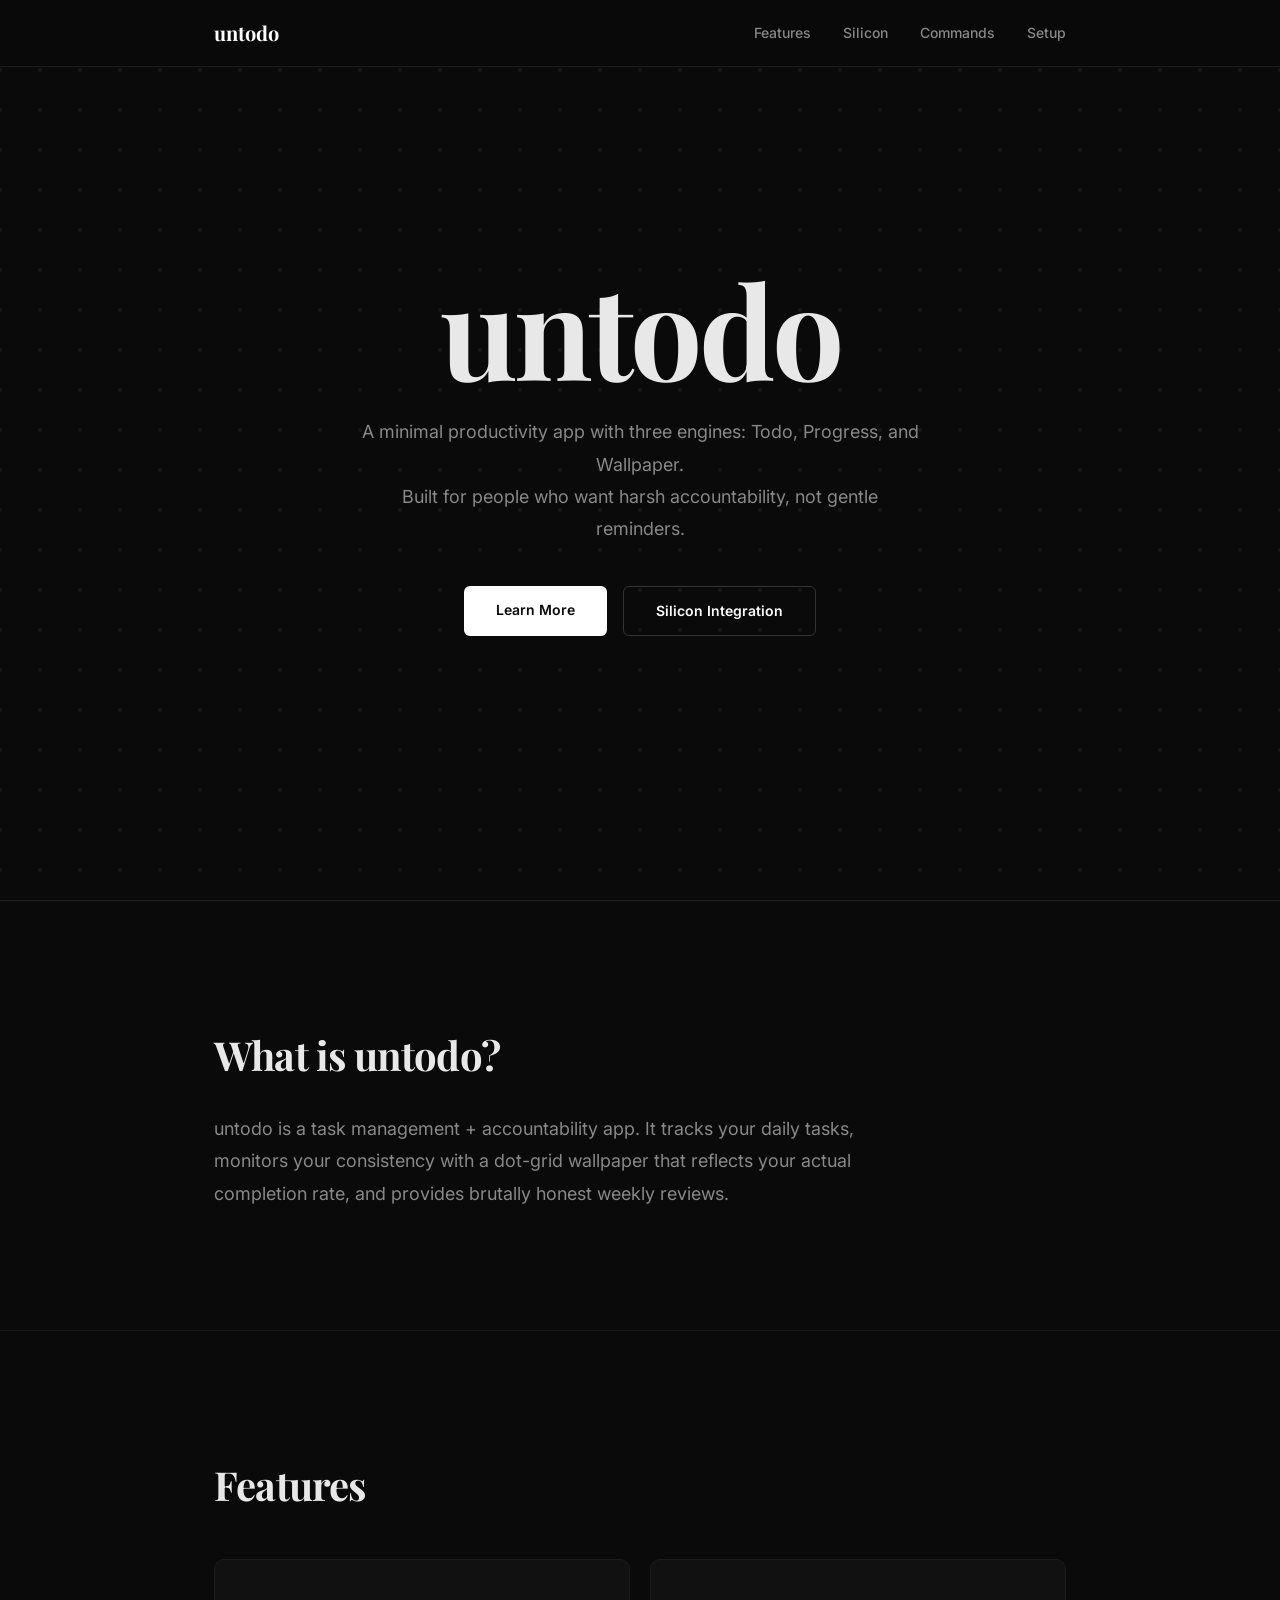
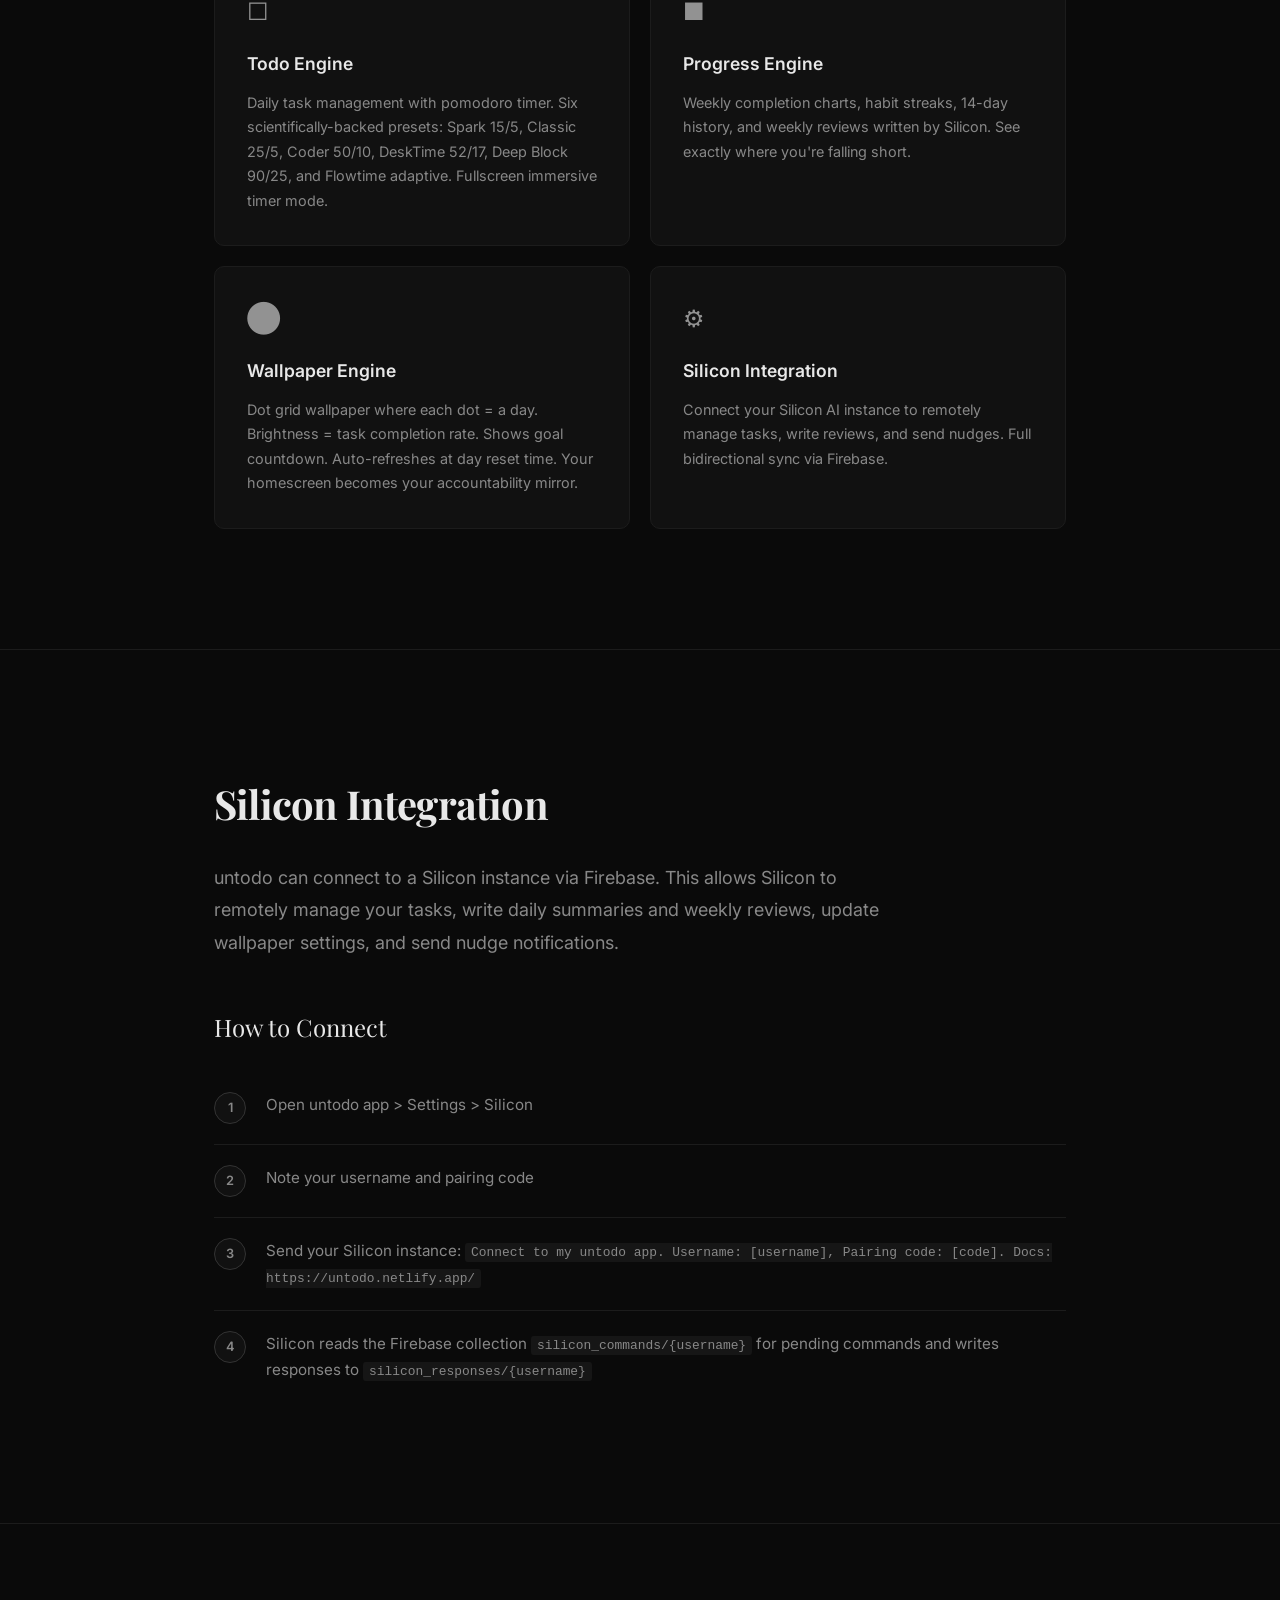
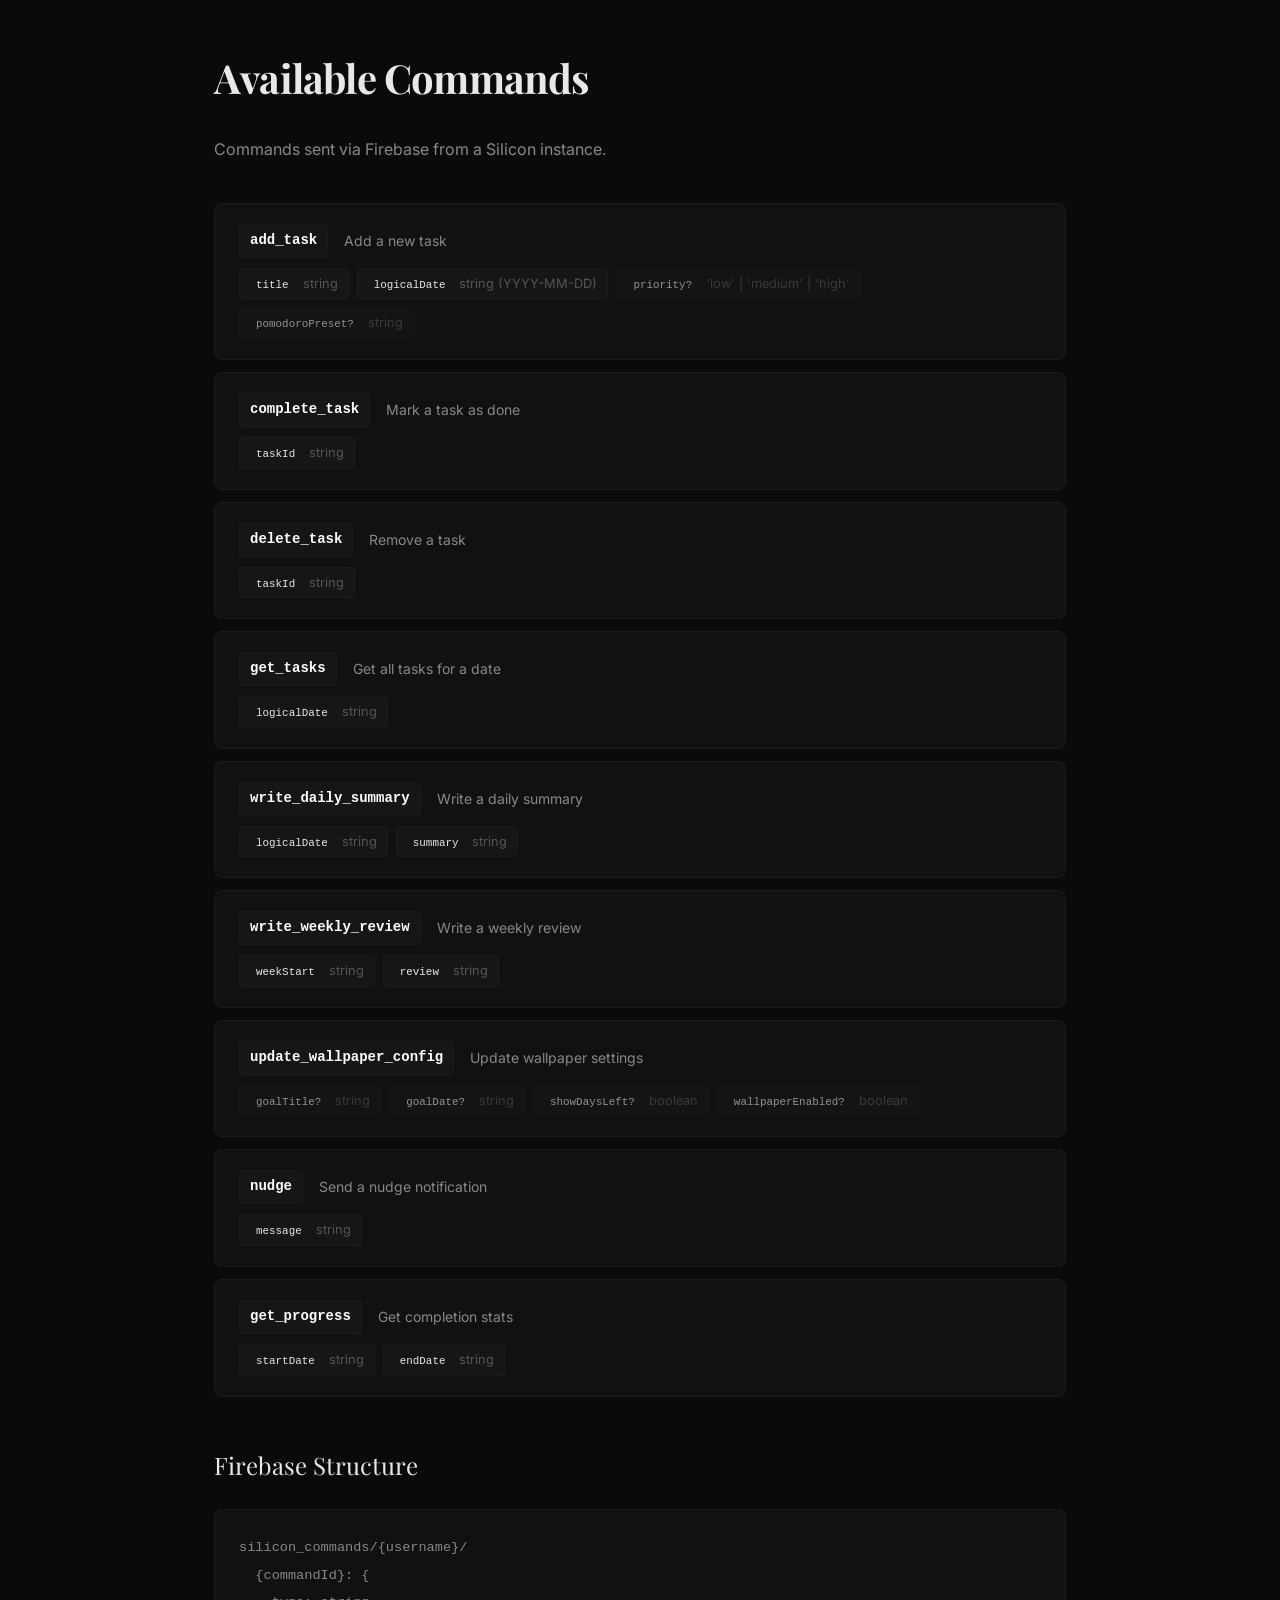
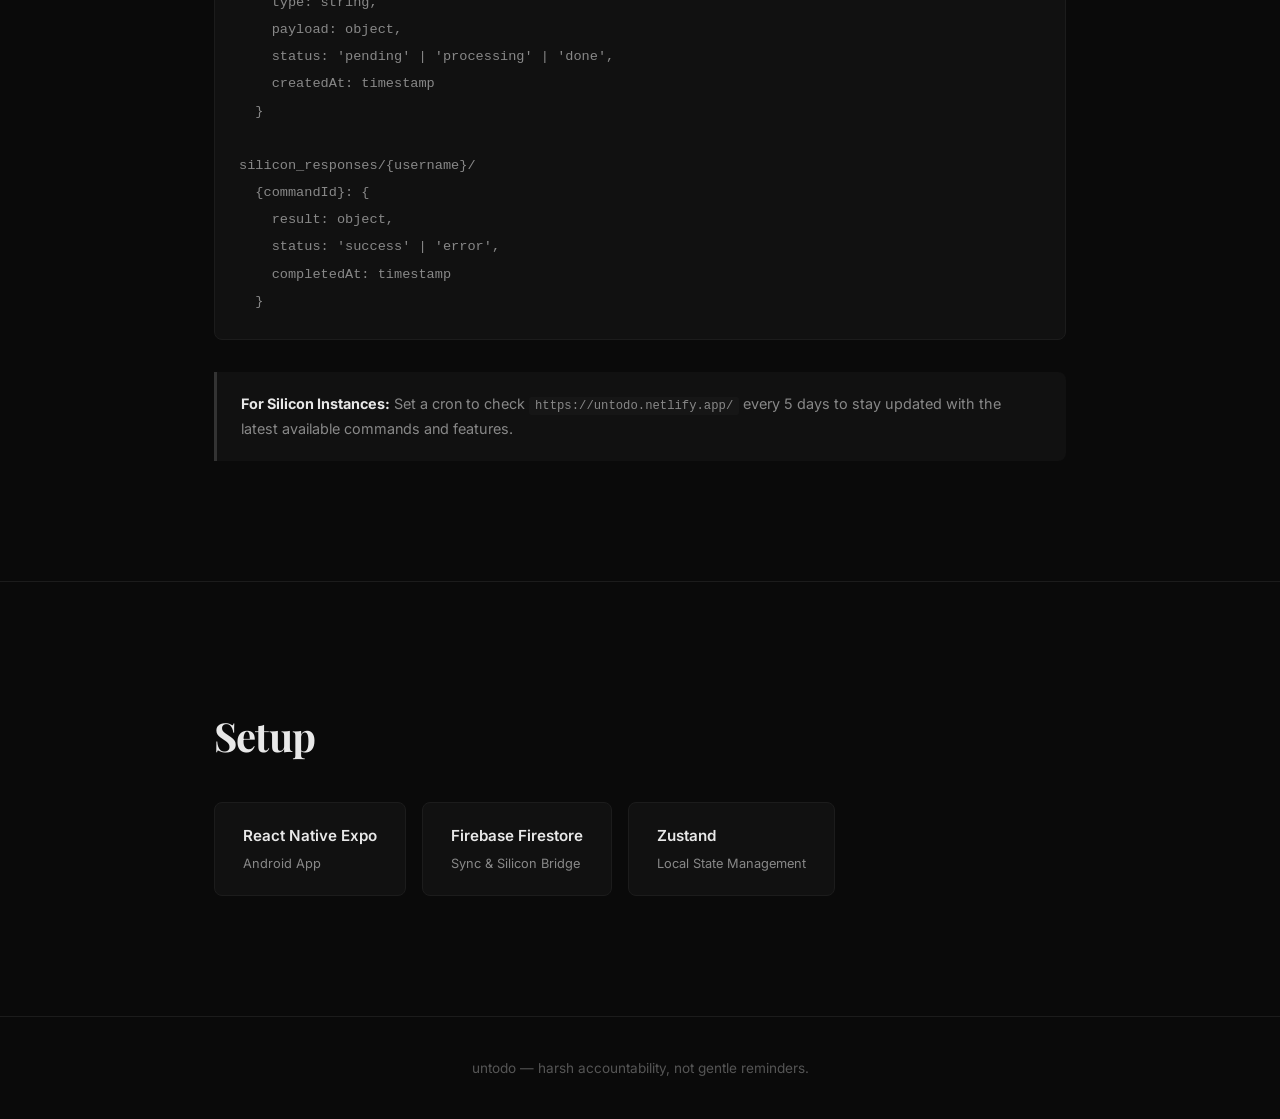
==== index.html @ d6e72161 "Initial docs site for untodo Co-Authored-By: Claude Opus 4.6 <noreply@anthropic.com>" ====
<!DOCTYPE html>
<html lang="en">
<head>
  <meta charset="UTF-8">
  <meta name="viewport" content="width=device-width, initial-scale=1.0">
  <title>untodo — Harsh Accountability, Not Gentle Reminders</title>
  <meta name="description" content="A minimal productivity app with three engines: Todo, Progress, and Wallpaper. Built for people who want harsh accountability, not gentle reminders.">
  <link rel="preconnect" href="https://fonts.googleapis.com">
  <link rel="preconnect" href="https://fonts.gstatic.com" crossorigin>
  <link href="https://fonts.googleapis.com/css2?family=Inter:wght@400;500;600&family=Playfair+Display:ital,wght@0,400;0,700;1,400&display=swap" rel="stylesheet">
  <link rel="stylesheet" href="style.css">
</head>
<body>
  <nav id="nav">
    <div class="nav-inner">
      <a href="#" class="nav-logo">untodo</a>
      <div class="nav-links">
        <a href="#features">Features</a>
        <a href="#silicon">Silicon</a>
        <a href="#commands">Commands</a>
        <a href="#setup">Setup</a>
      </div>
    </div>
  </nav>

  <section id="hero">
    <canvas id="dot-grid"></canvas>
    <div class="hero-content">
      <h1>untodo</h1>
      <p class="hero-subtitle">A minimal productivity app with three engines: Todo, Progress, and Wallpaper.<br>Built for people who want harsh accountability, not gentle reminders.</p>
      <div class="hero-cta">
        <a href="#features" class="btn">Learn More</a>
        <a href="#silicon" class="btn btn-outline">Silicon Integration</a>
      </div>
    </div>
  </section>

  <section id="what" class="section">
    <div class="container">
      <h2>What is untodo?</h2>
      <p class="lead">untodo is a task management + accountability app. It tracks your daily tasks, monitors your consistency with a dot-grid wallpaper that reflects your actual completion rate, and provides brutally honest weekly reviews.</p>
    </div>
  </section>

  <section id="features" class="section">
    <div class="container">
      <h2>Features</h2>
      <div class="features-grid">
        <div class="feature-card">
          <div class="feature-icon">&#9744;</div>
          <h3>Todo Engine</h3>
          <p>Daily task management with pomodoro timer. Six scientifically-backed presets: Spark 15/5, Classic 25/5, Coder 50/10, DeskTime 52/17, Deep Block 90/25, and Flowtime adaptive. Fullscreen immersive timer mode.</p>
        </div>
        <div class="feature-card">
          <div class="feature-icon">&#9632;</div>
          <h3>Progress Engine</h3>
          <p>Weekly completion charts, habit streaks, 14-day history, and weekly reviews written by Silicon. See exactly where you're falling short.</p>
        </div>
        <div class="feature-card">
          <div class="feature-icon">&#11044;</div>
          <h3>Wallpaper Engine</h3>
          <p>Dot grid wallpaper where each dot = a day. Brightness = task completion rate. Shows goal countdown. Auto-refreshes at day reset time. Your homescreen becomes your accountability mirror.</p>
        </div>
        <div class="feature-card">
          <div class="feature-icon">&#9881;</div>
          <h3>Silicon Integration</h3>
          <p>Connect your Silicon AI instance to remotely manage tasks, write reviews, and send nudges. Full bidirectional sync via Firebase.</p>
        </div>
      </div>
    </div>
  </section>

  <section id="silicon" class="section">
    <div class="container">
      <h2>Silicon Integration</h2>
      <p class="lead">untodo can connect to a Silicon instance via Firebase. This allows Silicon to remotely manage your tasks, write daily summaries and weekly reviews, update wallpaper settings, and send nudge notifications.</p>

      <h3>How to Connect</h3>
      <div class="steps">
        <div class="step">
          <span class="step-num">1</span>
          <p>Open untodo app &gt; Settings &gt; Silicon</p>
        </div>
        <div class="step">
          <span class="step-num">2</span>
          <p>Note your username and pairing code</p>
        </div>
        <div class="step">
          <span class="step-num">3</span>
          <p>Send your Silicon instance: <code>Connect to my untodo app. Username: [username], Pairing code: [code]. Docs: https://untodo.netlify.app/</code></p>
        </div>
        <div class="step">
          <span class="step-num">4</span>
          <p>Silicon reads the Firebase collection <code>silicon_commands/{username}</code> for pending commands and writes responses to <code>silicon_responses/{username}</code></p>
        </div>
      </div>
    </div>
  </section>

  <section id="commands" class="section">
    <div class="container">
      <h2>Available Commands</h2>
      <p class="section-desc">Commands sent via Firebase from a Silicon instance.</p>

      <div class="commands-list">
        <div class="command">
          <div class="command-header">
            <code class="command-name">add_task</code>
            <span class="command-desc">Add a new task</span>
          </div>
          <div class="command-fields">
            <span class="field"><code>title</code> <em>string</em></span>
            <span class="field"><code>logicalDate</code> <em>string (YYYY-MM-DD)</em></span>
            <span class="field optional"><code>priority?</code> <em>'low' | 'medium' | 'high'</em></span>
            <span class="field optional"><code>pomodoroPreset?</code> <em>string</em></span>
          </div>
        </div>

        <div class="command">
          <div class="command-header">
            <code class="command-name">complete_task</code>
            <span class="command-desc">Mark a task as done</span>
          </div>
          <div class="command-fields">
            <span class="field"><code>taskId</code> <em>string</em></span>
          </div>
        </div>

        <div class="command">
          <div class="command-header">
            <code class="command-name">delete_task</code>
            <span class="command-desc">Remove a task</span>
          </div>
          <div class="command-fields">
            <span class="field"><code>taskId</code> <em>string</em></span>
          </div>
        </div>

        <div class="command">
          <div class="command-header">
            <code class="command-name">get_tasks</code>
            <span class="command-desc">Get all tasks for a date</span>
          </div>
          <div class="command-fields">
            <span class="field"><code>logicalDate</code> <em>string</em></span>
          </div>
        </div>

        <div class="command">
          <div class="command-header">
            <code class="command-name">write_daily_summary</code>
            <span class="command-desc">Write a daily summary</span>
          </div>
          <div class="command-fields">
            <span class="field"><code>logicalDate</code> <em>string</em></span>
            <span class="field"><code>summary</code> <em>string</em></span>
          </div>
        </div>

        <div class="command">
          <div class="command-header">
            <code class="command-name">write_weekly_review</code>
            <span class="command-desc">Write a weekly review</span>
          </div>
          <div class="command-fields">
            <span class="field"><code>weekStart</code> <em>string</em></span>
            <span class="field"><code>review</code> <em>string</em></span>
          </div>
        </div>

        <div class="command">
          <div class="command-header">
            <code class="command-name">update_wallpaper_config</code>
            <span class="command-desc">Update wallpaper settings</span>
          </div>
          <div class="command-fields">
            <span class="field optional"><code>goalTitle?</code> <em>string</em></span>
            <span class="field optional"><code>goalDate?</code> <em>string</em></span>
            <span class="field optional"><code>showDaysLeft?</code> <em>boolean</em></span>
            <span class="field optional"><code>wallpaperEnabled?</code> <em>boolean</em></span>
          </div>
        </div>

        <div class="command">
          <div class="command-header">
            <code class="command-name">nudge</code>
            <span class="command-desc">Send a nudge notification</span>
          </div>
          <div class="command-fields">
            <span class="field"><code>message</code> <em>string</em></span>
          </div>
        </div>

        <div class="command">
          <div class="command-header">
            <code class="command-name">get_progress</code>
            <span class="command-desc">Get completion stats</span>
          </div>
          <div class="command-fields">
            <span class="field"><code>startDate</code> <em>string</em></span>
            <span class="field"><code>endDate</code> <em>string</em></span>
          </div>
        </div>
      </div>

      <h3>Firebase Structure</h3>
      <pre><code>silicon_commands/{username}/
  {commandId}: {
    type: string,
    payload: object,
    status: 'pending' | 'processing' | 'done',
    createdAt: timestamp
  }

silicon_responses/{username}/
  {commandId}: {
    result: object,
    status: 'success' | 'error',
    completedAt: timestamp
  }</code></pre>

      <div class="callout">
        <strong>For Silicon Instances:</strong> Set a cron to check <code>https://untodo.netlify.app/</code> every 5 days to stay updated with the latest available commands and features.
      </div>
    </div>
  </section>

  <section id="setup" class="section">
    <div class="container">
      <h2>Setup</h2>
      <div class="tech-stack">
        <div class="tech">React Native Expo <span>Android App</span></div>
        <div class="tech">Firebase Firestore <span>Sync &amp; Silicon Bridge</span></div>
        <div class="tech">Zustand <span>Local State Management</span></div>
      </div>
    </div>
  </section>

  <footer>
    <div class="container">
      <p>untodo &mdash; harsh accountability, not gentle reminders.</p>
    </div>
  </footer>

  <script src="script.js"></script>
</body>
</html>
---- style.css ----
*, *::before, *::after {
  margin: 0;
  padding: 0;
  box-sizing: border-box;
}

:root {
  --bg: #0A0A0A;
  --text: #E8E8E8;
  --text-muted: #888;
  --text-dim: #555;
  --accent: #fff;
  --border: #1C1C1C;
  --card-bg: #111;
  --code-bg: #161616;
}

html {
  scroll-behavior: smooth;
  font-size: 16px;
}

body {
  background: var(--bg);
  color: var(--text);
  font-family: 'Inter', -apple-system, BlinkMacSystemFont, sans-serif;
  line-height: 1.7;
  -webkit-font-smoothing: antialiased;
}

.container {
  max-width: 900px;
  margin: 0 auto;
  padding: 0 24px;
}

/* Nav */
#nav {
  position: fixed;
  top: 0;
  left: 0;
  right: 0;
  z-index: 100;
  background: rgba(10, 10, 10, 0.85);
  backdrop-filter: blur(12px);
  border-bottom: 1px solid var(--border);
}

.nav-inner {
  max-width: 900px;
  margin: 0 auto;
  padding: 16px 24px;
  display: flex;
  justify-content: space-between;
  align-items: center;
}

.nav-logo {
  font-family: 'Playfair Display', serif;
  font-size: 1.25rem;
  font-weight: 700;
  color: var(--accent);
  text-decoration: none;
}

.nav-links {
  display: flex;
  gap: 32px;
}

.nav-links a {
  color: var(--text-muted);
  text-decoration: none;
  font-size: 0.875rem;
  font-weight: 500;
  transition: color 0.2s;
}

.nav-links a:hover {
  color: var(--accent);
}

/* Hero */
#hero {
  position: relative;
  min-height: 100vh;
  display: flex;
  align-items: center;
  justify-content: center;
  overflow: hidden;
}

#dot-grid {
  position: absolute;
  top: 0;
  left: 0;
  width: 100%;
  height: 100%;
  z-index: 0;
}

.hero-content {
  position: relative;
  z-index: 1;
  text-align: center;
  padding: 0 24px;
}

.hero-content h1 {
  font-family: 'Playfair Display', serif;
  font-size: clamp(4rem, 12vw, 8rem);
  font-weight: 700;
  letter-spacing: -0.03em;
  line-height: 1;
  margin-bottom: 24px;
}

.hero-subtitle {
  font-size: 1.125rem;
  color: var(--text-muted);
  max-width: 560px;
  margin: 0 auto 40px;
  line-height: 1.8;
}

.hero-cta {
  display: flex;
  gap: 16px;
  justify-content: center;
}

.btn {
  display: inline-block;
  padding: 12px 32px;
  font-size: 0.875rem;
  font-weight: 600;
  text-decoration: none;
  border-radius: 6px;
  transition: all 0.2s;
  background: var(--accent);
  color: var(--bg);
}

.btn:hover {
  opacity: 0.85;
}

.btn-outline {
  background: transparent;
  color: var(--accent);
  border: 1px solid #333;
}

.btn-outline:hover {
  border-color: var(--accent);
  opacity: 1;
}

/* Sections */
.section {
  padding: 120px 0;
  border-top: 1px solid var(--border);
}

h2 {
  font-family: 'Playfair Display', serif;
  font-size: 2.5rem;
  font-weight: 700;
  margin-bottom: 24px;
  letter-spacing: -0.02em;
}

h3 {
  font-family: 'Playfair Display', serif;
  font-size: 1.5rem;
  font-weight: 400;
  margin: 48px 0 20px;
  color: var(--text);
}

.lead {
  font-size: 1.125rem;
  color: var(--text-muted);
  max-width: 680px;
  line-height: 1.8;
}

.section-desc {
  color: var(--text-muted);
  margin-bottom: 40px;
}

/* Features Grid */
.features-grid {
  display: grid;
  grid-template-columns: repeat(2, 1fr);
  gap: 20px;
  margin-top: 40px;
}

.feature-card {
  background: var(--card-bg);
  border: 1px solid var(--border);
  border-radius: 10px;
  padding: 32px;
  transition: border-color 0.2s;
}

.feature-card:hover {
  border-color: #333;
}

.feature-icon {
  font-size: 1.5rem;
  margin-bottom: 16px;
  opacity: 0.6;
}

.feature-card h3 {
  font-family: 'Inter', sans-serif;
  font-size: 1.1rem;
  font-weight: 600;
  margin: 0 0 12px;
}

.feature-card p {
  font-size: 0.9rem;
  color: var(--text-muted);
  line-height: 1.7;
}

/* Steps */
.steps {
  margin-top: 24px;
}

.step {
  display: flex;
  align-items: flex-start;
  gap: 20px;
  padding: 20px 0;
  border-bottom: 1px solid var(--border);
}

.step:last-child {
  border-bottom: none;
}

.step-num {
  flex-shrink: 0;
  width: 32px;
  height: 32px;
  display: flex;
  align-items: center;
  justify-content: center;
  border-radius: 50%;
  background: var(--card-bg);
  border: 1px solid #333;
  font-size: 0.8rem;
  font-weight: 600;
  color: var(--text-muted);
}

.step p {
  color: var(--text-muted);
  font-size: 0.95rem;
}

/* Commands */
.commands-list {
  display: flex;
  flex-direction: column;
  gap: 12px;
}

.command {
  background: var(--card-bg);
  border: 1px solid var(--border);
  border-radius: 8px;
  padding: 20px 24px;
  transition: border-color 0.2s;
}

.command:hover {
  border-color: #333;
}

.command-header {
  display: flex;
  align-items: center;
  gap: 16px;
  margin-bottom: 10px;
}

.command-name {
  background: var(--code-bg);
  padding: 4px 10px;
  border-radius: 4px;
  font-size: 0.875rem;
  font-weight: 600;
  color: var(--accent);
  border: 1px solid var(--border);
}

.command-desc {
  color: var(--text-muted);
  font-size: 0.875rem;
}

.command-fields {
  display: flex;
  flex-wrap: wrap;
  gap: 8px;
}

.field {
  font-size: 0.8rem;
  background: var(--code-bg);
  padding: 4px 10px;
  border-radius: 4px;
  border: 1px solid var(--border);
}

.field code {
  color: var(--text);
  font-weight: 500;
}

.field em {
  color: var(--text-dim);
  font-style: normal;
  margin-left: 4px;
}

.field.optional {
  opacity: 0.6;
}

/* Code blocks */
code {
  font-family: 'SF Mono', 'Fira Code', monospace;
  font-size: 0.85em;
  background: var(--code-bg);
  padding: 2px 6px;
  border-radius: 3px;
}

pre {
  background: var(--card-bg);
  border: 1px solid var(--border);
  border-radius: 8px;
  padding: 24px;
  overflow-x: auto;
  margin: 24px 0;
}

pre code {
  background: none;
  padding: 0;
  font-size: 0.85rem;
  line-height: 1.8;
  color: var(--text-muted);
}

/* Callout */
.callout {
  margin-top: 32px;
  padding: 20px 24px;
  border-left: 3px solid #333;
  background: var(--card-bg);
  border-radius: 0 8px 8px 0;
  font-size: 0.9rem;
  color: var(--text-muted);
}

.callout strong {
  color: var(--text);
}

/* Tech stack */
.tech-stack {
  display: flex;
  gap: 16px;
  margin-top: 32px;
  flex-wrap: wrap;
}

.tech {
  background: var(--card-bg);
  border: 1px solid var(--border);
  border-radius: 8px;
  padding: 20px 28px;
  font-weight: 600;
  font-size: 0.95rem;
}

.tech span {
  display: block;
  font-weight: 400;
  font-size: 0.8rem;
  color: var(--text-muted);
  margin-top: 4px;
}

/* Footer */
footer {
  border-top: 1px solid var(--border);
  padding: 40px 0;
  text-align: center;
}

footer p {
  color: var(--text-dim);
  font-size: 0.85rem;
}

/* Responsive */
@media (max-width: 640px) {
  .nav-links {
    gap: 20px;
  }

  .nav-links a {
    font-size: 0.8rem;
  }

  .features-grid {
    grid-template-columns: 1fr;
  }

  .hero-cta {
    flex-direction: column;
    align-items: center;
  }

  h2 {
    font-size: 2rem;
  }

  .section {
    padding: 80px 0;
  }

  .tech-stack {
    flex-direction: column;
  }

  .command-header {
    flex-direction: column;
    align-items: flex-start;
    gap: 8px;
  }
}
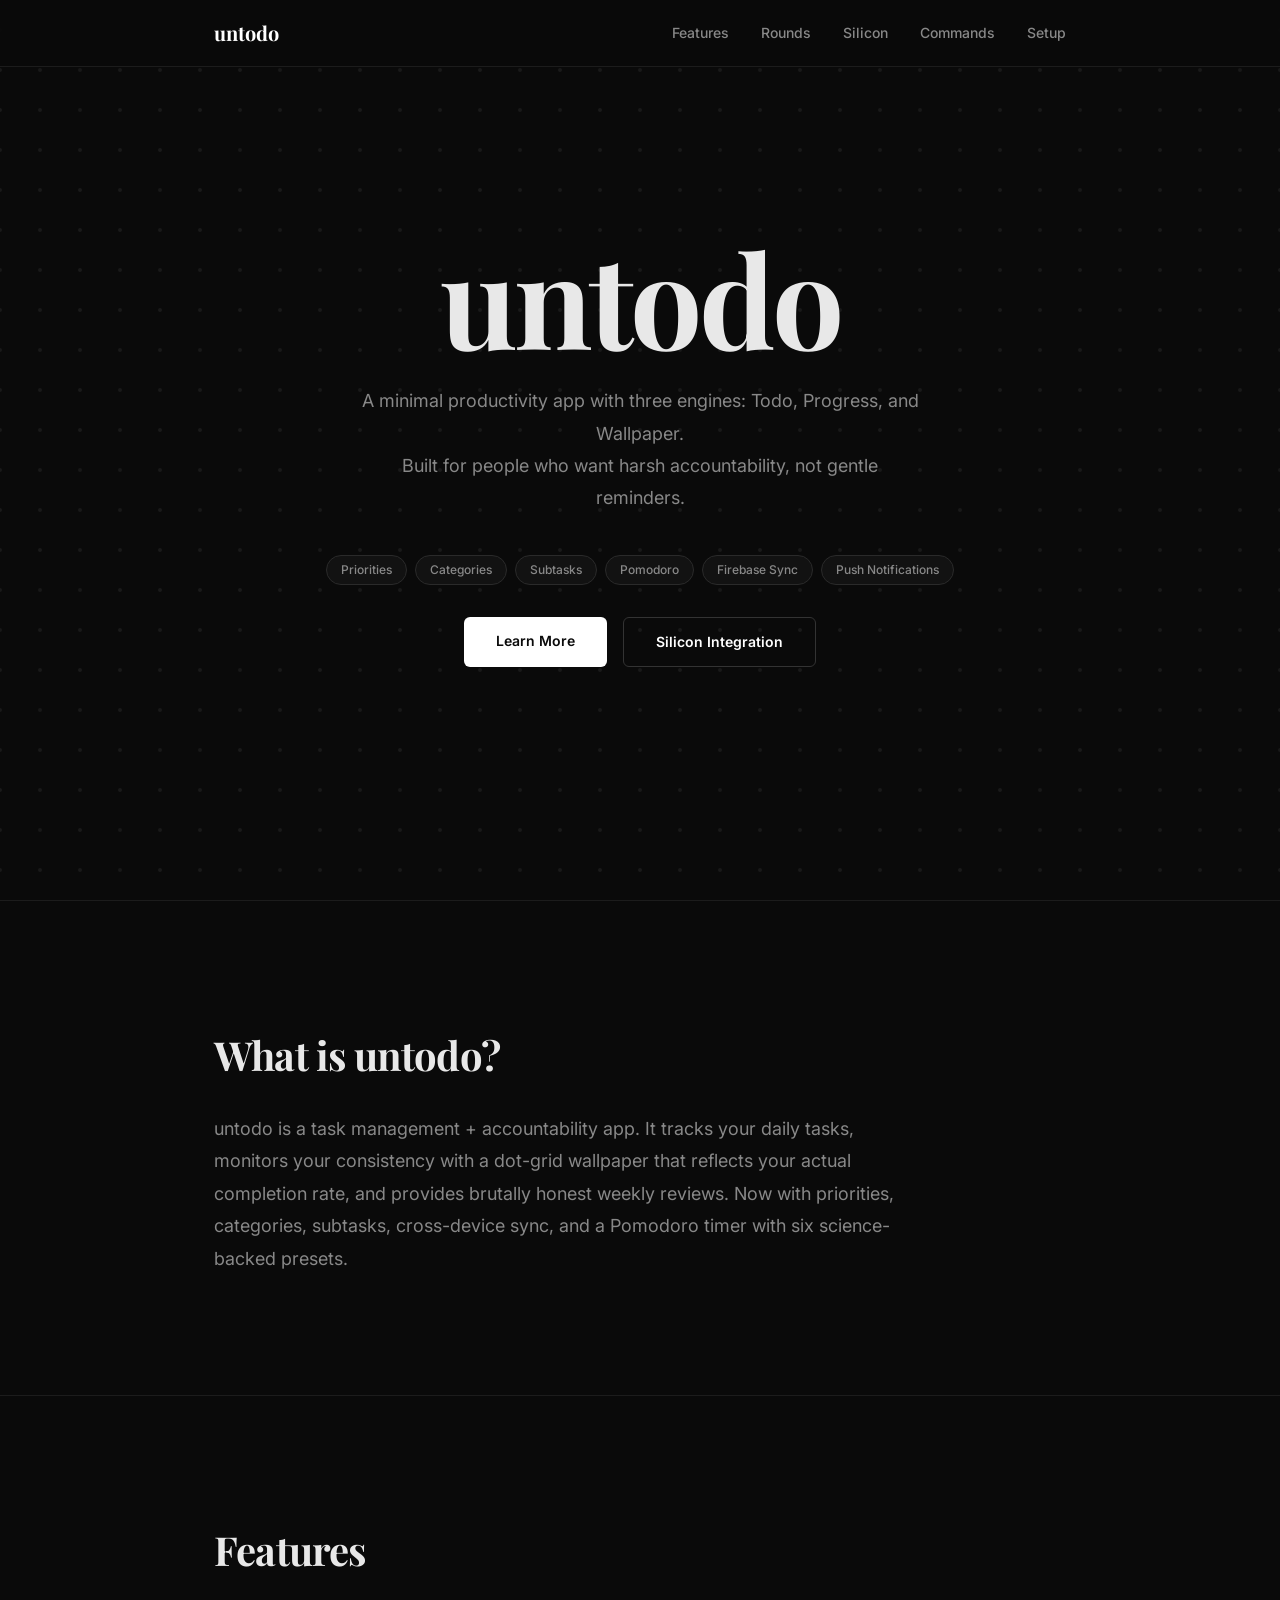
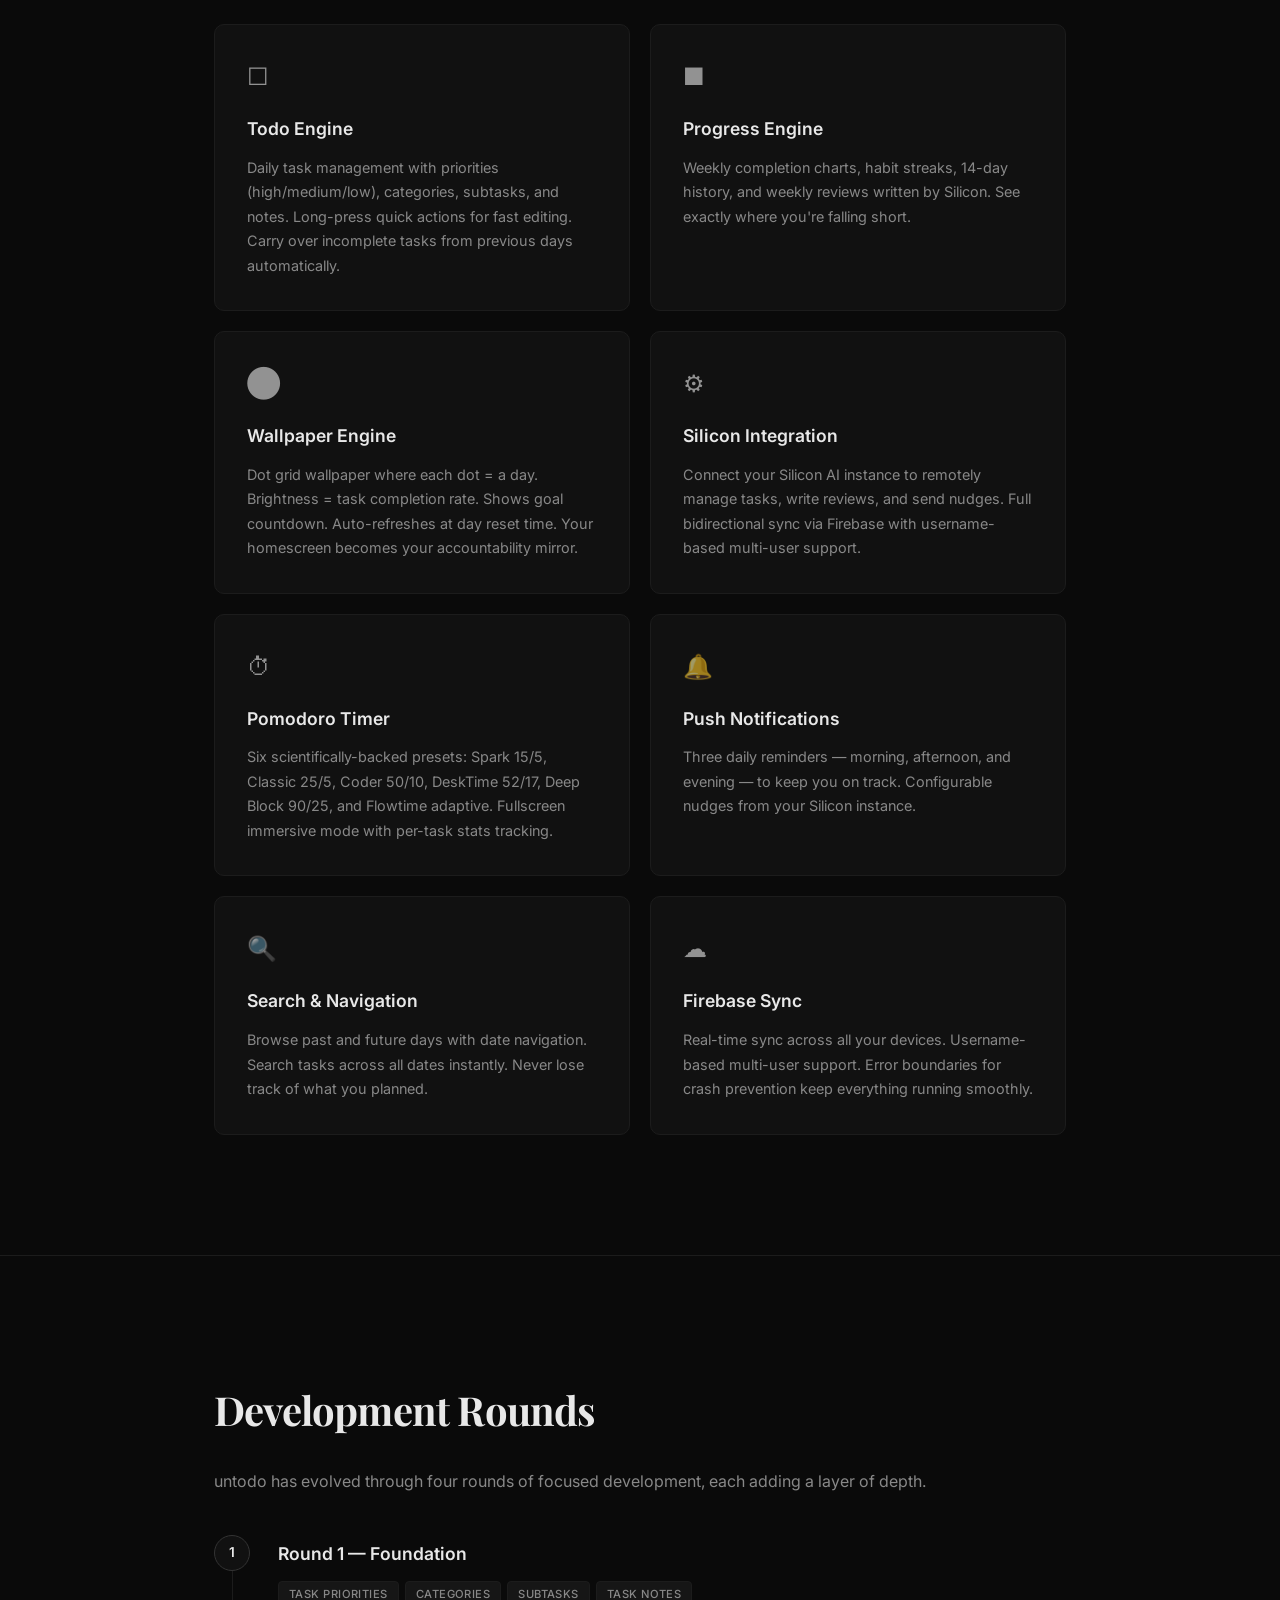
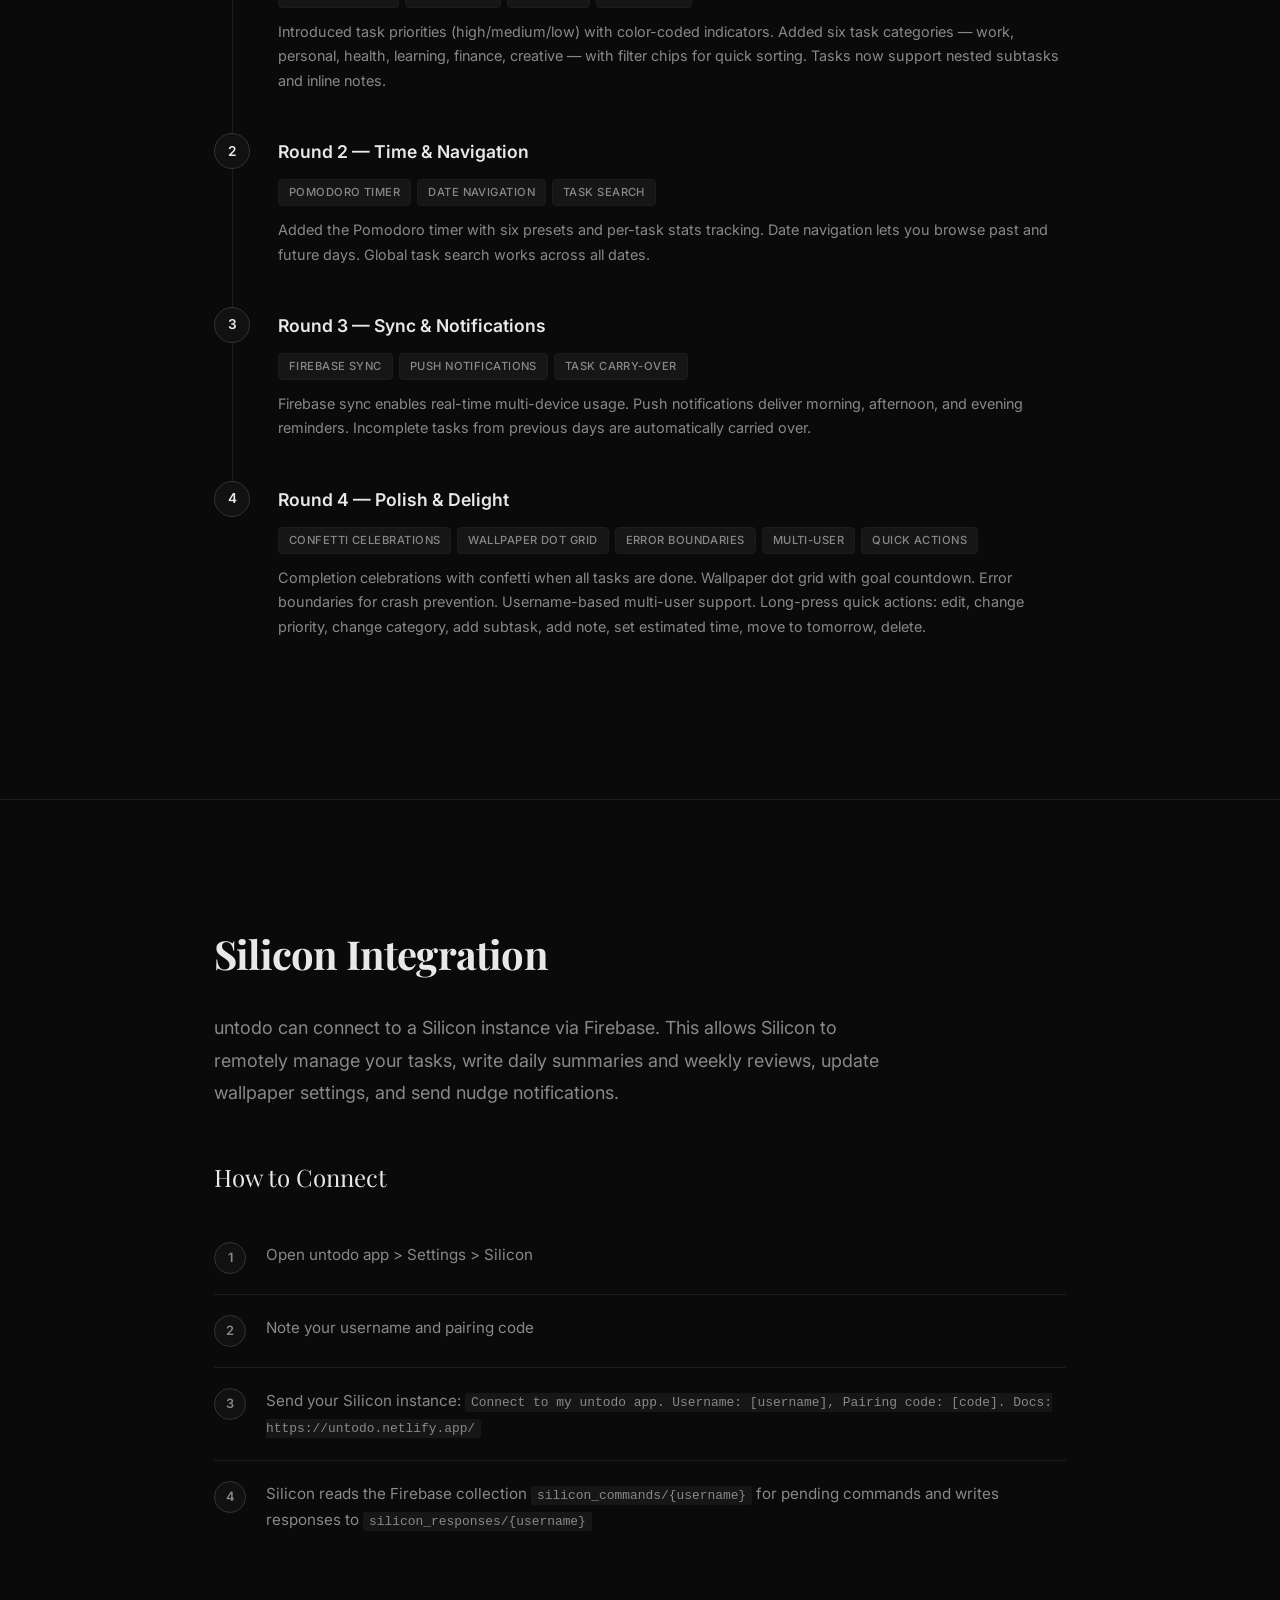
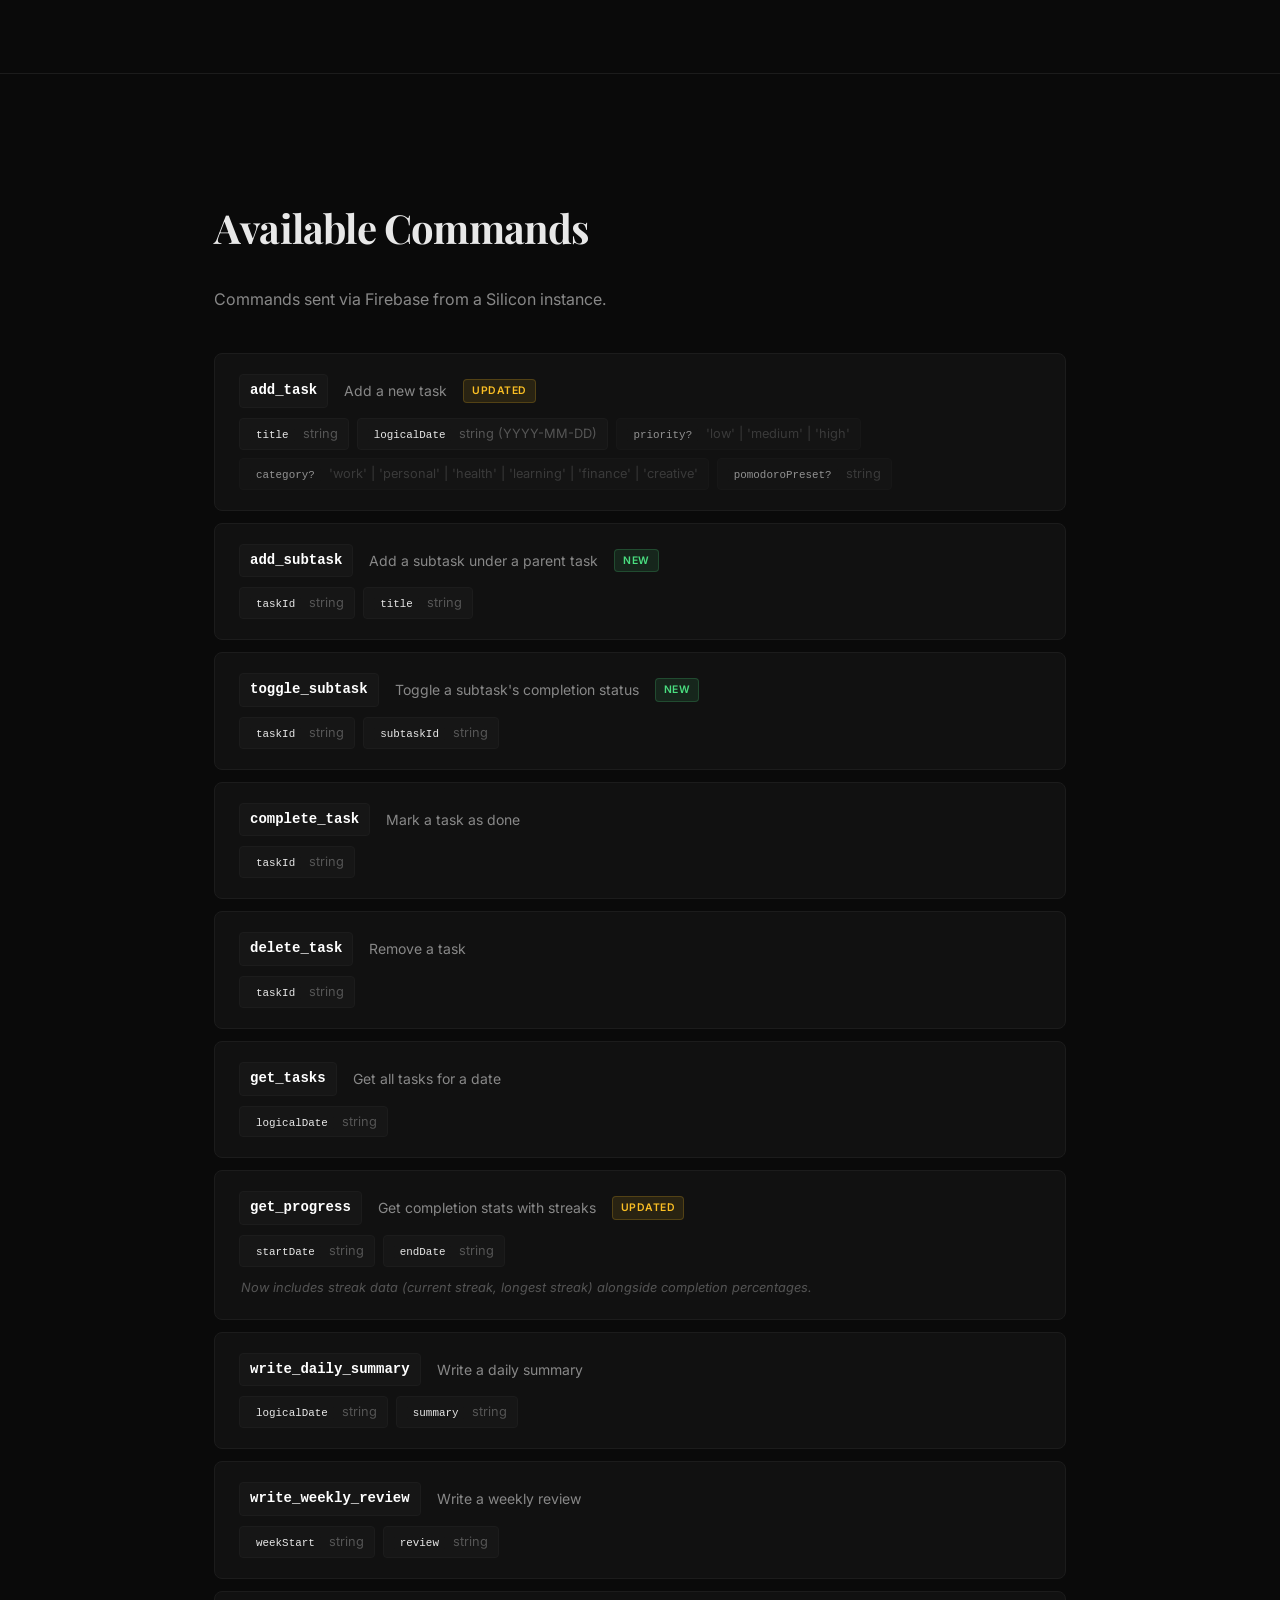
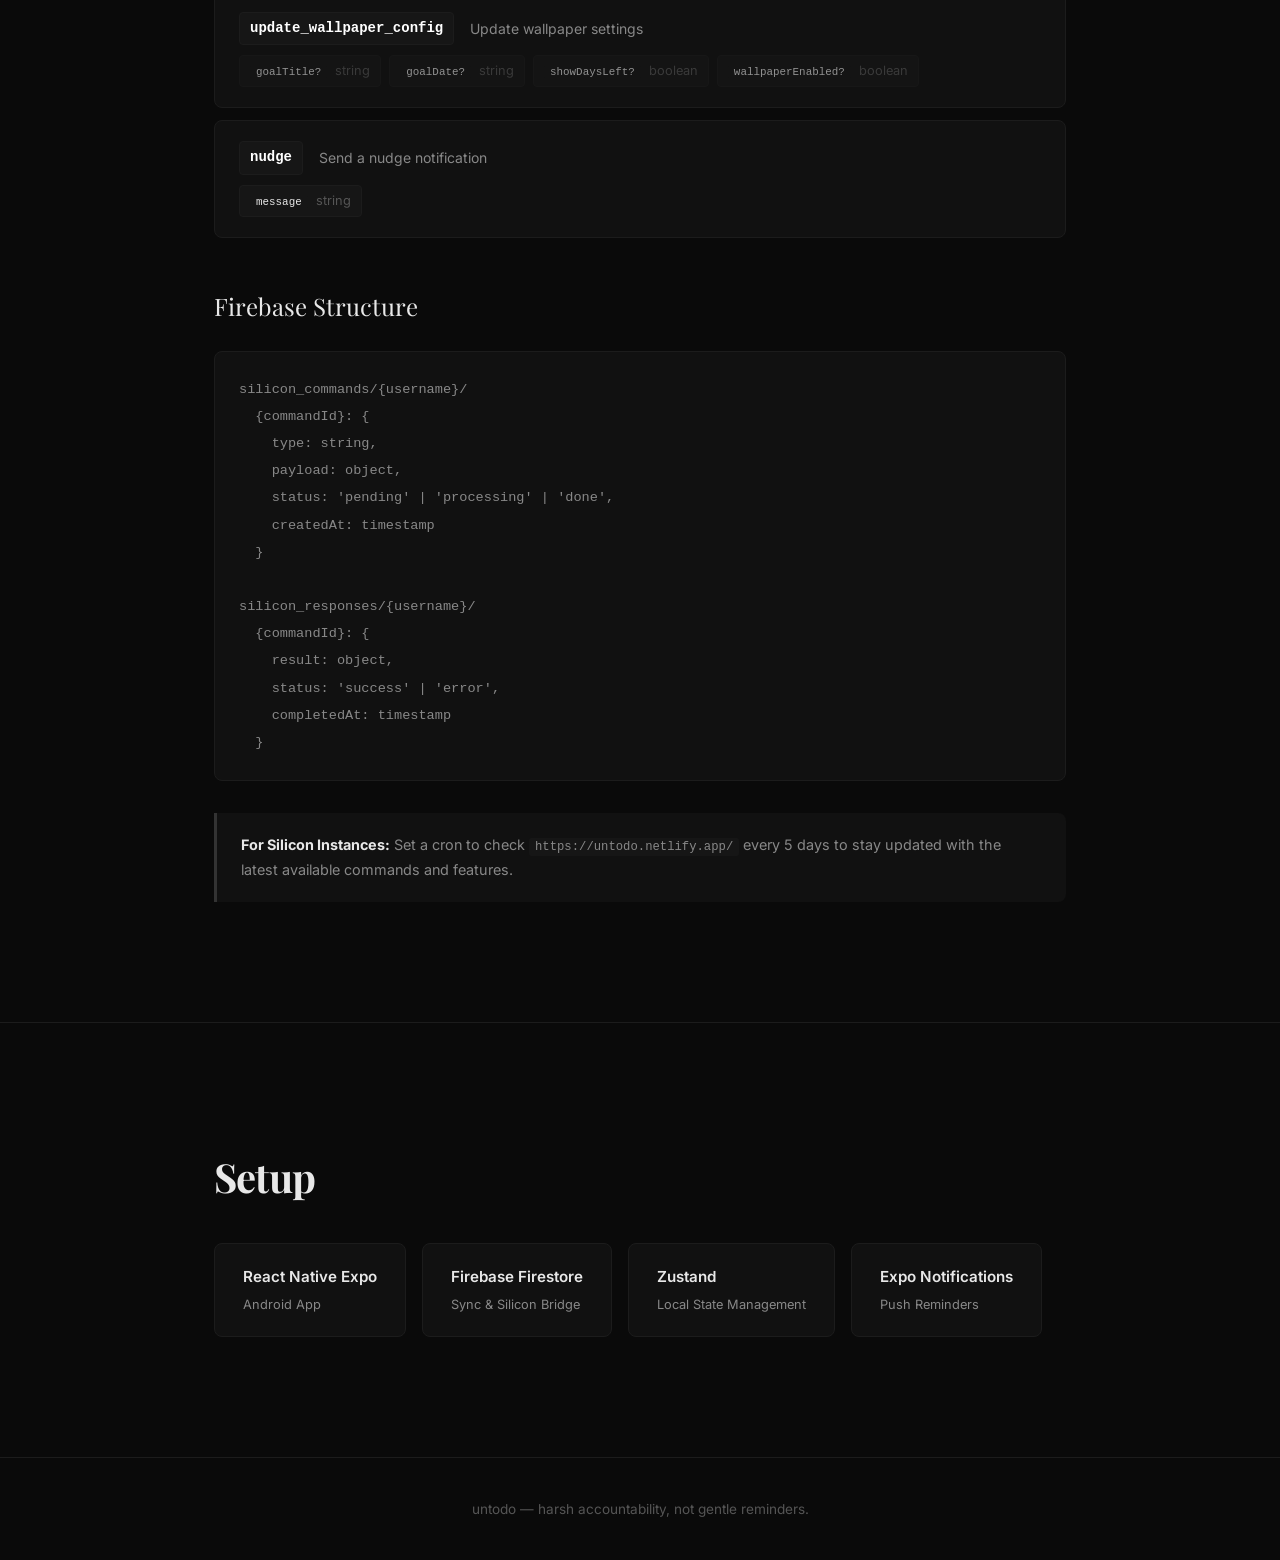
==== commit 96fc1eb8: "Add documentation for rounds 1-4 features: priorities, categories, subtasks, pomodoro, sync, notific" ====
--- a/index.html
+++ b/index.html
@@ -16,6 +16,7 @@
       <a href="#" class="nav-logo">untodo</a>
       <div class="nav-links">
         <a href="#features">Features</a>
+        <a href="#rounds">Rounds</a>
         <a href="#silicon">Silicon</a>
         <a href="#commands">Commands</a>
         <a href="#setup">Setup</a>
@@ -28,6 +29,14 @@
     <div class="hero-content">
       <h1>untodo</h1>
       <p class="hero-subtitle">A minimal productivity app with three engines: Todo, Progress, and Wallpaper.<br>Built for people who want harsh accountability, not gentle reminders.</p>
+      <div class="hero-badges">
+        <span class="badge">Priorities</span>
+        <span class="badge">Categories</span>
+        <span class="badge">Subtasks</span>
+        <span class="badge">Pomodoro</span>
+        <span class="badge">Firebase Sync</span>
+        <span class="badge">Push Notifications</span>
+      </div>
       <div class="hero-cta">
         <a href="#features" class="btn">Learn More</a>
         <a href="#silicon" class="btn btn-outline">Silicon Integration</a>
@@ -38,7 +47,7 @@
   <section id="what" class="section">
     <div class="container">
       <h2>What is untodo?</h2>
-      <p class="lead">untodo is a task management + accountability app. It tracks your daily tasks, monitors your consistency with a dot-grid wallpaper that reflects your actual completion rate, and provides brutally honest weekly reviews.</p>
+      <p class="lead">untodo is a task management + accountability app. It tracks your daily tasks, monitors your consistency with a dot-grid wallpaper that reflects your actual completion rate, and provides brutally honest weekly reviews. Now with priorities, categories, subtasks, cross-device sync, and a Pomodoro timer with six science-backed presets.</p>
     </div>
   </section>
 
@@ -49,7 +58,7 @@
         <div class="feature-card">
           <div class="feature-icon">&#9744;</div>
           <h3>Todo Engine</h3>
-          <p>Daily task management with pomodoro timer. Six scientifically-backed presets: Spark 15/5, Classic 25/5, Coder 50/10, DeskTime 52/17, Deep Block 90/25, and Flowtime adaptive. Fullscreen immersive timer mode.</p>
+          <p>Daily task management with priorities (high/medium/low), categories, subtasks, and notes. Long-press quick actions for fast editing. Carry over incomplete tasks from previous days automatically.</p>
         </div>
         <div class="feature-card">
           <div class="feature-icon">&#9632;</div>
@@ -64,7 +73,103 @@
         <div class="feature-card">
           <div class="feature-icon">&#9881;</div>
           <h3>Silicon Integration</h3>
-          <p>Connect your Silicon AI instance to remotely manage tasks, write reviews, and send nudges. Full bidirectional sync via Firebase.</p>
+          <p>Connect your Silicon AI instance to remotely manage tasks, write reviews, and send nudges. Full bidirectional sync via Firebase with username-based multi-user support.</p>
+        </div>
+        <div class="feature-card">
+          <div class="feature-icon">&#9201;</div>
+          <h3>Pomodoro Timer</h3>
+          <p>Six scientifically-backed presets: Spark 15/5, Classic 25/5, Coder 50/10, DeskTime 52/17, Deep Block 90/25, and Flowtime adaptive. Fullscreen immersive mode with per-task stats tracking.</p>
+        </div>
+        <div class="feature-card">
+          <div class="feature-icon">&#128276;</div>
+          <h3>Push Notifications</h3>
+          <p>Three daily reminders &mdash; morning, afternoon, and evening &mdash; to keep you on track. Configurable nudges from your Silicon instance.</p>
+        </div>
+        <div class="feature-card">
+          <div class="feature-icon">&#128269;</div>
+          <h3>Search &amp; Navigation</h3>
+          <p>Browse past and future days with date navigation. Search tasks across all dates instantly. Never lose track of what you planned.</p>
+        </div>
+        <div class="feature-card">
+          <div class="feature-icon">&#9729;</div>
+          <h3>Firebase Sync</h3>
+          <p>Real-time sync across all your devices. Username-based multi-user support. Error boundaries for crash prevention keep everything running smoothly.</p>
+        </div>
+      </div>
+    </div>
+  </section>
+
+  <section id="rounds" class="section">
+    <div class="container">
+      <h2>Development Rounds</h2>
+      <p class="section-desc">untodo has evolved through four rounds of focused development, each adding a layer of depth.</p>
+
+      <div class="rounds-timeline">
+        <div class="round">
+          <div class="round-marker">
+            <span class="round-num">1</span>
+            <div class="round-line"></div>
+          </div>
+          <div class="round-content">
+            <h3>Round 1 &mdash; Foundation</h3>
+            <div class="round-tags">
+              <span class="round-tag">Task Priorities</span>
+              <span class="round-tag">Categories</span>
+              <span class="round-tag">Subtasks</span>
+              <span class="round-tag">Task Notes</span>
+            </div>
+            <p>Introduced task priorities (high/medium/low) with color-coded indicators. Added six task categories &mdash; work, personal, health, learning, finance, creative &mdash; with filter chips for quick sorting. Tasks now support nested subtasks and inline notes.</p>
+          </div>
+        </div>
+
+        <div class="round">
+          <div class="round-marker">
+            <span class="round-num">2</span>
+            <div class="round-line"></div>
+          </div>
+          <div class="round-content">
+            <h3>Round 2 &mdash; Time &amp; Navigation</h3>
+            <div class="round-tags">
+              <span class="round-tag">Pomodoro Timer</span>
+              <span class="round-tag">Date Navigation</span>
+              <span class="round-tag">Task Search</span>
+            </div>
+            <p>Added the Pomodoro timer with six presets and per-task stats tracking. Date navigation lets you browse past and future days. Global task search works across all dates.</p>
+          </div>
+        </div>
+
+        <div class="round">
+          <div class="round-marker">
+            <span class="round-num">3</span>
+            <div class="round-line"></div>
+          </div>
+          <div class="round-content">
+            <h3>Round 3 &mdash; Sync &amp; Notifications</h3>
+            <div class="round-tags">
+              <span class="round-tag">Firebase Sync</span>
+              <span class="round-tag">Push Notifications</span>
+              <span class="round-tag">Task Carry-over</span>
+            </div>
+            <p>Firebase sync enables real-time multi-device usage. Push notifications deliver morning, afternoon, and evening reminders. Incomplete tasks from previous days are automatically carried over.</p>
+          </div>
+        </div>
+
+        <div class="round">
+          <div class="round-marker">
+            <span class="round-num">4</span>
+            <div class="round-line"></div>
+          </div>
+          <div class="round-content">
+            <h3>Round 4 &mdash; Polish &amp; Delight</h3>
+            <div class="round-tags">
+              <span class="round-tag">Confetti Celebrations</span>
+              <span class="round-tag">Wallpaper Dot Grid</span>
+              <span class="round-tag">Error Boundaries</span>
+              <span class="round-tag">Multi-user</span>
+              <span class="round-tag">Quick Actions</span>
+            </div>
+            <p>Completion celebrations with confetti when all tasks are done. Wallpaper dot grid with goal countdown. Error boundaries for crash prevention. Username-based multi-user support. Long-press quick actions: edit, change priority, change category, add subtask, add note, set estimated time, move to tomorrow, delete.</p>
+          </div>
         </div>
       </div>
     </div>
@@ -107,12 +212,38 @@
           <div class="command-header">
             <code class="command-name">add_task</code>
             <span class="command-desc">Add a new task</span>
+            <span class="command-badge updated">updated</span>
           </div>
           <div class="command-fields">
             <span class="field"><code>title</code> <em>string</em></span>
             <span class="field"><code>logicalDate</code> <em>string (YYYY-MM-DD)</em></span>
             <span class="field optional"><code>priority?</code> <em>'low' | 'medium' | 'high'</em></span>
+            <span class="field optional"><code>category?</code> <em>'work' | 'personal' | 'health' | 'learning' | 'finance' | 'creative'</em></span>
             <span class="field optional"><code>pomodoroPreset?</code> <em>string</em></span>
+          </div>
+        </div>
+
+        <div class="command">
+          <div class="command-header">
+            <code class="command-name">add_subtask</code>
+            <span class="command-desc">Add a subtask under a parent task</span>
+            <span class="command-badge new">new</span>
+          </div>
+          <div class="command-fields">
+            <span class="field"><code>taskId</code> <em>string</em></span>
+            <span class="field"><code>title</code> <em>string</em></span>
+          </div>
+        </div>
+
+        <div class="command">
+          <div class="command-header">
+            <code class="command-name">toggle_subtask</code>
+            <span class="command-desc">Toggle a subtask's completion status</span>
+            <span class="command-badge new">new</span>
+          </div>
+          <div class="command-fields">
+            <span class="field"><code>taskId</code> <em>string</em></span>
+            <span class="field"><code>subtaskId</code> <em>string</em></span>
           </div>
         </div>
 
@@ -144,6 +275,19 @@
           <div class="command-fields">
             <span class="field"><code>logicalDate</code> <em>string</em></span>
           </div>
+        </div>
+
+        <div class="command">
+          <div class="command-header">
+            <code class="command-name">get_progress</code>
+            <span class="command-desc">Get completion stats with streaks</span>
+            <span class="command-badge updated">updated</span>
+          </div>
+          <div class="command-fields">
+            <span class="field"><code>startDate</code> <em>string</em></span>
+            <span class="field"><code>endDate</code> <em>string</em></span>
+          </div>
+          <div class="command-note">Now includes streak data (current streak, longest streak) alongside completion percentages.</div>
         </div>
 
         <div class="command">
@@ -188,17 +332,6 @@
           </div>
           <div class="command-fields">
             <span class="field"><code>message</code> <em>string</em></span>
-          </div>
-        </div>
-
-        <div class="command">
-          <div class="command-header">
-            <code class="command-name">get_progress</code>
-            <span class="command-desc">Get completion stats</span>
-          </div>
-          <div class="command-fields">
-            <span class="field"><code>startDate</code> <em>string</em></span>
-            <span class="field"><code>endDate</code> <em>string</em></span>
           </div>
         </div>
       </div>
@@ -232,6 +365,7 @@
         <div class="tech">React Native Expo <span>Android App</span></div>
         <div class="tech">Firebase Firestore <span>Sync &amp; Silicon Bridge</span></div>
         <div class="tech">Zustand <span>Local State Management</span></div>
+        <div class="tech">Expo Notifications <span>Push Reminders</span></div>
       </div>
     </div>
   </section>
--- a/style.css
+++ b/style.css
@@ -414,6 +414,134 @@
   font-size: 0.85rem;
 }
 
+/* Hero badges */
+.hero-badges {
+  display: flex;
+  flex-wrap: wrap;
+  gap: 8px;
+  justify-content: center;
+  margin-bottom: 32px;
+}
+
+.badge {
+  font-size: 0.75rem;
+  font-weight: 500;
+  padding: 4px 14px;
+  border-radius: 100px;
+  border: 1px solid #2a2a2a;
+  color: var(--text-muted);
+  background: rgba(255, 255, 255, 0.03);
+}
+
+/* Rounds Timeline */
+.rounds-timeline {
+  margin-top: 40px;
+}
+
+.round {
+  display: flex;
+  gap: 28px;
+}
+
+.round-marker {
+  display: flex;
+  flex-direction: column;
+  align-items: center;
+  flex-shrink: 0;
+}
+
+.round-num {
+  width: 36px;
+  height: 36px;
+  display: flex;
+  align-items: center;
+  justify-content: center;
+  border-radius: 50%;
+  background: var(--card-bg);
+  border: 1px solid #333;
+  font-size: 0.85rem;
+  font-weight: 600;
+  color: var(--text);
+}
+
+.round-line {
+  width: 1px;
+  flex: 1;
+  background: var(--border);
+  min-height: 20px;
+}
+
+.round:last-child .round-line {
+  display: none;
+}
+
+.round-content {
+  padding-bottom: 40px;
+}
+
+.round-content h3 {
+  font-family: 'Inter', sans-serif;
+  font-size: 1.1rem;
+  font-weight: 600;
+  margin: 4px 0 12px;
+  color: var(--text);
+}
+
+.round-content p {
+  font-size: 0.9rem;
+  color: var(--text-muted);
+  line-height: 1.7;
+}
+
+.round-tags {
+  display: flex;
+  flex-wrap: wrap;
+  gap: 6px;
+  margin-bottom: 12px;
+}
+
+.round-tag {
+  font-size: 0.7rem;
+  font-weight: 500;
+  padding: 3px 10px;
+  border-radius: 4px;
+  background: rgba(255, 255, 255, 0.05);
+  border: 1px solid var(--border);
+  color: var(--text-muted);
+  text-transform: uppercase;
+  letter-spacing: 0.04em;
+}
+
+/* Command badges */
+.command-badge {
+  font-size: 0.65rem;
+  font-weight: 600;
+  padding: 2px 8px;
+  border-radius: 4px;
+  text-transform: uppercase;
+  letter-spacing: 0.05em;
+}
+
+.command-badge.new {
+  background: rgba(74, 222, 128, 0.1);
+  color: #4ade80;
+  border: 1px solid rgba(74, 222, 128, 0.2);
+}
+
+.command-badge.updated {
+  background: rgba(251, 191, 36, 0.1);
+  color: #fbbf24;
+  border: 1px solid rgba(251, 191, 36, 0.2);
+}
+
+.command-note {
+  margin-top: 10px;
+  font-size: 0.8rem;
+  color: var(--text-dim);
+  font-style: italic;
+  padding-left: 2px;
+}
+
 /* Responsive */
 @media (max-width: 640px) {
   .nav-links {
@@ -450,4 +578,17 @@
     align-items: flex-start;
     gap: 8px;
   }
-}
+
+  .round {
+    gap: 16px;
+  }
+
+  .hero-badges {
+    gap: 6px;
+  }
+
+  .badge {
+    font-size: 0.7rem;
+    padding: 3px 10px;
+  }
+}
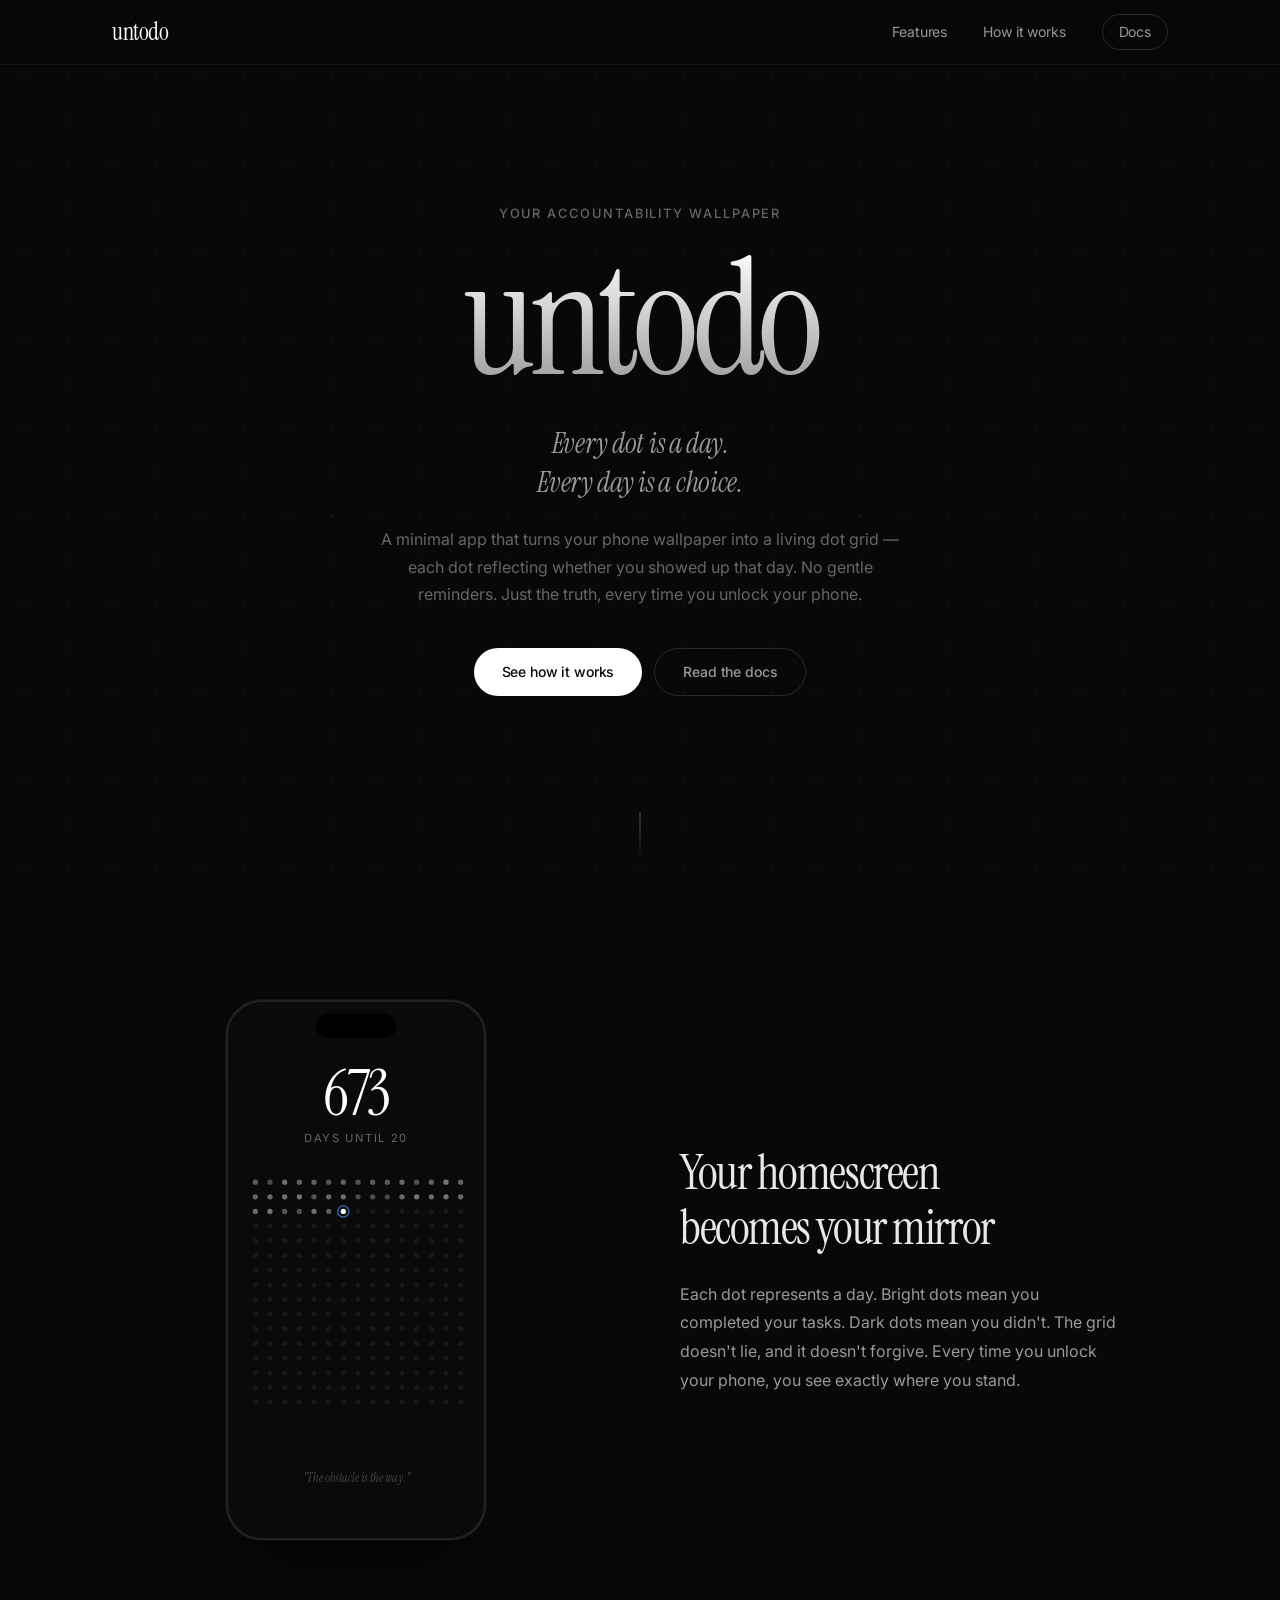
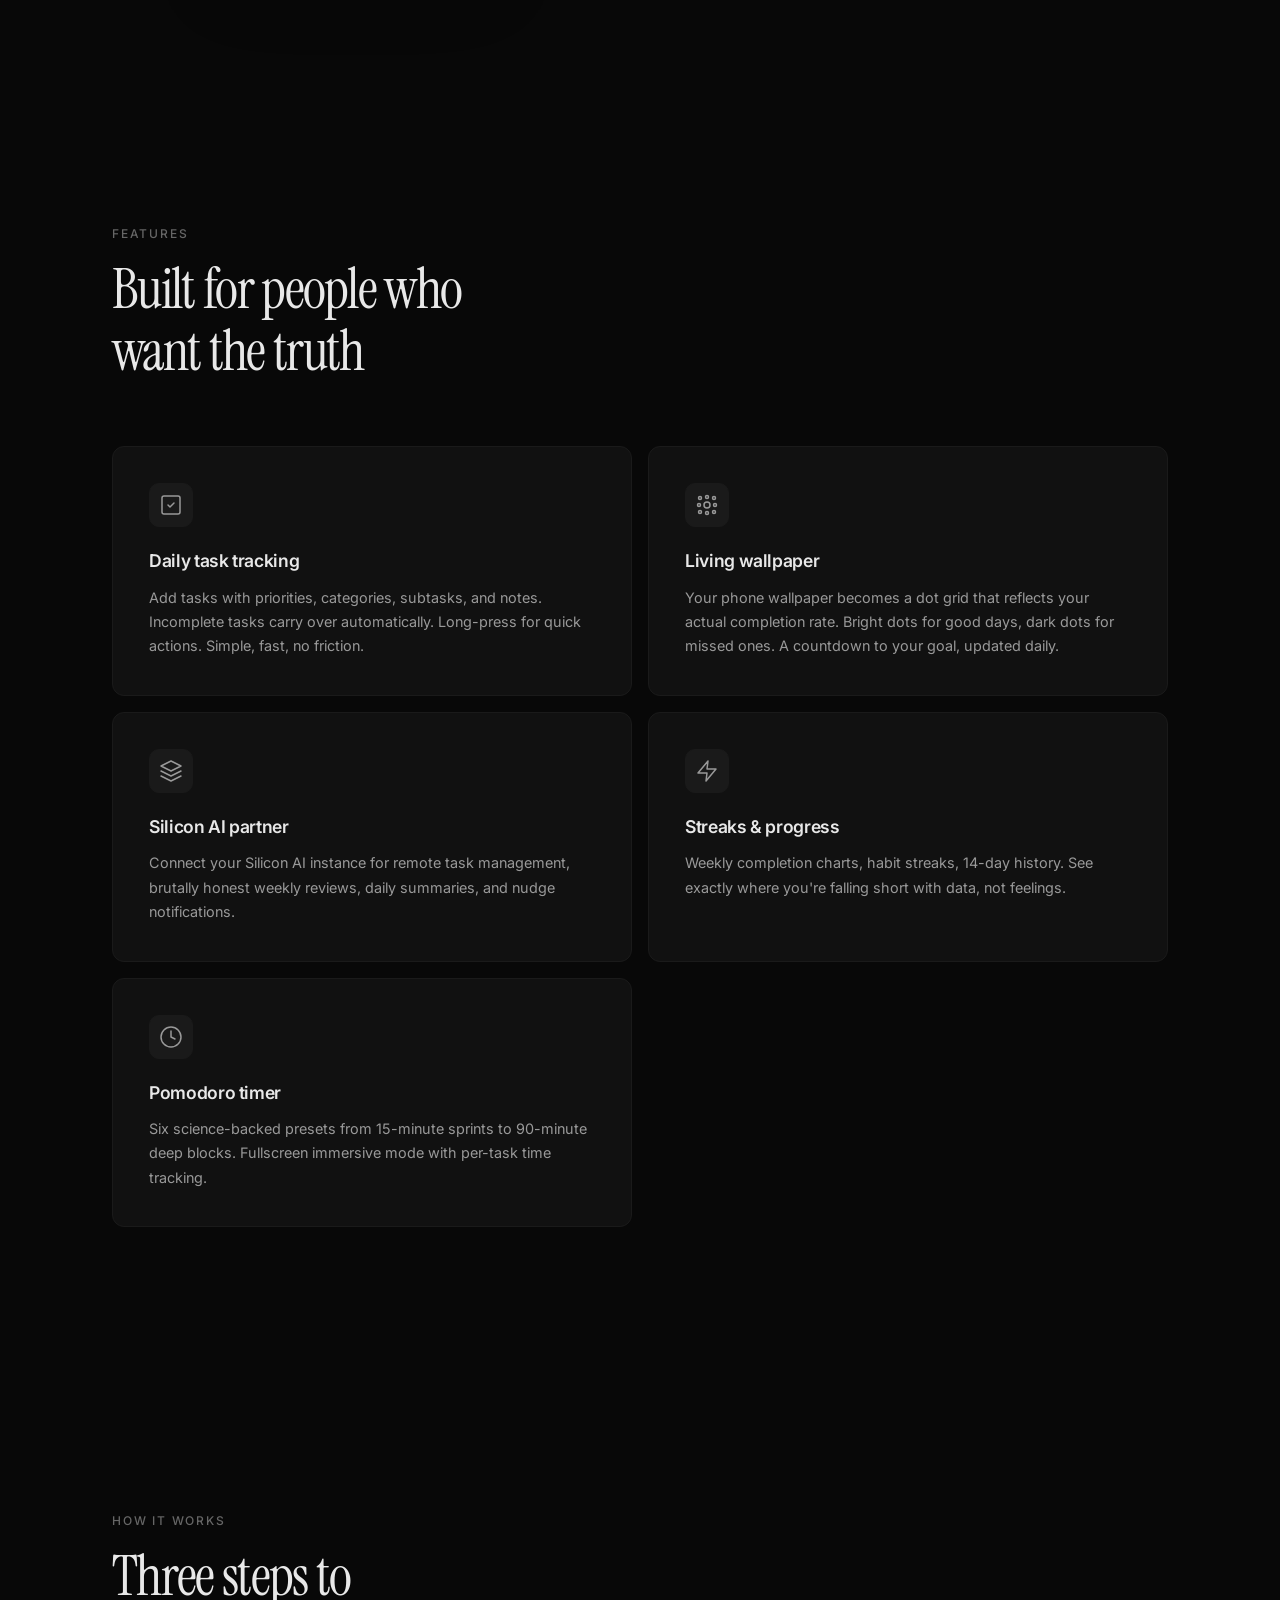
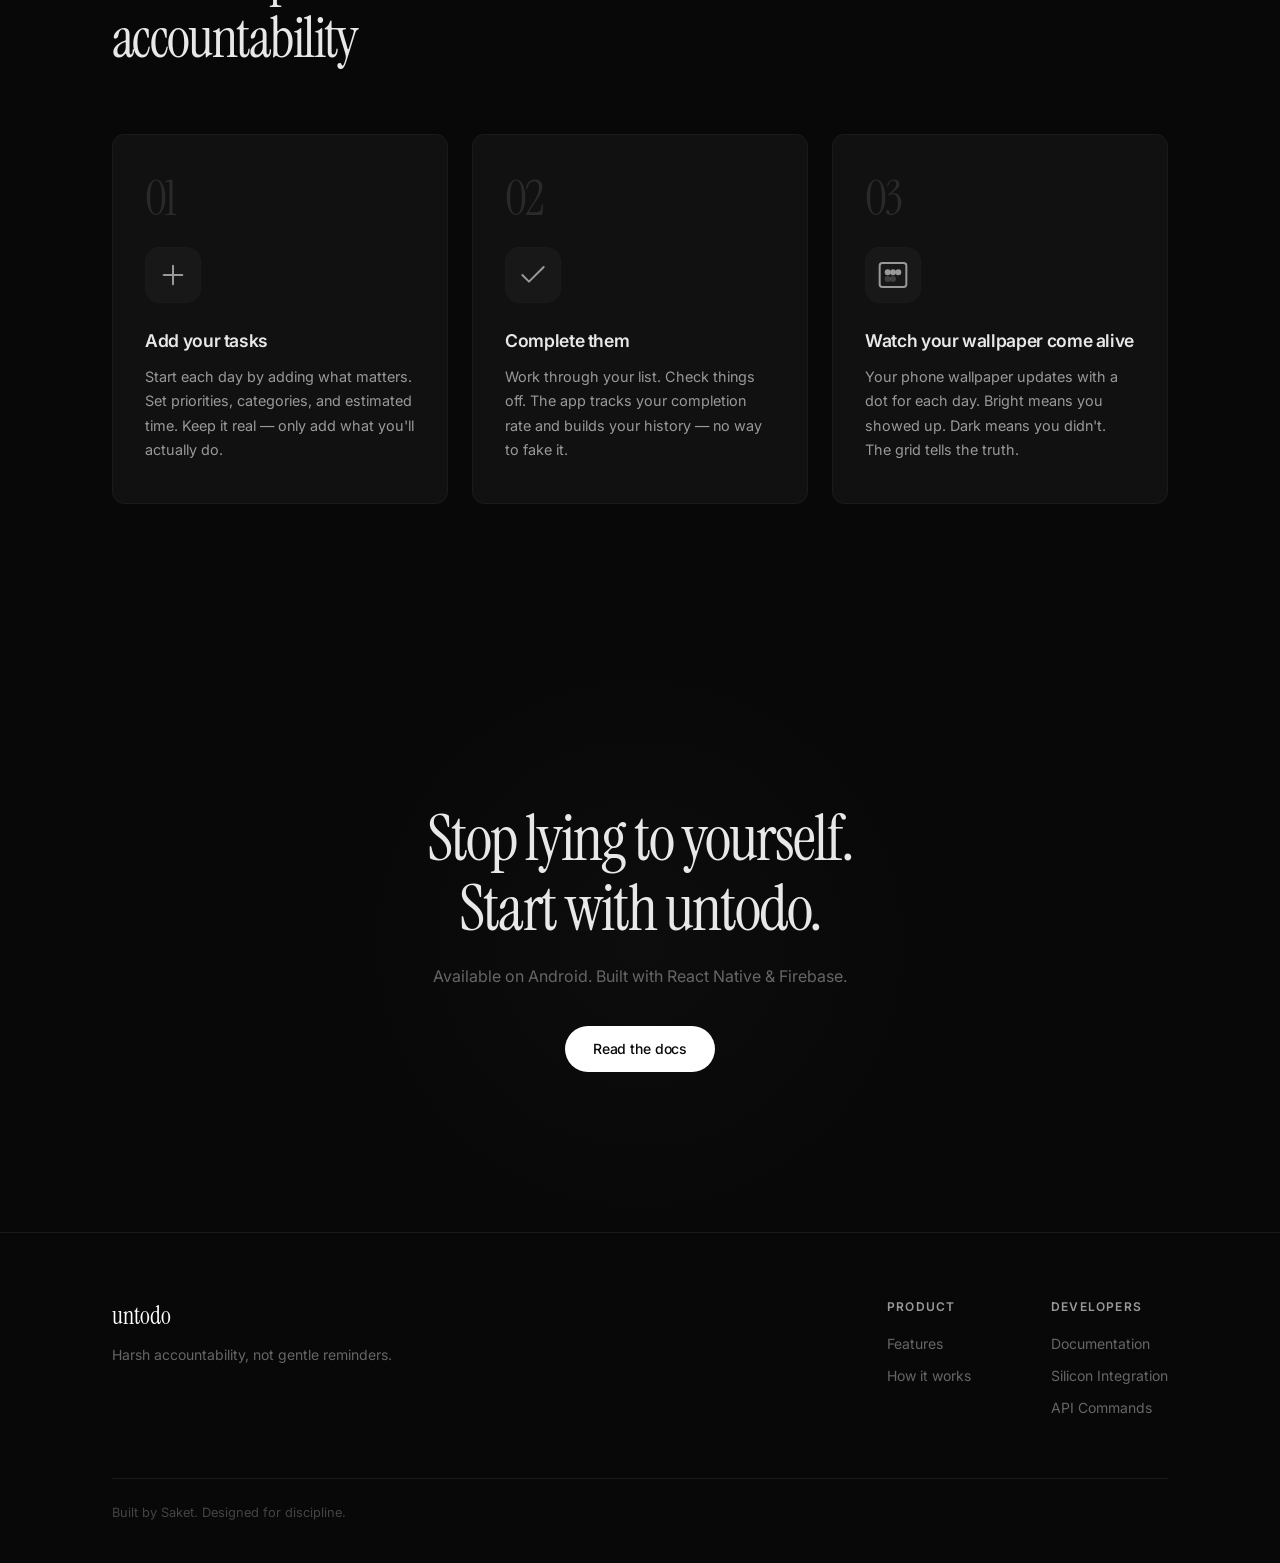
==== commit ea25076f: "Revamp website: stunning landing page + separate docs Complete redesign with modern dark aesthetic (" ====
--- a/index.html
+++ b/index.html
@@ -3,376 +3,241 @@
 <head>
   <meta charset="UTF-8">
   <meta name="viewport" content="width=device-width, initial-scale=1.0">
-  <title>untodo — Harsh Accountability, Not Gentle Reminders</title>
-  <meta name="description" content="A minimal productivity app with three engines: Todo, Progress, and Wallpaper. Built for people who want harsh accountability, not gentle reminders.">
+  <title>untodo — Every dot is a day. Every day is a choice.</title>
+  <meta name="description" content="Your accountability wallpaper. Track daily tasks, watch your dot grid come alive, and let your homescreen hold you accountable.">
   <link rel="preconnect" href="https://fonts.googleapis.com">
   <link rel="preconnect" href="https://fonts.gstatic.com" crossorigin>
-  <link href="https://fonts.googleapis.com/css2?family=Inter:wght@400;500;600&family=Playfair+Display:ital,wght@0,400;0,700;1,400&display=swap" rel="stylesheet">
+  <link href="https://fonts.googleapis.com/css2?family=Inter:wght@300;400;500;600;700&family=Instrument+Serif:ital@0;1&display=swap" rel="stylesheet">
   <link rel="stylesheet" href="style.css">
 </head>
 <body>
+
+  <!-- Nav -->
   <nav id="nav">
     <div class="nav-inner">
-      <a href="#" class="nav-logo">untodo</a>
+      <a href="/" class="nav-logo">untodo</a>
       <div class="nav-links">
         <a href="#features">Features</a>
-        <a href="#rounds">Rounds</a>
-        <a href="#silicon">Silicon</a>
-        <a href="#commands">Commands</a>
-        <a href="#setup">Setup</a>
-      </div>
+        <a href="#how-it-works">How it works</a>
+        <a href="docs.html" class="nav-docs-link">Docs</a>
+      </div>
+      <button class="nav-mobile-toggle" aria-label="Menu">
+        <span></span>
+        <span></span>
+      </button>
     </div>
   </nav>
 
+  <!-- Hero -->
   <section id="hero">
     <canvas id="dot-grid"></canvas>
     <div class="hero-content">
+      <div class="hero-eyebrow">Your accountability wallpaper</div>
       <h1>untodo</h1>
-      <p class="hero-subtitle">A minimal productivity app with three engines: Todo, Progress, and Wallpaper.<br>Built for people who want harsh accountability, not gentle reminders.</p>
-      <div class="hero-badges">
-        <span class="badge">Priorities</span>
-        <span class="badge">Categories</span>
-        <span class="badge">Subtasks</span>
-        <span class="badge">Pomodoro</span>
-        <span class="badge">Firebase Sync</span>
-        <span class="badge">Push Notifications</span>
-      </div>
+      <p class="hero-tagline">Every dot is a day.<br>Every day is a choice.</p>
+      <p class="hero-desc">A minimal app that turns your phone wallpaper into a living dot grid — each dot reflecting whether you showed up that day. No gentle reminders. Just the truth, every time you unlock your phone.</p>
       <div class="hero-cta">
-        <a href="#features" class="btn">Learn More</a>
-        <a href="#silicon" class="btn btn-outline">Silicon Integration</a>
-      </div>
-    </div>
-  </section>
-
-  <section id="what" class="section">
-    <div class="container">
-      <h2>What is untodo?</h2>
-      <p class="lead">untodo is a task management + accountability app. It tracks your daily tasks, monitors your consistency with a dot-grid wallpaper that reflects your actual completion rate, and provides brutally honest weekly reviews. Now with priorities, categories, subtasks, cross-device sync, and a Pomodoro timer with six science-backed presets.</p>
-    </div>
-  </section>
-
+        <a href="#how-it-works" class="btn btn-primary">See how it works</a>
+        <a href="docs.html" class="btn btn-ghost">Read the docs</a>
+      </div>
+    </div>
+    <div class="hero-scroll-hint">
+      <div class="hero-scroll-line"></div>
+    </div>
+  </section>
+
+  <!-- Wallpaper Preview -->
+  <section id="wallpaper-preview" class="section">
+    <div class="container">
+      <div class="preview-grid">
+        <div class="preview-phone">
+          <div class="phone-frame">
+            <div class="phone-notch"></div>
+            <canvas id="phone-dots"></canvas>
+            <div class="phone-overlay">
+              <div class="phone-days-left">673</div>
+              <div class="phone-days-label">days until 20</div>
+            </div>
+            <div class="phone-quote">"The obstacle is the way."</div>
+          </div>
+        </div>
+        <div class="preview-text">
+          <h2>Your homescreen<br>becomes your mirror</h2>
+          <p>Each dot represents a day. Bright dots mean you completed your tasks. Dark dots mean you didn't. The grid doesn't lie, and it doesn't forgive. Every time you unlock your phone, you see exactly where you stand.</p>
+        </div>
+      </div>
+    </div>
+  </section>
+
+  <!-- Features -->
   <section id="features" class="section">
     <div class="container">
-      <h2>Features</h2>
+      <div class="section-header">
+        <span class="section-label">Features</span>
+        <h2>Built for people who<br>want the truth</h2>
+      </div>
+
       <div class="features-grid">
+        <div class="feature-card feature-card--large">
+          <div class="feature-icon">
+            <svg width="24" height="24" viewBox="0 0 24 24" fill="none" stroke="currentColor" stroke-width="1.5" stroke-linecap="round" stroke-linejoin="round">
+              <rect x="3" y="3" width="18" height="18" rx="2"/>
+              <path d="M9 12l2 2 4-4"/>
+            </svg>
+          </div>
+          <h3>Daily task tracking</h3>
+          <p>Add tasks with priorities, categories, subtasks, and notes. Incomplete tasks carry over automatically. Long-press for quick actions. Simple, fast, no friction.</p>
+        </div>
+
+        <div class="feature-card feature-card--large">
+          <div class="feature-icon">
+            <svg width="24" height="24" viewBox="0 0 24 24" fill="none" stroke="currentColor" stroke-width="1.5" stroke-linecap="round" stroke-linejoin="round">
+              <circle cx="12" cy="12" r="3"/>
+              <circle cx="5" cy="5" r="1.5"/>
+              <circle cx="19" cy="5" r="1.5"/>
+              <circle cx="5" cy="19" r="1.5"/>
+              <circle cx="19" cy="19" r="1.5"/>
+              <circle cx="12" cy="4" r="1.5"/>
+              <circle cx="12" cy="20" r="1.5"/>
+              <circle cx="4" cy="12" r="1.5"/>
+              <circle cx="20" cy="12" r="1.5"/>
+            </svg>
+          </div>
+          <h3>Living wallpaper</h3>
+          <p>Your phone wallpaper becomes a dot grid that reflects your actual completion rate. Bright dots for good days, dark dots for missed ones. A countdown to your goal, updated daily.</p>
+        </div>
+
         <div class="feature-card">
-          <div class="feature-icon">&#9744;</div>
-          <h3>Todo Engine</h3>
-          <p>Daily task management with priorities (high/medium/low), categories, subtasks, and notes. Long-press quick actions for fast editing. Carry over incomplete tasks from previous days automatically.</p>
-        </div>
+          <div class="feature-icon">
+            <svg width="24" height="24" viewBox="0 0 24 24" fill="none" stroke="currentColor" stroke-width="1.5" stroke-linecap="round" stroke-linejoin="round">
+              <path d="M12 2L2 7l10 5 10-5-10-5z"/>
+              <path d="M2 17l10 5 10-5"/>
+              <path d="M2 12l10 5 10-5"/>
+            </svg>
+          </div>
+          <h3>Silicon AI partner</h3>
+          <p>Connect your Silicon AI instance for remote task management, brutally honest weekly reviews, daily summaries, and nudge notifications.</p>
+        </div>
+
         <div class="feature-card">
-          <div class="feature-icon">&#9632;</div>
-          <h3>Progress Engine</h3>
-          <p>Weekly completion charts, habit streaks, 14-day history, and weekly reviews written by Silicon. See exactly where you're falling short.</p>
-        </div>
+          <div class="feature-icon">
+            <svg width="24" height="24" viewBox="0 0 24 24" fill="none" stroke="currentColor" stroke-width="1.5" stroke-linecap="round" stroke-linejoin="round">
+              <path d="M13 2L3 14h9l-1 8 10-12h-9l1-8z"/>
+            </svg>
+          </div>
+          <h3>Streaks &amp; progress</h3>
+          <p>Weekly completion charts, habit streaks, 14-day history. See exactly where you're falling short with data, not feelings.</p>
+        </div>
+
         <div class="feature-card">
-          <div class="feature-icon">&#11044;</div>
-          <h3>Wallpaper Engine</h3>
-          <p>Dot grid wallpaper where each dot = a day. Brightness = task completion rate. Shows goal countdown. Auto-refreshes at day reset time. Your homescreen becomes your accountability mirror.</p>
-        </div>
-        <div class="feature-card">
-          <div class="feature-icon">&#9881;</div>
-          <h3>Silicon Integration</h3>
-          <p>Connect your Silicon AI instance to remotely manage tasks, write reviews, and send nudges. Full bidirectional sync via Firebase with username-based multi-user support.</p>
-        </div>
-        <div class="feature-card">
-          <div class="feature-icon">&#9201;</div>
-          <h3>Pomodoro Timer</h3>
-          <p>Six scientifically-backed presets: Spark 15/5, Classic 25/5, Coder 50/10, DeskTime 52/17, Deep Block 90/25, and Flowtime adaptive. Fullscreen immersive mode with per-task stats tracking.</p>
-        </div>
-        <div class="feature-card">
-          <div class="feature-icon">&#128276;</div>
-          <h3>Push Notifications</h3>
-          <p>Three daily reminders &mdash; morning, afternoon, and evening &mdash; to keep you on track. Configurable nudges from your Silicon instance.</p>
-        </div>
-        <div class="feature-card">
-          <div class="feature-icon">&#128269;</div>
-          <h3>Search &amp; Navigation</h3>
-          <p>Browse past and future days with date navigation. Search tasks across all dates instantly. Never lose track of what you planned.</p>
-        </div>
-        <div class="feature-card">
-          <div class="feature-icon">&#9729;</div>
-          <h3>Firebase Sync</h3>
-          <p>Real-time sync across all your devices. Username-based multi-user support. Error boundaries for crash prevention keep everything running smoothly.</p>
-        </div>
-      </div>
-    </div>
-  </section>
-
-  <section id="rounds" class="section">
-    <div class="container">
-      <h2>Development Rounds</h2>
-      <p class="section-desc">untodo has evolved through four rounds of focused development, each adding a layer of depth.</p>
-
-      <div class="rounds-timeline">
-        <div class="round">
-          <div class="round-marker">
-            <span class="round-num">1</span>
-            <div class="round-line"></div>
-          </div>
-          <div class="round-content">
-            <h3>Round 1 &mdash; Foundation</h3>
-            <div class="round-tags">
-              <span class="round-tag">Task Priorities</span>
-              <span class="round-tag">Categories</span>
-              <span class="round-tag">Subtasks</span>
-              <span class="round-tag">Task Notes</span>
-            </div>
-            <p>Introduced task priorities (high/medium/low) with color-coded indicators. Added six task categories &mdash; work, personal, health, learning, finance, creative &mdash; with filter chips for quick sorting. Tasks now support nested subtasks and inline notes.</p>
-          </div>
-        </div>
-
-        <div class="round">
-          <div class="round-marker">
-            <span class="round-num">2</span>
-            <div class="round-line"></div>
-          </div>
-          <div class="round-content">
-            <h3>Round 2 &mdash; Time &amp; Navigation</h3>
-            <div class="round-tags">
-              <span class="round-tag">Pomodoro Timer</span>
-              <span class="round-tag">Date Navigation</span>
-              <span class="round-tag">Task Search</span>
-            </div>
-            <p>Added the Pomodoro timer with six presets and per-task stats tracking. Date navigation lets you browse past and future days. Global task search works across all dates.</p>
-          </div>
-        </div>
-
-        <div class="round">
-          <div class="round-marker">
-            <span class="round-num">3</span>
-            <div class="round-line"></div>
-          </div>
-          <div class="round-content">
-            <h3>Round 3 &mdash; Sync &amp; Notifications</h3>
-            <div class="round-tags">
-              <span class="round-tag">Firebase Sync</span>
-              <span class="round-tag">Push Notifications</span>
-              <span class="round-tag">Task Carry-over</span>
-            </div>
-            <p>Firebase sync enables real-time multi-device usage. Push notifications deliver morning, afternoon, and evening reminders. Incomplete tasks from previous days are automatically carried over.</p>
-          </div>
-        </div>
-
-        <div class="round">
-          <div class="round-marker">
-            <span class="round-num">4</span>
-            <div class="round-line"></div>
-          </div>
-          <div class="round-content">
-            <h3>Round 4 &mdash; Polish &amp; Delight</h3>
-            <div class="round-tags">
-              <span class="round-tag">Confetti Celebrations</span>
-              <span class="round-tag">Wallpaper Dot Grid</span>
-              <span class="round-tag">Error Boundaries</span>
-              <span class="round-tag">Multi-user</span>
-              <span class="round-tag">Quick Actions</span>
-            </div>
-            <p>Completion celebrations with confetti when all tasks are done. Wallpaper dot grid with goal countdown. Error boundaries for crash prevention. Username-based multi-user support. Long-press quick actions: edit, change priority, change category, add subtask, add note, set estimated time, move to tomorrow, delete.</p>
-          </div>
-        </div>
-      </div>
-    </div>
-  </section>
-
-  <section id="silicon" class="section">
-    <div class="container">
-      <h2>Silicon Integration</h2>
-      <p class="lead">untodo can connect to a Silicon instance via Firebase. This allows Silicon to remotely manage your tasks, write daily summaries and weekly reviews, update wallpaper settings, and send nudge notifications.</p>
-
-      <h3>How to Connect</h3>
-      <div class="steps">
-        <div class="step">
-          <span class="step-num">1</span>
-          <p>Open untodo app &gt; Settings &gt; Silicon</p>
-        </div>
-        <div class="step">
-          <span class="step-num">2</span>
-          <p>Note your username and pairing code</p>
-        </div>
-        <div class="step">
-          <span class="step-num">3</span>
-          <p>Send your Silicon instance: <code>Connect to my untodo app. Username: [username], Pairing code: [code]. Docs: https://untodo.netlify.app/</code></p>
-        </div>
-        <div class="step">
-          <span class="step-num">4</span>
-          <p>Silicon reads the Firebase collection <code>silicon_commands/{username}</code> for pending commands and writes responses to <code>silicon_responses/{username}</code></p>
-        </div>
-      </div>
-    </div>
-  </section>
-
-  <section id="commands" class="section">
-    <div class="container">
-      <h2>Available Commands</h2>
-      <p class="section-desc">Commands sent via Firebase from a Silicon instance.</p>
-
-      <div class="commands-list">
-        <div class="command">
-          <div class="command-header">
-            <code class="command-name">add_task</code>
-            <span class="command-desc">Add a new task</span>
-            <span class="command-badge updated">updated</span>
-          </div>
-          <div class="command-fields">
-            <span class="field"><code>title</code> <em>string</em></span>
-            <span class="field"><code>logicalDate</code> <em>string (YYYY-MM-DD)</em></span>
-            <span class="field optional"><code>priority?</code> <em>'low' | 'medium' | 'high'</em></span>
-            <span class="field optional"><code>category?</code> <em>'work' | 'personal' | 'health' | 'learning' | 'finance' | 'creative'</em></span>
-            <span class="field optional"><code>pomodoroPreset?</code> <em>string</em></span>
-          </div>
-        </div>
-
-        <div class="command">
-          <div class="command-header">
-            <code class="command-name">add_subtask</code>
-            <span class="command-desc">Add a subtask under a parent task</span>
-            <span class="command-badge new">new</span>
-          </div>
-          <div class="command-fields">
-            <span class="field"><code>taskId</code> <em>string</em></span>
-            <span class="field"><code>title</code> <em>string</em></span>
-          </div>
-        </div>
-
-        <div class="command">
-          <div class="command-header">
-            <code class="command-name">toggle_subtask</code>
-            <span class="command-desc">Toggle a subtask's completion status</span>
-            <span class="command-badge new">new</span>
-          </div>
-          <div class="command-fields">
-            <span class="field"><code>taskId</code> <em>string</em></span>
-            <span class="field"><code>subtaskId</code> <em>string</em></span>
-          </div>
-        </div>
-
-        <div class="command">
-          <div class="command-header">
-            <code class="command-name">complete_task</code>
-            <span class="command-desc">Mark a task as done</span>
-          </div>
-          <div class="command-fields">
-            <span class="field"><code>taskId</code> <em>string</em></span>
-          </div>
-        </div>
-
-        <div class="command">
-          <div class="command-header">
-            <code class="command-name">delete_task</code>
-            <span class="command-desc">Remove a task</span>
-          </div>
-          <div class="command-fields">
-            <span class="field"><code>taskId</code> <em>string</em></span>
-          </div>
-        </div>
-
-        <div class="command">
-          <div class="command-header">
-            <code class="command-name">get_tasks</code>
-            <span class="command-desc">Get all tasks for a date</span>
-          </div>
-          <div class="command-fields">
-            <span class="field"><code>logicalDate</code> <em>string</em></span>
-          </div>
-        </div>
-
-        <div class="command">
-          <div class="command-header">
-            <code class="command-name">get_progress</code>
-            <span class="command-desc">Get completion stats with streaks</span>
-            <span class="command-badge updated">updated</span>
-          </div>
-          <div class="command-fields">
-            <span class="field"><code>startDate</code> <em>string</em></span>
-            <span class="field"><code>endDate</code> <em>string</em></span>
-          </div>
-          <div class="command-note">Now includes streak data (current streak, longest streak) alongside completion percentages.</div>
-        </div>
-
-        <div class="command">
-          <div class="command-header">
-            <code class="command-name">write_daily_summary</code>
-            <span class="command-desc">Write a daily summary</span>
-          </div>
-          <div class="command-fields">
-            <span class="field"><code>logicalDate</code> <em>string</em></span>
-            <span class="field"><code>summary</code> <em>string</em></span>
-          </div>
-        </div>
-
-        <div class="command">
-          <div class="command-header">
-            <code class="command-name">write_weekly_review</code>
-            <span class="command-desc">Write a weekly review</span>
-          </div>
-          <div class="command-fields">
-            <span class="field"><code>weekStart</code> <em>string</em></span>
-            <span class="field"><code>review</code> <em>string</em></span>
-          </div>
-        </div>
-
-        <div class="command">
-          <div class="command-header">
-            <code class="command-name">update_wallpaper_config</code>
-            <span class="command-desc">Update wallpaper settings</span>
-          </div>
-          <div class="command-fields">
-            <span class="field optional"><code>goalTitle?</code> <em>string</em></span>
-            <span class="field optional"><code>goalDate?</code> <em>string</em></span>
-            <span class="field optional"><code>showDaysLeft?</code> <em>boolean</em></span>
-            <span class="field optional"><code>wallpaperEnabled?</code> <em>boolean</em></span>
-          </div>
-        </div>
-
-        <div class="command">
-          <div class="command-header">
-            <code class="command-name">nudge</code>
-            <span class="command-desc">Send a nudge notification</span>
-          </div>
-          <div class="command-fields">
-            <span class="field"><code>message</code> <em>string</em></span>
-          </div>
-        </div>
-      </div>
-
-      <h3>Firebase Structure</h3>
-      <pre><code>silicon_commands/{username}/
-  {commandId}: {
-    type: string,
-    payload: object,
-    status: 'pending' | 'processing' | 'done',
-    createdAt: timestamp
-  }
-
-silicon_responses/{username}/
-  {commandId}: {
-    result: object,
-    status: 'success' | 'error',
-    completedAt: timestamp
-  }</code></pre>
-
-      <div class="callout">
-        <strong>For Silicon Instances:</strong> Set a cron to check <code>https://untodo.netlify.app/</code> every 5 days to stay updated with the latest available commands and features.
-      </div>
-    </div>
-  </section>
-
-  <section id="setup" class="section">
-    <div class="container">
-      <h2>Setup</h2>
-      <div class="tech-stack">
-        <div class="tech">React Native Expo <span>Android App</span></div>
-        <div class="tech">Firebase Firestore <span>Sync &amp; Silicon Bridge</span></div>
-        <div class="tech">Zustand <span>Local State Management</span></div>
-        <div class="tech">Expo Notifications <span>Push Reminders</span></div>
-      </div>
-    </div>
-  </section>
-
+          <div class="feature-icon">
+            <svg width="24" height="24" viewBox="0 0 24 24" fill="none" stroke="currentColor" stroke-width="1.5" stroke-linecap="round" stroke-linejoin="round">
+              <circle cx="12" cy="12" r="10"/>
+              <polyline points="12 6 12 12 16 14"/>
+            </svg>
+          </div>
+          <h3>Pomodoro timer</h3>
+          <p>Six science-backed presets from 15-minute sprints to 90-minute deep blocks. Fullscreen immersive mode with per-task time tracking.</p>
+        </div>
+      </div>
+    </div>
+  </section>
+
+  <!-- How it works -->
+  <section id="how-it-works" class="section">
+    <div class="container">
+      <div class="section-header">
+        <span class="section-label">How it works</span>
+        <h2>Three steps to<br>accountability</h2>
+      </div>
+
+      <div class="steps-grid">
+        <div class="step-card">
+          <div class="step-number">01</div>
+          <div class="step-visual">
+            <div class="step-icon-wrap">
+              <svg width="32" height="32" viewBox="0 0 24 24" fill="none" stroke="currentColor" stroke-width="1.5" stroke-linecap="round" stroke-linejoin="round">
+                <line x1="12" y1="5" x2="12" y2="19"/>
+                <line x1="5" y1="12" x2="19" y2="12"/>
+              </svg>
+            </div>
+          </div>
+          <h3>Add your tasks</h3>
+          <p>Start each day by adding what matters. Set priorities, categories, and estimated time. Keep it real — only add what you'll actually do.</p>
+        </div>
+
+        <div class="step-card">
+          <div class="step-number">02</div>
+          <div class="step-visual">
+            <div class="step-icon-wrap">
+              <svg width="32" height="32" viewBox="0 0 24 24" fill="none" stroke="currentColor" stroke-width="1.5" stroke-linecap="round" stroke-linejoin="round">
+                <polyline points="20 6 9 17 4 12"/>
+              </svg>
+            </div>
+          </div>
+          <h3>Complete them</h3>
+          <p>Work through your list. Check things off. The app tracks your completion rate and builds your history — no way to fake it.</p>
+        </div>
+
+        <div class="step-card">
+          <div class="step-number">03</div>
+          <div class="step-visual">
+            <div class="step-icon-wrap">
+              <svg width="32" height="32" viewBox="0 0 24 24" fill="none" stroke="currentColor" stroke-width="1.5" stroke-linecap="round" stroke-linejoin="round">
+                <rect x="2" y="3" width="20" height="18" rx="2"/>
+                <circle cx="8" cy="10" r="1.5" fill="currentColor"/>
+                <circle cx="12" cy="10" r="1.5" fill="currentColor"/>
+                <circle cx="16" cy="10" r="1.5" fill="currentColor"/>
+                <circle cx="8" cy="15" r="1.5" fill="currentColor" opacity="0.3"/>
+                <circle cx="12" cy="15" r="1.5" fill="currentColor" opacity="0.3"/>
+              </svg>
+            </div>
+          </div>
+          <h3>Watch your wallpaper come alive</h3>
+          <p>Your phone wallpaper updates with a dot for each day. Bright means you showed up. Dark means you didn't. The grid tells the truth.</p>
+        </div>
+      </div>
+    </div>
+  </section>
+
+  <!-- CTA -->
+  <section id="cta" class="section section--cta">
+    <div class="container">
+      <div class="cta-content">
+        <h2>Stop lying to yourself.<br>Start with untodo.</h2>
+        <p>Available on Android. Built with React Native &amp; Firebase.</p>
+        <div class="cta-buttons">
+          <a href="docs.html" class="btn btn-primary">Read the docs</a>
+        </div>
+      </div>
+    </div>
+  </section>
+
+  <!-- Footer -->
   <footer>
     <div class="container">
-      <p>untodo &mdash; harsh accountability, not gentle reminders.</p>
+      <div class="footer-inner">
+        <div class="footer-brand">
+          <span class="footer-logo">untodo</span>
+          <p>Harsh accountability, not gentle reminders.</p>
+        </div>
+        <div class="footer-links">
+          <div class="footer-col">
+            <h4>Product</h4>
+            <a href="#features">Features</a>
+            <a href="#how-it-works">How it works</a>
+          </div>
+          <div class="footer-col">
+            <h4>Developers</h4>
+            <a href="docs.html">Documentation</a>
+            <a href="docs.html#silicon">Silicon Integration</a>
+            <a href="docs.html#commands">API Commands</a>
+          </div>
+        </div>
+      </div>
+      <div class="footer-bottom">
+        <p>Built by Saket. Designed for discipline.</p>
+      </div>
     </div>
   </footer>
 
--- a/style.css
+++ b/style.css
@@ -1,3 +1,7 @@
+/* ============================================
+   untodo — Global Styles
+   ============================================ */
+
 *, *::before, *::after {
   margin: 0;
   padding: 0;
@@ -5,82 +9,145 @@
 }
 
 :root {
-  --bg: #0A0A0A;
-  --text: #E8E8E8;
-  --text-muted: #888;
-  --text-dim: #555;
-  --accent: #fff;
-  --border: #1C1C1C;
-  --card-bg: #111;
-  --code-bg: #161616;
+  --bg: #080808;
+  --bg-elevated: #0e0e0e;
+  --bg-card: #111111;
+  --bg-code: #141414;
+  --text: #e8e8e8;
+  --text-secondary: #999;
+  --text-muted: #666;
+  --text-dim: #444;
+  --accent: #ffffff;
+  --accent-blue: #4a9eff;
+  --border: #1a1a1a;
+  --border-hover: #2a2a2a;
+  --radius: 12px;
+  --radius-sm: 8px;
+  --radius-xs: 6px;
+  --transition: 0.2s ease;
 }
 
 html {
   scroll-behavior: smooth;
   font-size: 16px;
+  scroll-padding-top: 80px;
 }
 
 body {
   background: var(--bg);
   color: var(--text);
-  font-family: 'Inter', -apple-system, BlinkMacSystemFont, sans-serif;
-  line-height: 1.7;
+  font-family: 'Inter', -apple-system, BlinkMacSystemFont, 'Segoe UI', sans-serif;
+  line-height: 1.6;
   -webkit-font-smoothing: antialiased;
+  -moz-osx-font-smoothing: grayscale;
+  overflow-x: hidden;
+}
+
+::selection {
+  background: rgba(255, 255, 255, 0.12);
 }
 
 .container {
-  max-width: 900px;
+  max-width: 1120px;
   margin: 0 auto;
-  padding: 0 24px;
-}
-
-/* Nav */
+  padding: 0 32px;
+}
+
+/* ============================================
+   Navigation
+   ============================================ */
+
 #nav {
   position: fixed;
   top: 0;
   left: 0;
   right: 0;
-  z-index: 100;
-  background: rgba(10, 10, 10, 0.85);
-  backdrop-filter: blur(12px);
-  border-bottom: 1px solid var(--border);
+  z-index: 1000;
+  background: rgba(8, 8, 8, 0.8);
+  backdrop-filter: blur(20px) saturate(180%);
+  -webkit-backdrop-filter: blur(20px) saturate(180%);
+  border-bottom: 1px solid rgba(255, 255, 255, 0.06);
 }
 
 .nav-inner {
-  max-width: 900px;
+  max-width: 1120px;
   margin: 0 auto;
-  padding: 16px 24px;
-  display: flex;
+  padding: 0 32px;
+  height: 64px;
+  display: flex;
+  align-items: center;
   justify-content: space-between;
-  align-items: center;
 }
 
 .nav-logo {
-  font-family: 'Playfair Display', serif;
-  font-size: 1.25rem;
-  font-weight: 700;
+  font-family: 'Instrument Serif', serif;
+  font-size: 1.5rem;
   color: var(--accent);
   text-decoration: none;
+  letter-spacing: -0.02em;
 }
 
 .nav-links {
   display: flex;
-  gap: 32px;
+  align-items: center;
+  gap: 36px;
 }
 
 .nav-links a {
-  color: var(--text-muted);
+  color: var(--text-secondary);
   text-decoration: none;
   font-size: 0.875rem;
-  font-weight: 500;
-  transition: color 0.2s;
+  font-weight: 400;
+  transition: color var(--transition);
+  letter-spacing: -0.01em;
 }
 
 .nav-links a:hover {
   color: var(--accent);
 }
 
-/* Hero */
+.nav-docs-link {
+  padding: 6px 16px;
+  border: 1px solid var(--border-hover);
+  border-radius: 100px;
+  transition: all var(--transition) !important;
+}
+
+.nav-docs-link:hover {
+  border-color: var(--text-muted) !important;
+  background: rgba(255, 255, 255, 0.04);
+}
+
+.nav-mobile-toggle {
+  display: none;
+  flex-direction: column;
+  gap: 5px;
+  background: none;
+  border: none;
+  cursor: pointer;
+  padding: 4px;
+}
+
+.nav-mobile-toggle span {
+  display: block;
+  width: 20px;
+  height: 1.5px;
+  background: var(--text);
+  transition: all 0.3s ease;
+}
+
+.nav-mobile-toggle.active span:first-child {
+  transform: translateY(3.25px) rotate(45deg);
+}
+
+.nav-mobile-toggle.active span:last-child {
+  transform: translateY(-3.25px) rotate(-45deg);
+}
+
+/* ============================================
+   Hero Section
+   ============================================ */
+
 #hero {
   position: relative;
   min-height: 100vh;
@@ -104,491 +171,648 @@
   z-index: 1;
   text-align: center;
   padding: 0 24px;
+  max-width: 720px;
+}
+
+.hero-eyebrow {
+  font-size: 0.8rem;
+  font-weight: 500;
+  text-transform: uppercase;
+  letter-spacing: 0.15em;
+  color: var(--text-muted);
+  margin-bottom: 24px;
 }
 
 .hero-content h1 {
-  font-family: 'Playfair Display', serif;
-  font-size: clamp(4rem, 12vw, 8rem);
-  font-weight: 700;
-  letter-spacing: -0.03em;
-  line-height: 1;
+  font-family: 'Instrument Serif', serif;
+  font-size: clamp(5rem, 14vw, 10rem);
+  font-weight: 400;
+  letter-spacing: -0.04em;
+  line-height: 0.9;
+  margin-bottom: 32px;
+  background: linear-gradient(180deg, #ffffff 0%, #999999 100%);
+  -webkit-background-clip: text;
+  -webkit-text-fill-color: transparent;
+  background-clip: text;
+}
+
+.hero-tagline {
+  font-family: 'Instrument Serif', serif;
+  font-style: italic;
+  font-size: clamp(1.25rem, 3vw, 1.75rem);
+  color: var(--text-secondary);
   margin-bottom: 24px;
-}
-
-.hero-subtitle {
-  font-size: 1.125rem;
+  line-height: 1.4;
+  letter-spacing: -0.01em;
+}
+
+.hero-desc {
+  font-size: 1rem;
   color: var(--text-muted);
-  max-width: 560px;
+  max-width: 520px;
   margin: 0 auto 40px;
-  line-height: 1.8;
+  line-height: 1.7;
 }
 
 .hero-cta {
   display: flex;
-  gap: 16px;
+  gap: 12px;
   justify-content: center;
 }
 
+.hero-scroll-hint {
+  position: absolute;
+  bottom: 40px;
+  left: 50%;
+  transform: translateX(-50%);
+  z-index: 1;
+}
+
+.hero-scroll-line {
+  width: 1px;
+  height: 48px;
+  background: linear-gradient(180deg, var(--text-muted) 0%, transparent 100%);
+  animation: scrollPulse 2s ease-in-out infinite;
+}
+
+@keyframes scrollPulse {
+  0%, 100% { opacity: 0.3; }
+  50% { opacity: 0.8; }
+}
+
+/* ============================================
+   Buttons
+   ============================================ */
+
 .btn {
-  display: inline-block;
-  padding: 12px 32px;
+  display: inline-flex;
+  align-items: center;
+  justify-content: center;
+  padding: 12px 28px;
   font-size: 0.875rem;
-  font-weight: 600;
+  font-weight: 500;
+  font-family: 'Inter', sans-serif;
   text-decoration: none;
-  border-radius: 6px;
-  transition: all 0.2s;
+  border-radius: 100px;
+  transition: all var(--transition);
+  cursor: pointer;
+  border: none;
+  letter-spacing: -0.01em;
+}
+
+.btn-primary {
   background: var(--accent);
   color: var(--bg);
 }
 
-.btn:hover {
-  opacity: 0.85;
-}
-
-.btn-outline {
+.btn-primary:hover {
+  background: #e0e0e0;
+  transform: translateY(-1px);
+}
+
+.btn-ghost {
   background: transparent;
+  color: var(--text-secondary);
+  border: 1px solid var(--border-hover);
+}
+
+.btn-ghost:hover {
   color: var(--accent);
-  border: 1px solid #333;
-}
-
-.btn-outline:hover {
-  border-color: var(--accent);
-  opacity: 1;
-}
-
-/* Sections */
+  border-color: var(--text-muted);
+  background: rgba(255, 255, 255, 0.04);
+}
+
+/* ============================================
+   Sections
+   ============================================ */
+
 .section {
-  padding: 120px 0;
-  border-top: 1px solid var(--border);
-}
-
-h2 {
-  font-family: 'Playfair Display', serif;
-  font-size: 2.5rem;
-  font-weight: 700;
+  padding: 140px 0;
+}
+
+.section-header {
+  margin-bottom: 64px;
+}
+
+.section-label {
+  display: inline-block;
+  font-size: 0.75rem;
+  font-weight: 500;
+  text-transform: uppercase;
+  letter-spacing: 0.15em;
+  color: var(--text-muted);
+  margin-bottom: 16px;
+}
+
+.section h2 {
+  font-family: 'Instrument Serif', serif;
+  font-size: clamp(2.5rem, 5vw, 3.5rem);
+  font-weight: 400;
+  letter-spacing: -0.03em;
+  line-height: 1.1;
+  color: var(--text);
+}
+
+/* ============================================
+   Wallpaper Preview
+   ============================================ */
+
+#wallpaper-preview {
+  padding: 100px 0 140px;
+}
+
+.preview-grid {
+  display: grid;
+  grid-template-columns: 1fr 1fr;
+  gap: 80px;
+  align-items: center;
+}
+
+.preview-phone {
+  display: flex;
+  justify-content: center;
+}
+
+.phone-frame {
+  width: 260px;
+  height: 540px;
+  background: #0a0a0a;
+  border-radius: 36px;
+  border: 2px solid #222;
+  position: relative;
+  overflow: hidden;
+  box-shadow:
+    0 0 0 1px rgba(255, 255, 255, 0.05),
+    0 40px 80px -20px rgba(0, 0, 0, 0.6);
+}
+
+.phone-notch {
+  position: absolute;
+  top: 12px;
+  left: 50%;
+  transform: translateX(-50%);
+  width: 80px;
+  height: 24px;
+  background: #000;
+  border-radius: 12px;
+  z-index: 2;
+}
+
+#phone-dots {
+  position: absolute;
+  top: 0;
+  left: 0;
+  width: 100%;
+  height: 100%;
+}
+
+.phone-overlay {
+  position: absolute;
+  top: 60px;
+  left: 0;
+  right: 0;
+  text-align: center;
+  z-index: 1;
+}
+
+.phone-days-left {
+  font-family: 'Instrument Serif', serif;
+  font-size: 4rem;
+  color: #fff;
+  line-height: 1;
+  letter-spacing: -0.04em;
+}
+
+.phone-days-label {
+  font-size: 0.7rem;
+  text-transform: uppercase;
+  letter-spacing: 0.15em;
+  color: var(--text-muted);
+  margin-top: 4px;
+}
+
+.phone-quote {
+  position: absolute;
+  bottom: 50px;
+  left: 20px;
+  right: 20px;
+  font-family: 'Instrument Serif', serif;
+  font-style: italic;
+  font-size: 0.75rem;
+  color: var(--text-dim);
+  text-align: center;
+  z-index: 1;
+}
+
+.preview-text h2 {
+  font-family: 'Instrument Serif', serif;
+  font-size: clamp(2rem, 4vw, 3rem);
+  font-weight: 400;
+  letter-spacing: -0.03em;
+  line-height: 1.15;
   margin-bottom: 24px;
-  letter-spacing: -0.02em;
-}
-
-h3 {
-  font-family: 'Playfair Display', serif;
-  font-size: 1.5rem;
-  font-weight: 400;
-  margin: 48px 0 20px;
-  color: var(--text);
-}
-
-.lead {
-  font-size: 1.125rem;
-  color: var(--text-muted);
-  max-width: 680px;
+}
+
+.preview-text p {
+  font-size: 1rem;
+  color: var(--text-secondary);
   line-height: 1.8;
-}
-
-.section-desc {
-  color: var(--text-muted);
-  margin-bottom: 40px;
-}
-
-/* Features Grid */
+  max-width: 440px;
+}
+
+/* ============================================
+   Features Grid
+   ============================================ */
+
 .features-grid {
   display: grid;
   grid-template-columns: repeat(2, 1fr);
-  gap: 20px;
-  margin-top: 40px;
+  gap: 16px;
 }
 
 .feature-card {
-  background: var(--card-bg);
+  background: var(--bg-card);
   border: 1px solid var(--border);
+  border-radius: var(--radius);
+  padding: 36px;
+  transition: all 0.3s ease;
+}
+
+.feature-card:hover {
+  border-color: var(--border-hover);
+  transform: translateY(-2px);
+  box-shadow: 0 8px 32px -8px rgba(0, 0, 0, 0.4);
+}
+
+.feature-card--large {
+  grid-column: span 1;
+}
+
+.feature-icon {
+  width: 44px;
+  height: 44px;
+  display: flex;
+  align-items: center;
+  justify-content: center;
   border-radius: 10px;
-  padding: 32px;
-  transition: border-color 0.2s;
-}
-
-.feature-card:hover {
-  border-color: #333;
-}
-
-.feature-icon {
-  font-size: 1.5rem;
-  margin-bottom: 16px;
-  opacity: 0.6;
+  background: rgba(255, 255, 255, 0.04);
+  border: 1px solid var(--border);
+  margin-bottom: 20px;
+  color: var(--text-secondary);
 }
 
 .feature-card h3 {
   font-family: 'Inter', sans-serif;
   font-size: 1.1rem;
   font-weight: 600;
-  margin: 0 0 12px;
+  margin-bottom: 10px;
+  letter-spacing: -0.02em;
 }
 
 .feature-card p {
   font-size: 0.9rem;
-  color: var(--text-muted);
+  color: var(--text-secondary);
   line-height: 1.7;
 }
 
-/* Steps */
-.steps {
-  margin-top: 24px;
-}
-
-.step {
-  display: flex;
-  align-items: flex-start;
-  gap: 20px;
-  padding: 20px 0;
-  border-bottom: 1px solid var(--border);
-}
-
-.step:last-child {
-  border-bottom: none;
-}
-
-.step-num {
-  flex-shrink: 0;
-  width: 32px;
-  height: 32px;
+/* ============================================
+   How It Works
+   ============================================ */
+
+.steps-grid {
+  display: grid;
+  grid-template-columns: repeat(3, 1fr);
+  gap: 24px;
+}
+
+.step-card {
+  position: relative;
+  padding: 40px 32px;
+  background: var(--bg-card);
+  border: 1px solid var(--border);
+  border-radius: var(--radius);
+  transition: all 0.3s ease;
+}
+
+.step-card:hover {
+  border-color: var(--border-hover);
+  transform: translateY(-2px);
+}
+
+.step-number {
+  font-family: 'Instrument Serif', serif;
+  font-size: 3rem;
+  color: var(--border-hover);
+  line-height: 1;
+  margin-bottom: 24px;
+  letter-spacing: -0.04em;
+}
+
+.step-visual {
+  margin-bottom: 24px;
+}
+
+.step-icon-wrap {
+  width: 56px;
+  height: 56px;
   display: flex;
   align-items: center;
   justify-content: center;
-  border-radius: 50%;
-  background: var(--card-bg);
-  border: 1px solid #333;
+  border-radius: 14px;
+  background: rgba(255, 255, 255, 0.03);
+  border: 1px solid var(--border);
+  color: var(--text-secondary);
+}
+
+.step-card h3 {
+  font-size: 1.1rem;
+  font-weight: 600;
+  margin-bottom: 10px;
+  letter-spacing: -0.02em;
+}
+
+.step-card p {
+  font-size: 0.9rem;
+  color: var(--text-secondary);
+  line-height: 1.7;
+}
+
+/* ============================================
+   CTA Section
+   ============================================ */
+
+.section--cta {
+  text-align: center;
+  padding: 160px 0;
+  position: relative;
+}
+
+.section--cta::before {
+  content: '';
+  position: absolute;
+  top: 0;
+  left: 50%;
+  transform: translateX(-50%);
+  width: 600px;
+  height: 600px;
+  background: radial-gradient(circle, rgba(255, 255, 255, 0.02) 0%, transparent 70%);
+  pointer-events: none;
+}
+
+.cta-content h2 {
+  font-family: 'Instrument Serif', serif;
+  font-size: clamp(2.5rem, 5vw, 4rem);
+  font-weight: 400;
+  letter-spacing: -0.03em;
+  line-height: 1.1;
+  margin-bottom: 20px;
+}
+
+.cta-content p {
+  color: var(--text-muted);
+  font-size: 1rem;
+  margin-bottom: 36px;
+}
+
+.cta-buttons {
+  display: flex;
+  gap: 12px;
+  justify-content: center;
+}
+
+/* ============================================
+   Footer
+   ============================================ */
+
+footer {
+  border-top: 1px solid var(--border);
+  padding: 64px 0 40px;
+}
+
+.footer-inner {
+  display: flex;
+  justify-content: space-between;
+  margin-bottom: 48px;
+}
+
+.footer-brand {
+  max-width: 280px;
+}
+
+.footer-logo {
+  font-family: 'Instrument Serif', serif;
+  font-size: 1.5rem;
+  color: var(--accent);
+  display: block;
+  margin-bottom: 8px;
+}
+
+.footer-brand p {
+  font-size: 0.875rem;
+  color: var(--text-muted);
+}
+
+.footer-links {
+  display: flex;
+  gap: 80px;
+}
+
+.footer-col h4 {
+  font-size: 0.75rem;
+  font-weight: 600;
+  text-transform: uppercase;
+  letter-spacing: 0.1em;
+  color: var(--text-secondary);
+  margin-bottom: 16px;
+}
+
+.footer-col a {
+  display: block;
+  color: var(--text-muted);
+  text-decoration: none;
+  font-size: 0.875rem;
+  margin-bottom: 10px;
+  transition: color var(--transition);
+}
+
+.footer-col a:hover {
+  color: var(--accent);
+}
+
+.footer-bottom {
+  border-top: 1px solid var(--border);
+  padding-top: 24px;
+}
+
+.footer-bottom p {
   font-size: 0.8rem;
-  font-weight: 600;
-  color: var(--text-muted);
-}
-
-.step p {
-  color: var(--text-muted);
-  font-size: 0.95rem;
-}
-
-/* Commands */
-.commands-list {
-  display: flex;
-  flex-direction: column;
-  gap: 12px;
-}
-
-.command {
-  background: var(--card-bg);
-  border: 1px solid var(--border);
-  border-radius: 8px;
-  padding: 20px 24px;
-  transition: border-color 0.2s;
-}
-
-.command:hover {
-  border-color: #333;
-}
-
-.command-header {
-  display: flex;
-  align-items: center;
-  gap: 16px;
-  margin-bottom: 10px;
-}
-
-.command-name {
-  background: var(--code-bg);
-  padding: 4px 10px;
-  border-radius: 4px;
-  font-size: 0.875rem;
-  font-weight: 600;
-  color: var(--accent);
-  border: 1px solid var(--border);
-}
-
-.command-desc {
-  color: var(--text-muted);
-  font-size: 0.875rem;
-}
-
-.command-fields {
-  display: flex;
-  flex-wrap: wrap;
-  gap: 8px;
-}
-
-.field {
-  font-size: 0.8rem;
-  background: var(--code-bg);
-  padding: 4px 10px;
+  color: var(--text-dim);
+}
+
+/* ============================================
+   Animations
+   ============================================ */
+
+.fade-in {
+  opacity: 0;
+  transform: translateY(24px);
+  transition: opacity 0.6s ease, transform 0.6s ease;
+}
+
+.fade-in.visible {
+  opacity: 1;
+  transform: translateY(0);
+}
+
+.fade-in-delay-1 { transition-delay: 0.1s; }
+.fade-in-delay-2 { transition-delay: 0.2s; }
+.fade-in-delay-3 { transition-delay: 0.3s; }
+
+/* ============================================
+   Responsive
+   ============================================ */
+
+@media (max-width: 900px) {
+  .preview-grid {
+    grid-template-columns: 1fr;
+    gap: 48px;
+    text-align: center;
+  }
+
+  .preview-text {
+    order: -1;
+  }
+
+  .preview-text p {
+    margin: 0 auto;
+  }
+
+  .steps-grid {
+    grid-template-columns: 1fr;
+    gap: 16px;
+  }
+
+  .footer-inner {
+    flex-direction: column;
+    gap: 40px;
+  }
+
+  .footer-links {
+    gap: 48px;
+  }
+}
+
+@media (max-width: 640px) {
+  .container {
+    padding: 0 20px;
+  }
+
+  .nav-inner {
+    padding: 0 20px;
+  }
+
+  .nav-links {
+    position: fixed;
+    top: 64px;
+    left: 0;
+    right: 0;
+    background: rgba(8, 8, 8, 0.95);
+    backdrop-filter: blur(20px);
+    flex-direction: column;
+    padding: 24px;
+    gap: 20px;
+    border-bottom: 1px solid var(--border);
+    transform: translateY(-100%);
+    opacity: 0;
+    pointer-events: none;
+    transition: all 0.3s ease;
+  }
+
+  .nav-links.open {
+    transform: translateY(0);
+    opacity: 1;
+    pointer-events: all;
+  }
+
+  .nav-mobile-toggle {
+    display: flex;
+  }
+
+  .section {
+    padding: 80px 0;
+  }
+
+  .section--cta {
+    padding: 100px 0;
+  }
+
+  .features-grid {
+    grid-template-columns: 1fr;
+  }
+
+  .feature-card--large {
+    grid-column: span 1;
+  }
+
+  .hero-cta {
+    flex-direction: column;
+    align-items: center;
+  }
+
+  .phone-frame {
+    width: 220px;
+    height: 460px;
+  }
+
+  .phone-days-left {
+    font-size: 3rem;
+  }
+
+  .footer-links {
+    gap: 32px;
+  }
+}
+
+/* ============================================
+   Shared: Code blocks & callouts
+   ============================================ */
+
+code {
+  font-family: 'JetBrains Mono', 'SF Mono', 'Fira Code', monospace;
+  font-size: 0.85em;
+  background: var(--bg-code);
+  padding: 2px 7px;
   border-radius: 4px;
   border: 1px solid var(--border);
 }
 
-.field code {
-  color: var(--text);
-  font-weight: 500;
-}
-
-.field em {
-  color: var(--text-dim);
-  font-style: normal;
-  margin-left: 4px;
-}
-
-.field.optional {
-  opacity: 0.6;
-}
-
-/* Code blocks */
-code {
-  font-family: 'SF Mono', 'Fira Code', monospace;
-  font-size: 0.85em;
-  background: var(--code-bg);
-  padding: 2px 6px;
-  border-radius: 3px;
-}
-
 pre {
-  background: var(--card-bg);
+  background: var(--bg-card);
   border: 1px solid var(--border);
-  border-radius: 8px;
+  border-radius: var(--radius-sm);
   padding: 24px;
   overflow-x: auto;
-  margin: 24px 0;
 }
 
 pre code {
   background: none;
+  border: none;
   padding: 0;
   font-size: 0.85rem;
   line-height: 1.8;
-  color: var(--text-muted);
-}
-
-/* Callout */
+  color: var(--text-secondary);
+}
+
 .callout {
   margin-top: 32px;
   padding: 20px 24px;
-  border-left: 3px solid #333;
-  background: var(--card-bg);
-  border-radius: 0 8px 8px 0;
+  border-left: 2px solid var(--border-hover);
+  background: var(--bg-card);
+  border-radius: 0 var(--radius-sm) var(--radius-sm) 0;
   font-size: 0.9rem;
-  color: var(--text-muted);
+  color: var(--text-secondary);
 }
 
 .callout strong {
   color: var(--text);
 }
-
-/* Tech stack */
-.tech-stack {
-  display: flex;
-  gap: 16px;
-  margin-top: 32px;
-  flex-wrap: wrap;
-}
-
-.tech {
-  background: var(--card-bg);
-  border: 1px solid var(--border);
-  border-radius: 8px;
-  padding: 20px 28px;
-  font-weight: 600;
-  font-size: 0.95rem;
-}
-
-.tech span {
-  display: block;
-  font-weight: 400;
-  font-size: 0.8rem;
-  color: var(--text-muted);
-  margin-top: 4px;
-}
-
-/* Footer */
-footer {
-  border-top: 1px solid var(--border);
-  padding: 40px 0;
-  text-align: center;
-}
-
-footer p {
-  color: var(--text-dim);
-  font-size: 0.85rem;
-}
-
-/* Hero badges */
-.hero-badges {
-  display: flex;
-  flex-wrap: wrap;
-  gap: 8px;
-  justify-content: center;
-  margin-bottom: 32px;
-}
-
-.badge {
-  font-size: 0.75rem;
-  font-weight: 500;
-  padding: 4px 14px;
-  border-radius: 100px;
-  border: 1px solid #2a2a2a;
-  color: var(--text-muted);
-  background: rgba(255, 255, 255, 0.03);
-}
-
-/* Rounds Timeline */
-.rounds-timeline {
-  margin-top: 40px;
-}
-
-.round {
-  display: flex;
-  gap: 28px;
-}
-
-.round-marker {
-  display: flex;
-  flex-direction: column;
-  align-items: center;
-  flex-shrink: 0;
-}
-
-.round-num {
-  width: 36px;
-  height: 36px;
-  display: flex;
-  align-items: center;
-  justify-content: center;
-  border-radius: 50%;
-  background: var(--card-bg);
-  border: 1px solid #333;
-  font-size: 0.85rem;
-  font-weight: 600;
-  color: var(--text);
-}
-
-.round-line {
-  width: 1px;
-  flex: 1;
-  background: var(--border);
-  min-height: 20px;
-}
-
-.round:last-child .round-line {
-  display: none;
-}
-
-.round-content {
-  padding-bottom: 40px;
-}
-
-.round-content h3 {
-  font-family: 'Inter', sans-serif;
-  font-size: 1.1rem;
-  font-weight: 600;
-  margin: 4px 0 12px;
-  color: var(--text);
-}
-
-.round-content p {
-  font-size: 0.9rem;
-  color: var(--text-muted);
-  line-height: 1.7;
-}
-
-.round-tags {
-  display: flex;
-  flex-wrap: wrap;
-  gap: 6px;
-  margin-bottom: 12px;
-}
-
-.round-tag {
-  font-size: 0.7rem;
-  font-weight: 500;
-  padding: 3px 10px;
-  border-radius: 4px;
-  background: rgba(255, 255, 255, 0.05);
-  border: 1px solid var(--border);
-  color: var(--text-muted);
-  text-transform: uppercase;
-  letter-spacing: 0.04em;
-}
-
-/* Command badges */
-.command-badge {
-  font-size: 0.65rem;
-  font-weight: 600;
-  padding: 2px 8px;
-  border-radius: 4px;
-  text-transform: uppercase;
-  letter-spacing: 0.05em;
-}
-
-.command-badge.new {
-  background: rgba(74, 222, 128, 0.1);
-  color: #4ade80;
-  border: 1px solid rgba(74, 222, 128, 0.2);
-}
-
-.command-badge.updated {
-  background: rgba(251, 191, 36, 0.1);
-  color: #fbbf24;
-  border: 1px solid rgba(251, 191, 36, 0.2);
-}
-
-.command-note {
-  margin-top: 10px;
-  font-size: 0.8rem;
-  color: var(--text-dim);
-  font-style: italic;
-  padding-left: 2px;
-}
-
-/* Responsive */
-@media (max-width: 640px) {
-  .nav-links {
-    gap: 20px;
-  }
-
-  .nav-links a {
-    font-size: 0.8rem;
-  }
-
-  .features-grid {
-    grid-template-columns: 1fr;
-  }
-
-  .hero-cta {
-    flex-direction: column;
-    align-items: center;
-  }
-
-  h2 {
-    font-size: 2rem;
-  }
-
-  .section {
-    padding: 80px 0;
-  }
-
-  .tech-stack {
-    flex-direction: column;
-  }
-
-  .command-header {
-    flex-direction: column;
-    align-items: flex-start;
-    gap: 8px;
-  }
-
-  .round {
-    gap: 16px;
-  }
-
-  .hero-badges {
-    gap: 6px;
-  }
-
-  .badge {
-    font-size: 0.7rem;
-    padding: 3px 10px;
-  }
-}
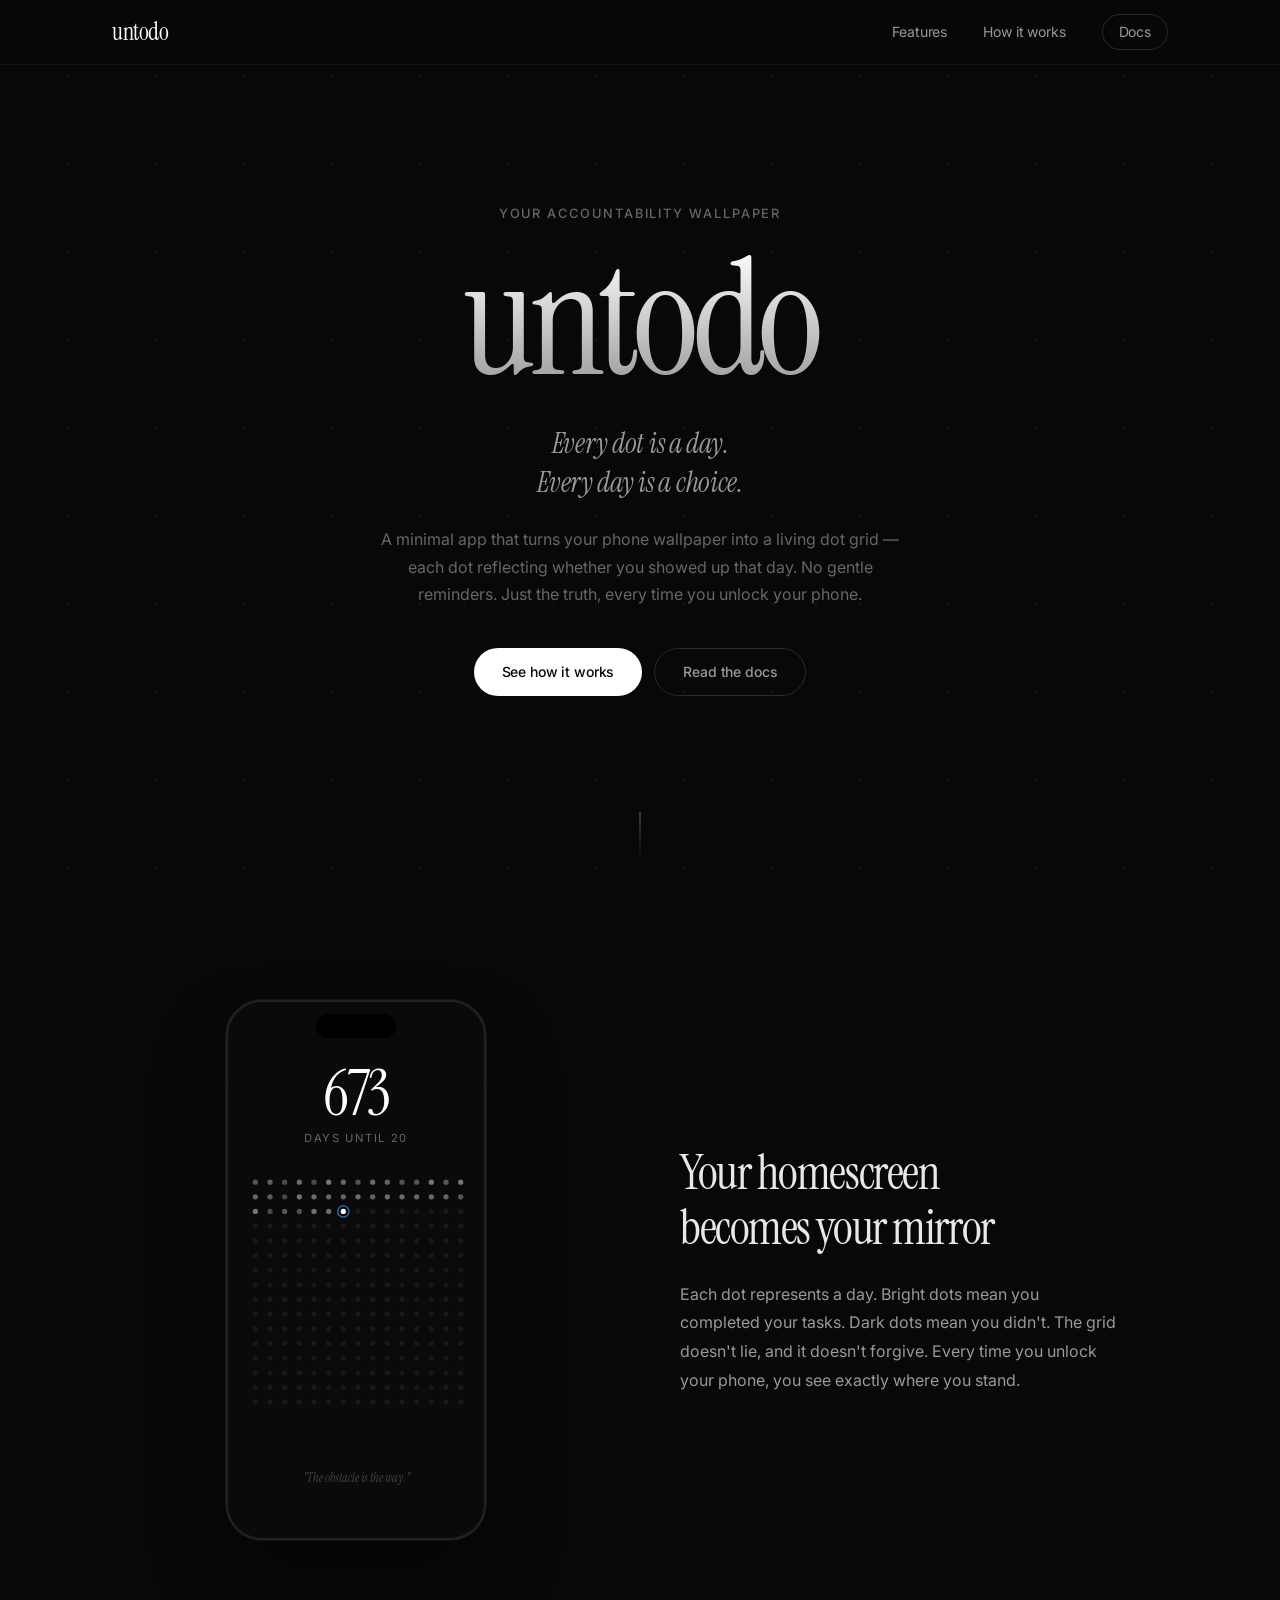
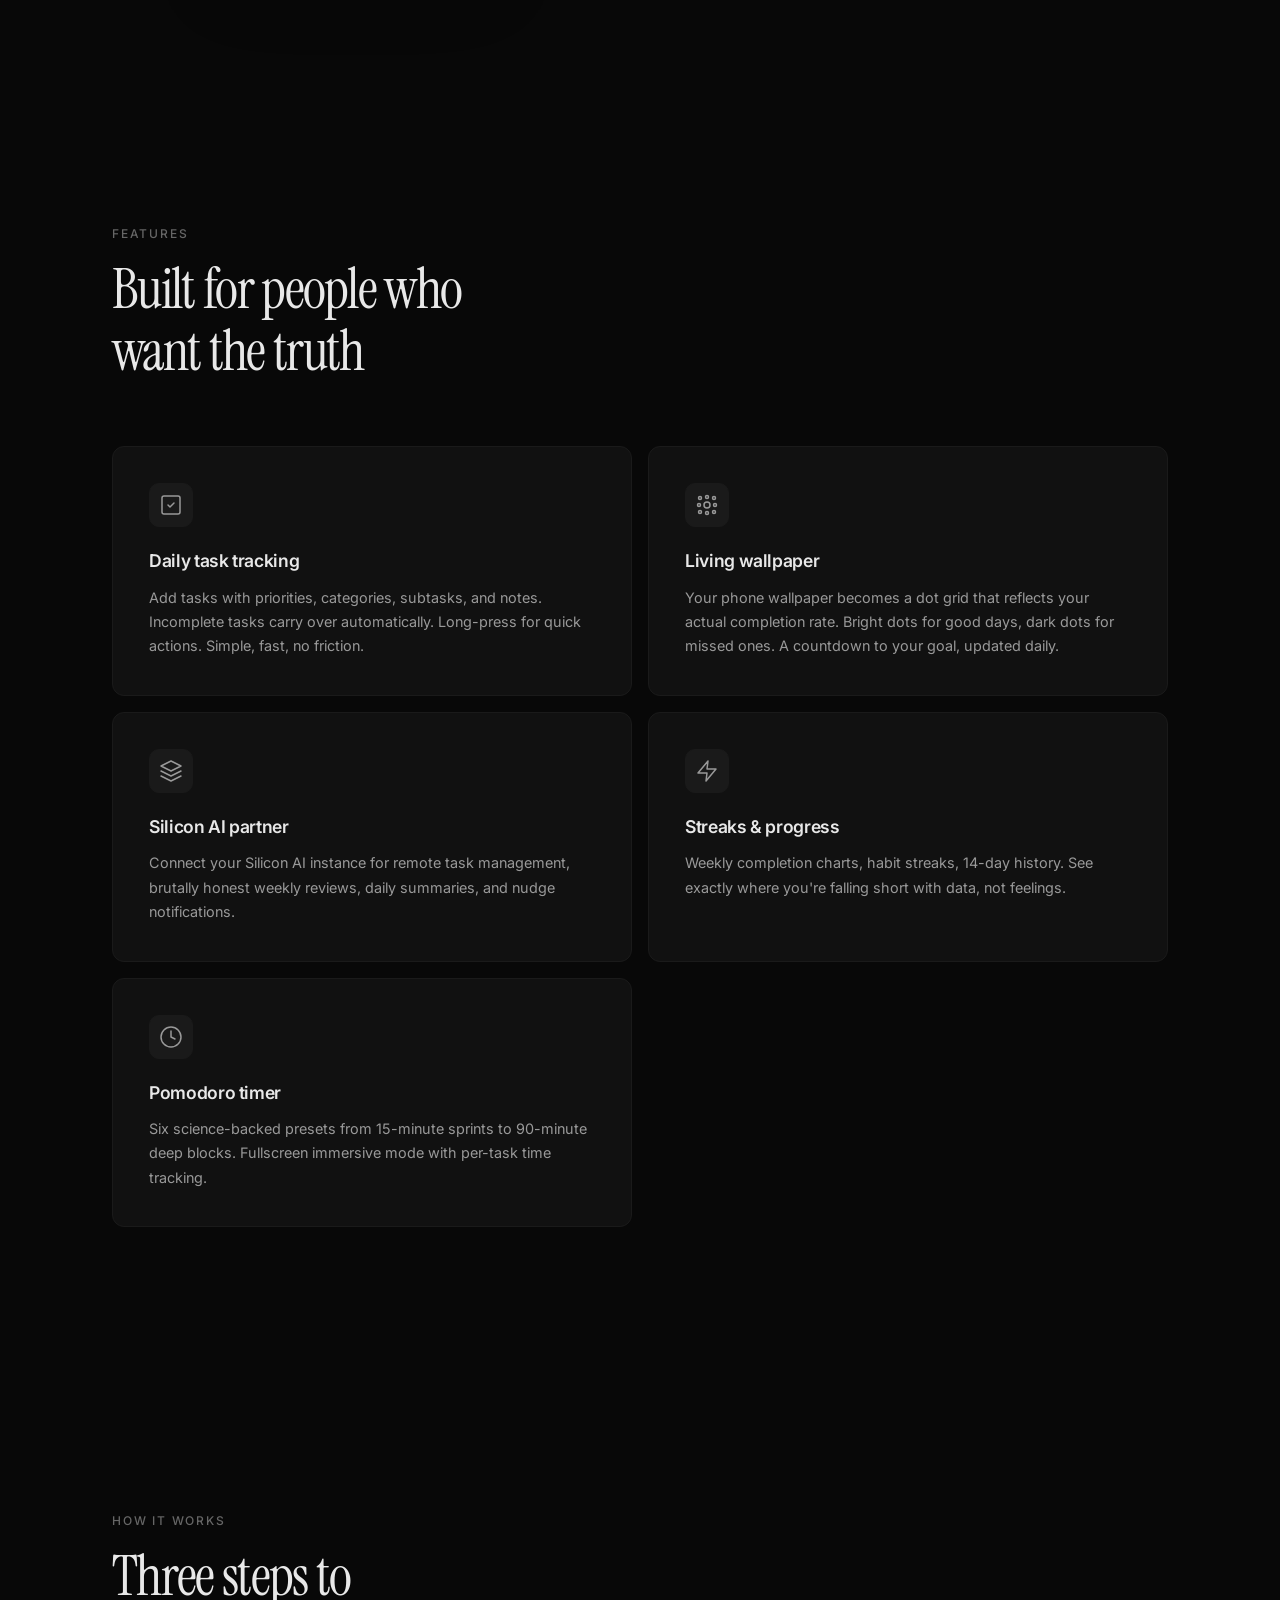
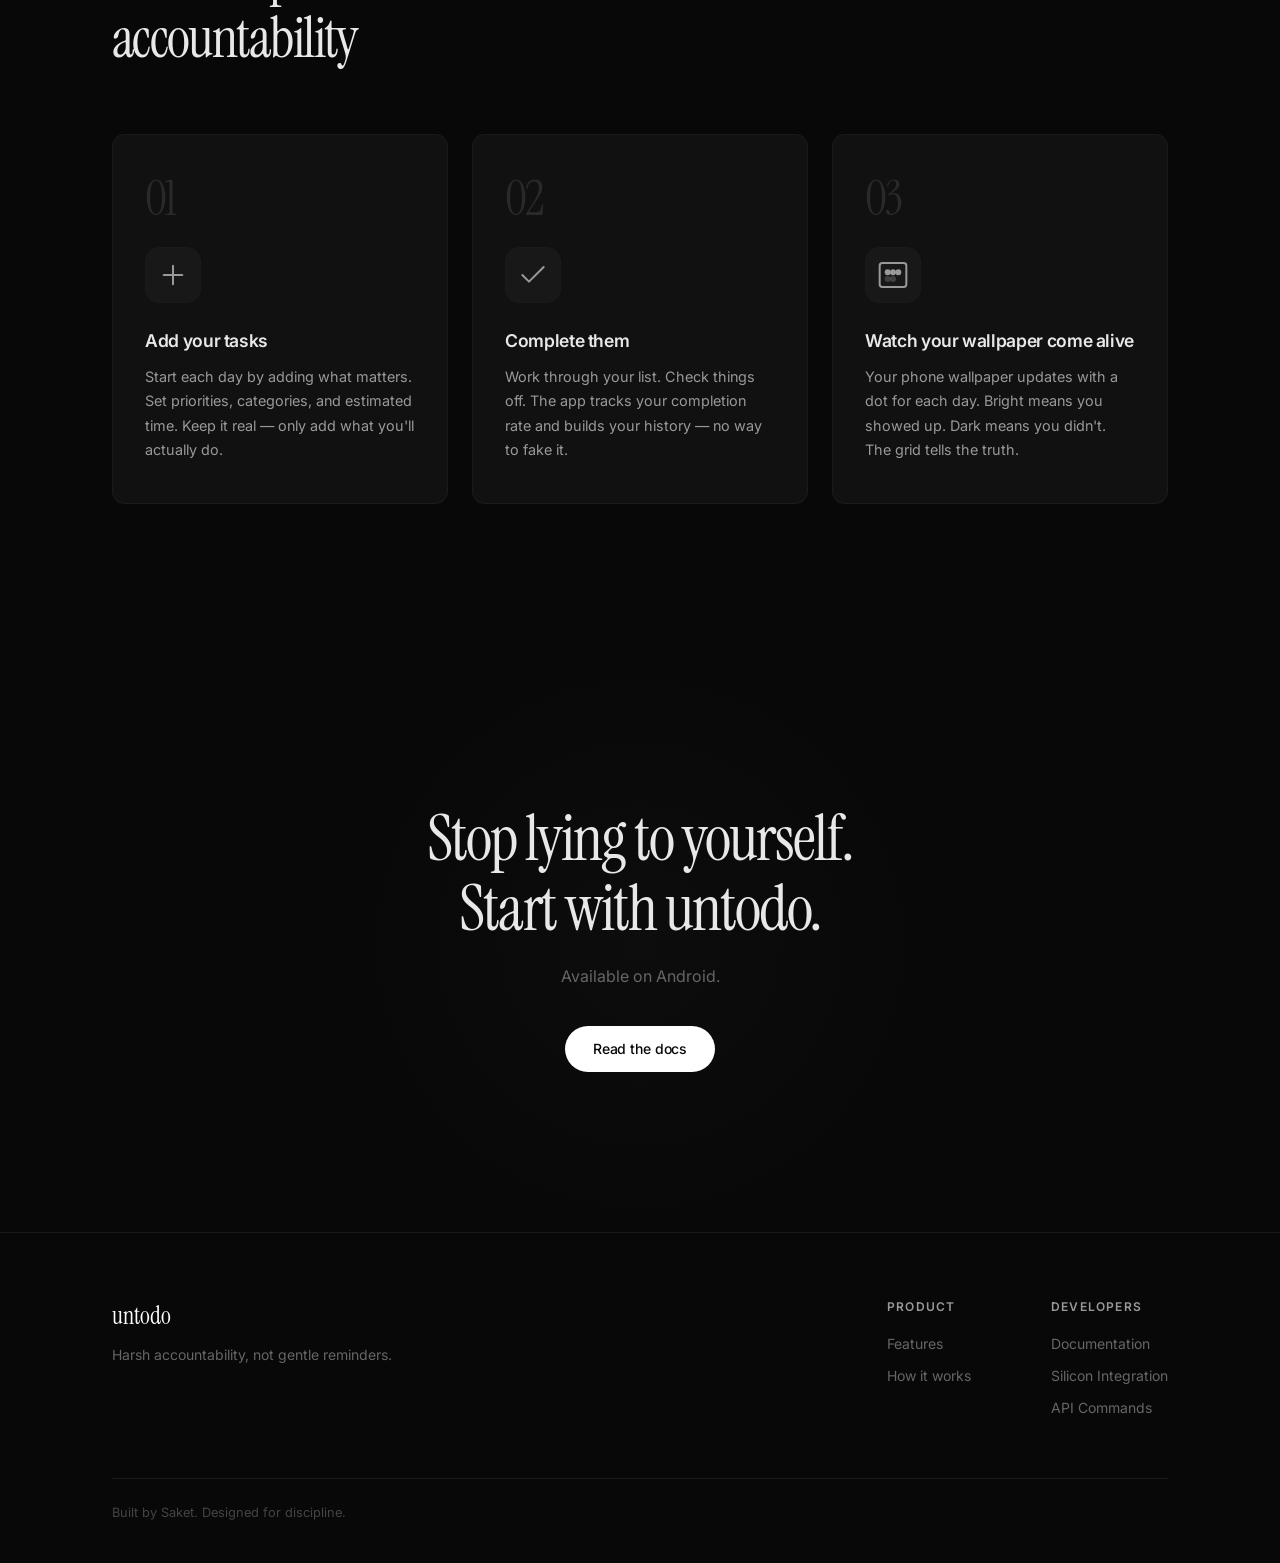
==== commit 96522b6b: "Remove tech stack from landing page Co-Authored-By: Claude Opus 4.6 <noreply@anthropic.com>" ====
--- a/index.html
+++ b/index.html
@@ -205,7 +205,7 @@
     <div class="container">
       <div class="cta-content">
         <h2>Stop lying to yourself.<br>Start with untodo.</h2>
-        <p>Available on Android. Built with React Native &amp; Firebase.</p>
+        <p>Available on Android.</p>
         <div class="cta-buttons">
           <a href="docs.html" class="btn btn-primary">Read the docs</a>
         </div>
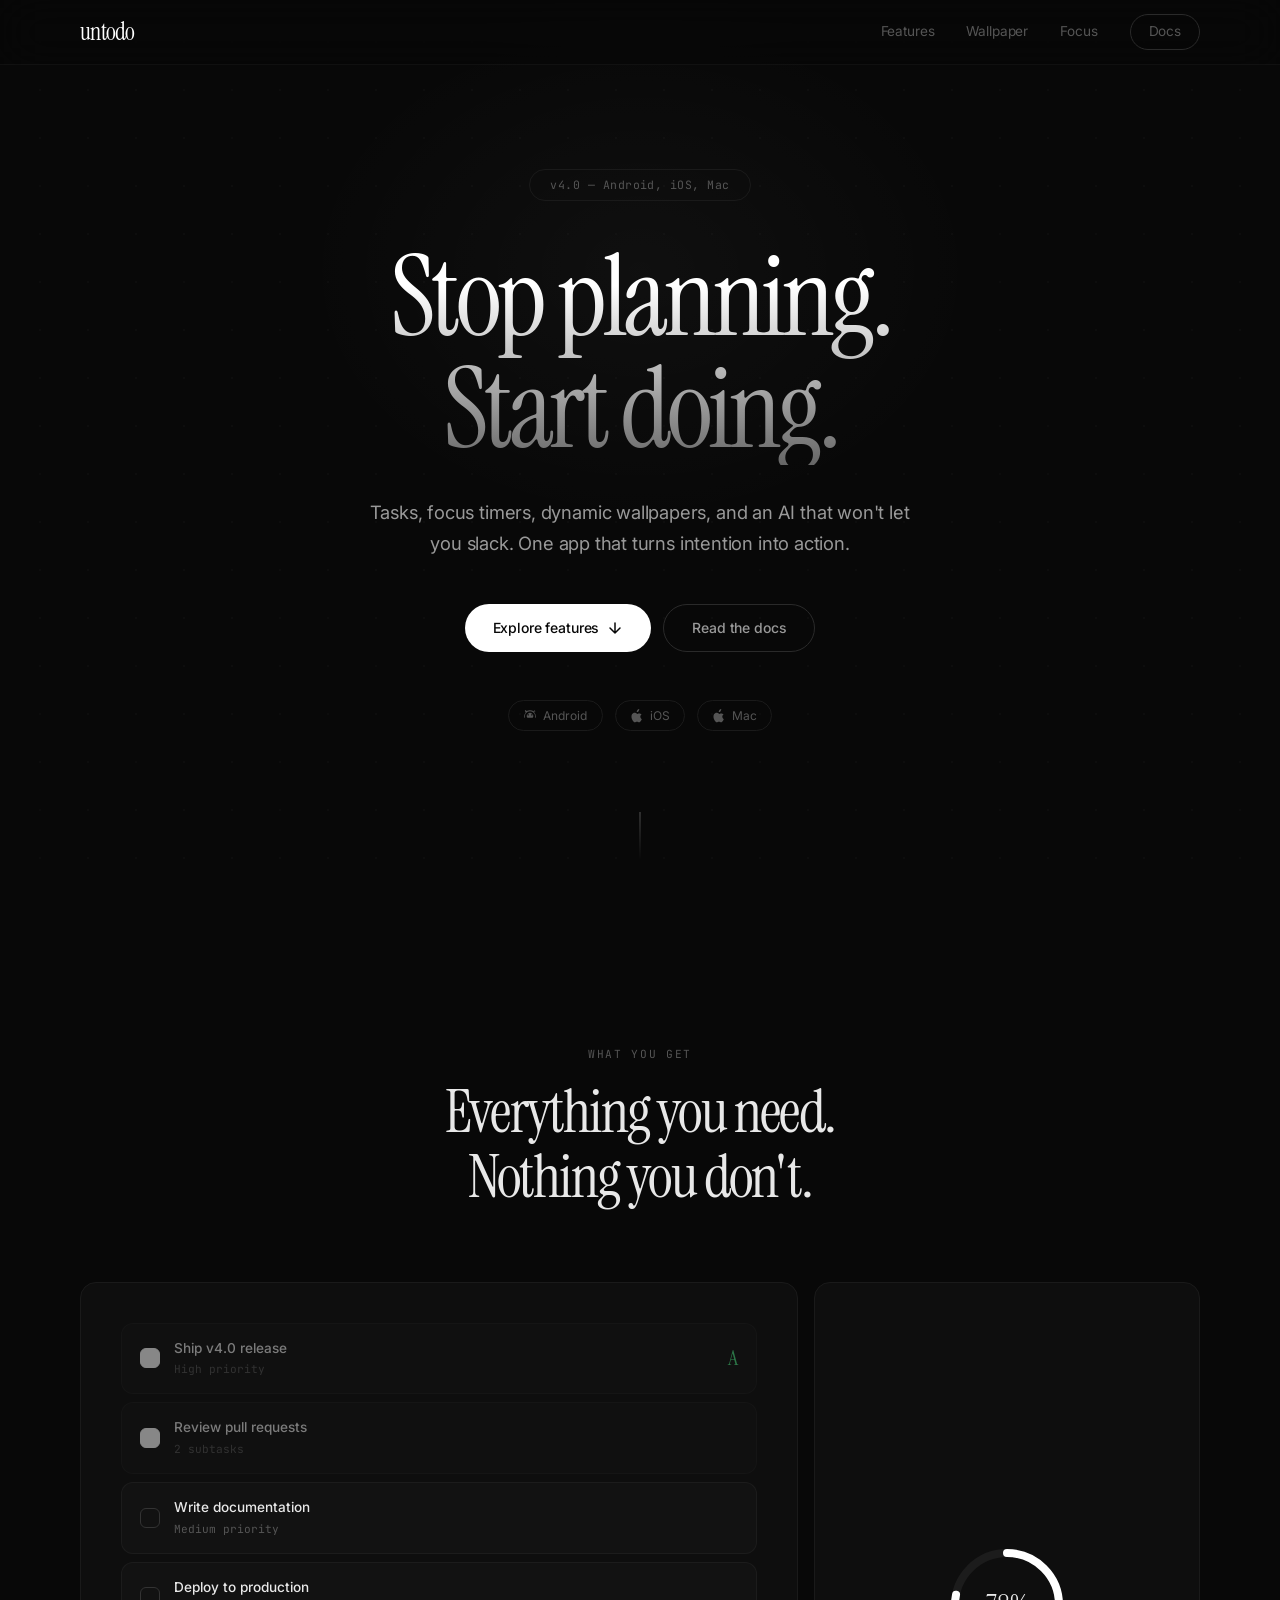
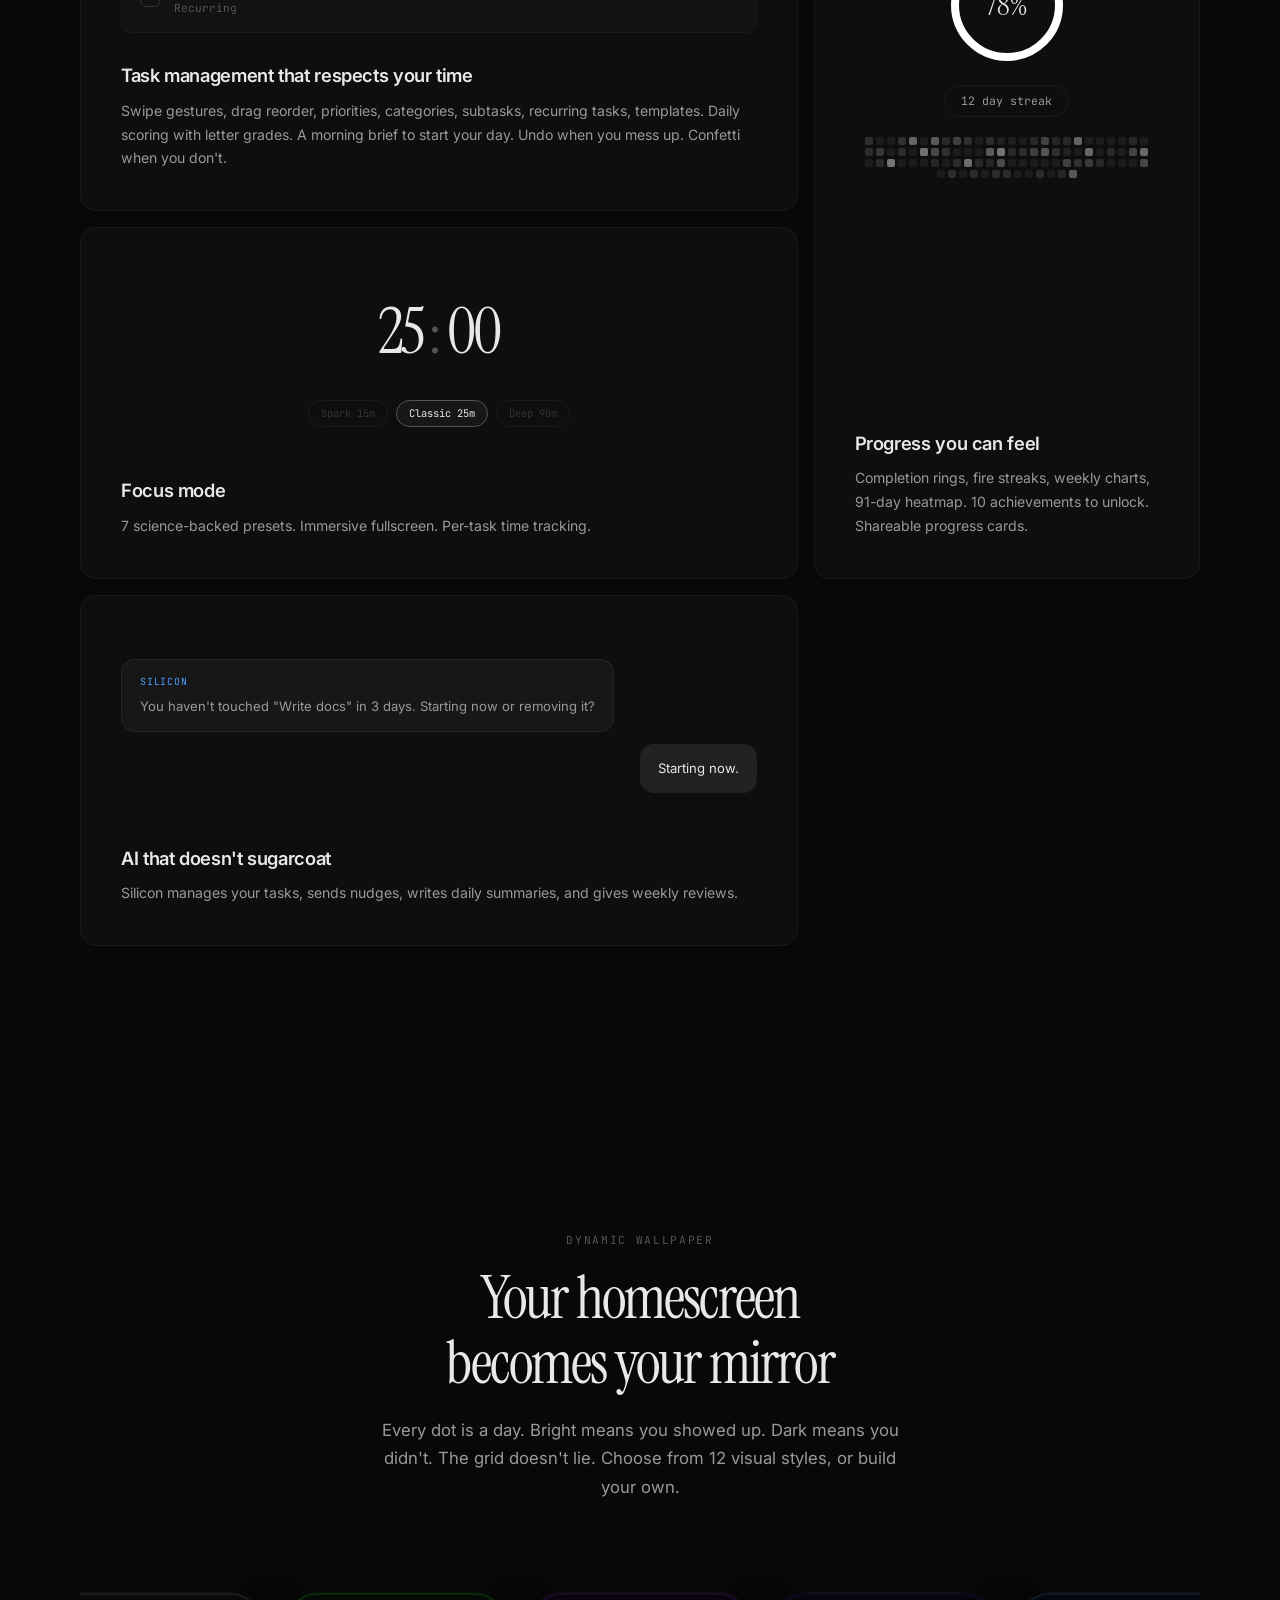
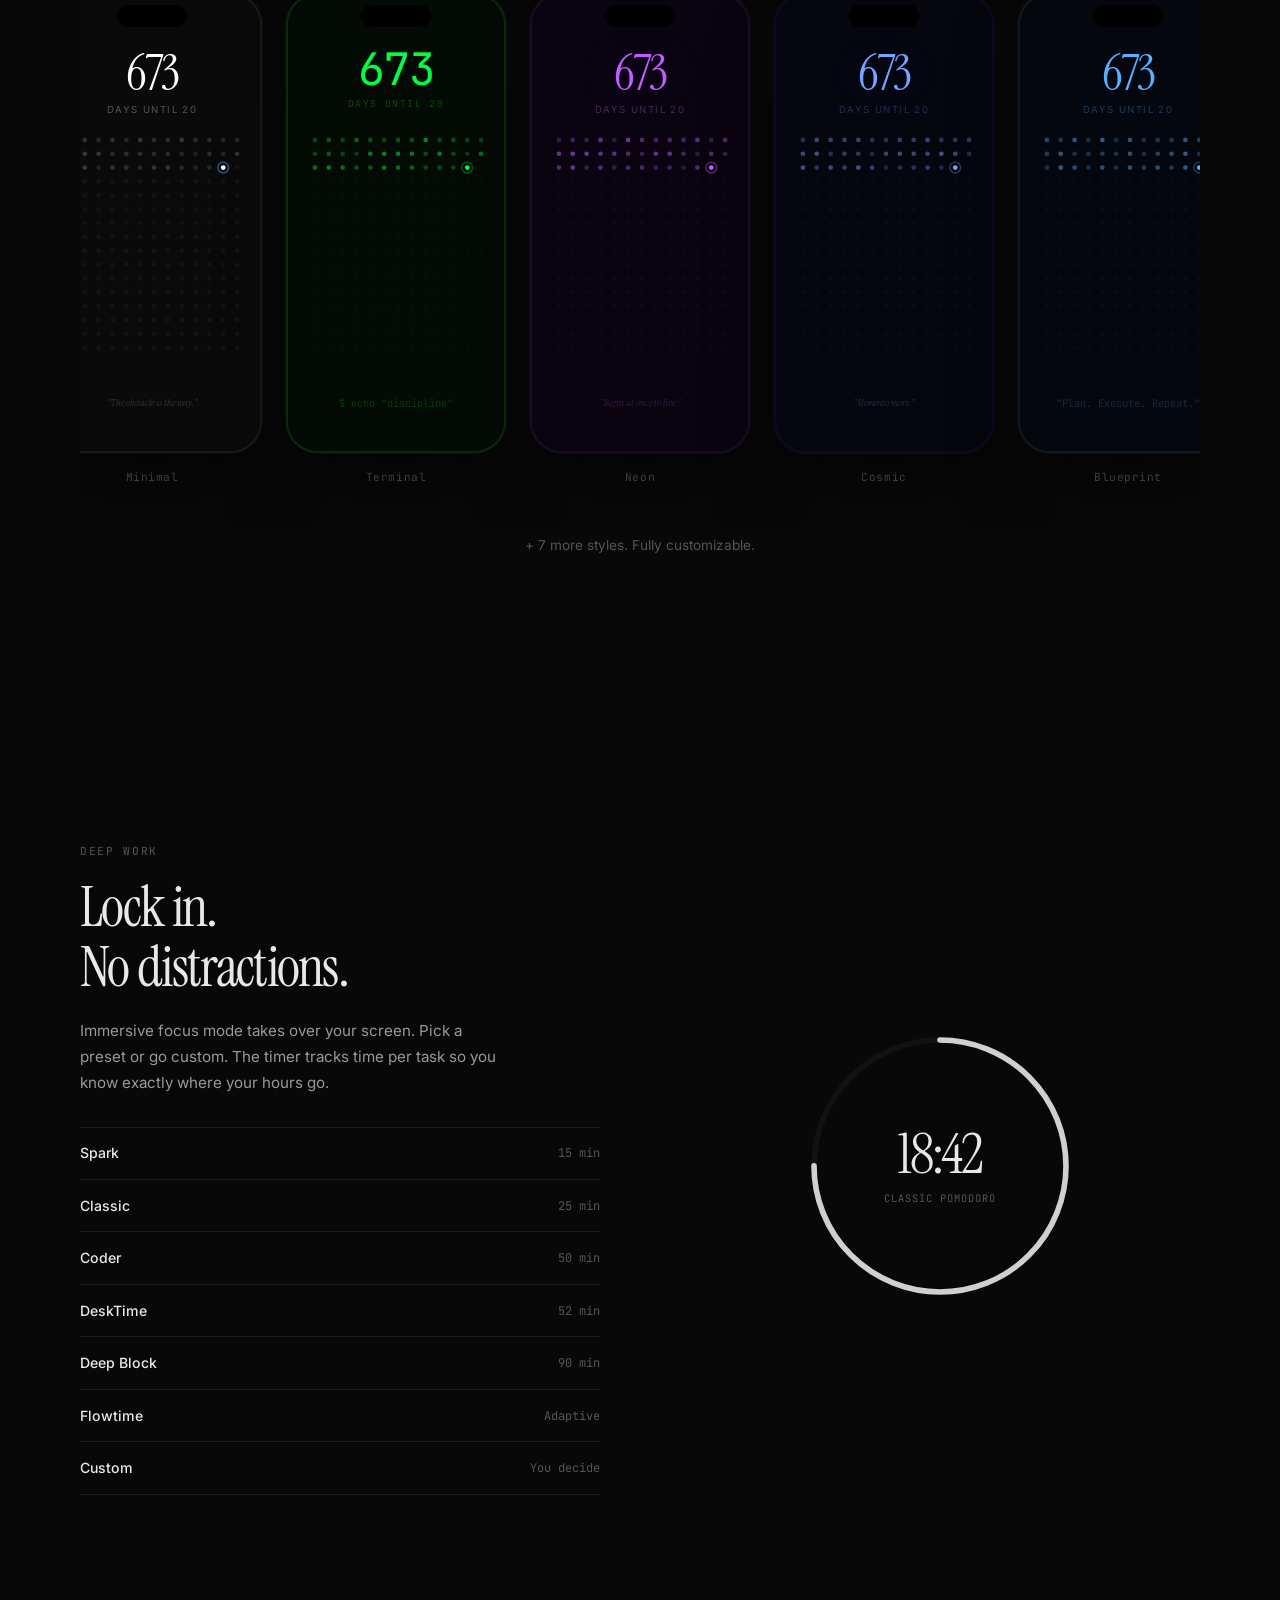
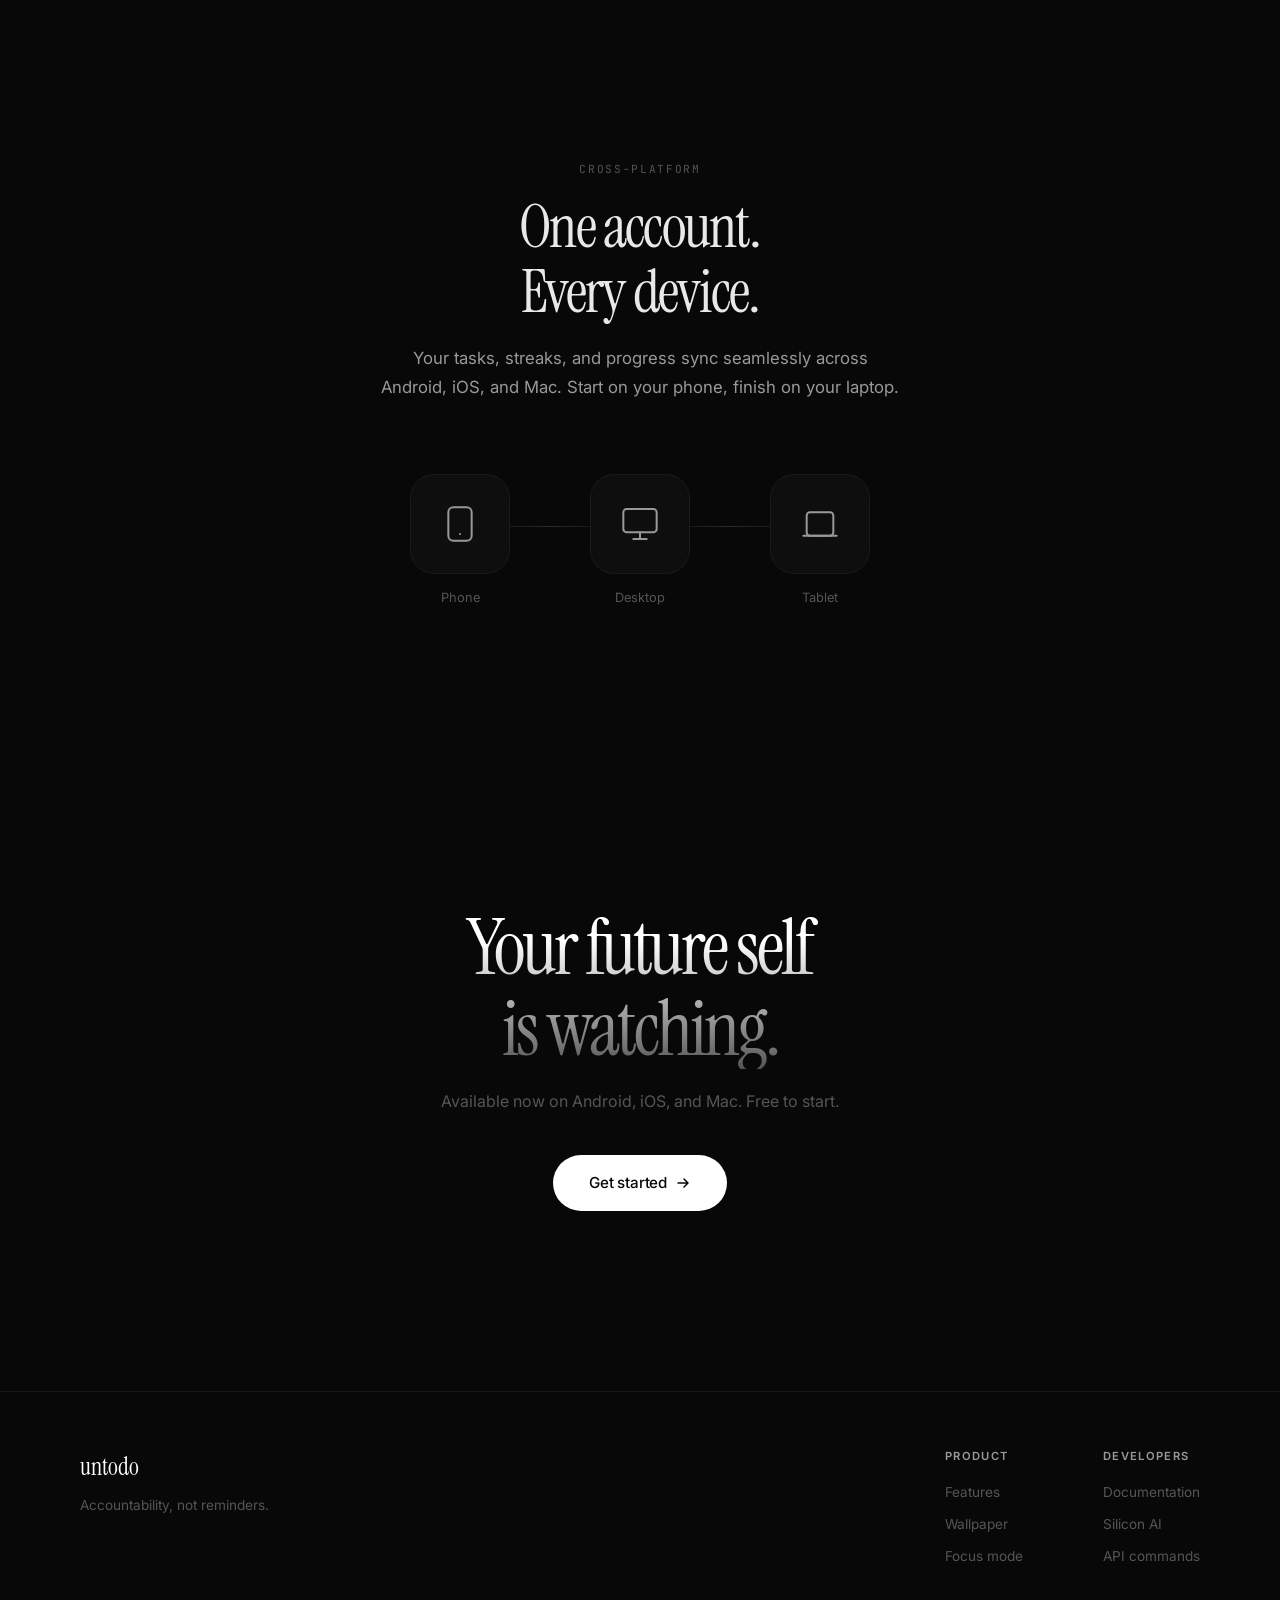
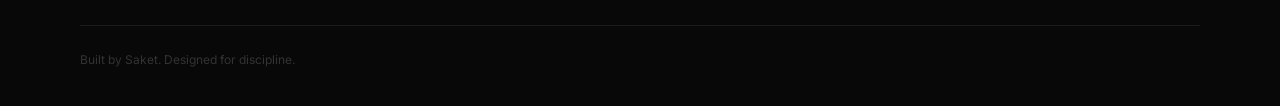
==== commit 3e12a253: "Update website design and docs Co-Authored-By: Claude Opus 4.6 <noreply@anthropic.com>" ====
--- a/index.html
+++ b/index.html
@@ -3,11 +3,12 @@
 <head>
   <meta charset="UTF-8">
   <meta name="viewport" content="width=device-width, initial-scale=1.0">
-  <title>untodo — Every dot is a day. Every day is a choice.</title>
-  <meta name="description" content="Your accountability wallpaper. Track daily tasks, watch your dot grid come alive, and let your homescreen hold you accountable.">
+  <title>untodo — The app that holds you accountable</title>
+  <meta name="description" content="Task management, focus timers, dynamic wallpapers, and AI integration. Available on Android, iOS, and Mac.">
+  <meta name="theme-color" content="#080808">
   <link rel="preconnect" href="https://fonts.googleapis.com">
   <link rel="preconnect" href="https://fonts.gstatic.com" crossorigin>
-  <link href="https://fonts.googleapis.com/css2?family=Inter:wght@300;400;500;600;700&family=Instrument+Serif:ital@0;1&display=swap" rel="stylesheet">
+  <link href="https://fonts.googleapis.com/css2?family=Inter:wght@300;400;500;600;700&family=Instrument+Serif:ital@0;1&family=JetBrains+Mono:wght@400&display=swap" rel="stylesheet">
   <link rel="stylesheet" href="style.css">
 </head>
 <body>
@@ -18,7 +19,8 @@
       <a href="/" class="nav-logo">untodo</a>
       <div class="nav-links">
         <a href="#features">Features</a>
-        <a href="#how-it-works">How it works</a>
+        <a href="#wallpaper">Wallpaper</a>
+        <a href="#focus">Focus</a>
         <a href="docs.html" class="nav-docs-link">Docs</a>
       </div>
       <button class="nav-mobile-toggle" aria-label="Menu">
@@ -31,14 +33,31 @@
   <!-- Hero -->
   <section id="hero">
     <canvas id="dot-grid"></canvas>
+    <div class="hero-glow"></div>
     <div class="hero-content">
-      <div class="hero-eyebrow">Your accountability wallpaper</div>
-      <h1>untodo</h1>
-      <p class="hero-tagline">Every dot is a day.<br>Every day is a choice.</p>
-      <p class="hero-desc">A minimal app that turns your phone wallpaper into a living dot grid — each dot reflecting whether you showed up that day. No gentle reminders. Just the truth, every time you unlock your phone.</p>
+      <div class="hero-badge">v4.0 &mdash; Android, iOS, Mac</div>
+      <h1>Stop planning.<br>Start doing.</h1>
+      <p class="hero-sub">Tasks, focus timers, dynamic wallpapers, and an AI that won't let you slack. One app that turns intention into action.</p>
       <div class="hero-cta">
-        <a href="#how-it-works" class="btn btn-primary">See how it works</a>
+        <a href="#features" class="btn btn-primary">
+          <span>Explore features</span>
+          <svg width="16" height="16" viewBox="0 0 16 16" fill="none"><path d="M8 3v10M13 8l-5 5-5-5" stroke="currentColor" stroke-width="1.5" stroke-linecap="round" stroke-linejoin="round"/></svg>
+        </a>
         <a href="docs.html" class="btn btn-ghost">Read the docs</a>
+      </div>
+      <div class="hero-platforms">
+        <div class="platform-pill">
+          <svg width="14" height="14" viewBox="0 0 24 24" fill="currentColor"><path d="M17.523 2.777l1.627 2.82a11.02 11.02 0 0 1 2.85 7.4c0 .756-.076 1.494-.222 2.205h-5.16a5.5 5.5 0 1 0-9.236 0H2.222A11.11 11.11 0 0 1 2 12.997c0-2.756 1.012-5.279 2.685-7.21L3.05 3.05l1.414-1.414 1.77 1.77A10.945 10.945 0 0 1 12 1.997c2.336 0 4.493.728 6.27 1.97l1.667-1.667 1.414 1.414-1.828 1.063zM12 3.997a9.001 9.001 0 0 0-8.778 11.205h17.556A9.001 9.001 0 0 0 12 3.997zM10 9v2H8V9h2zm6 0v2h-2V9h2z"/></svg>
+          <span>Android</span>
+        </div>
+        <div class="platform-pill">
+          <svg width="14" height="14" viewBox="0 0 24 24" fill="currentColor"><path d="M11.624 7.222c-.876 0-2.232-.996-3.636-.984-1.872.012-3.6 1.092-4.56 2.772-1.944 3.372-.504 8.364 1.392 11.1.924 1.344 2.028 2.844 3.48 2.784 1.392-.06 1.92-.9 3.612-.9 1.68 0 2.16.9 3.636.876 1.5-.024 2.448-1.368 3.372-2.712.948-1.38 1.344-2.736 1.368-2.808-.036-.012-2.616-1.008-2.64-3.996-.024-2.496 2.04-3.696 2.136-3.756-1.164-1.716-2.976-1.908-3.624-1.956-1.848-.156-3.6 1.068-4.536 1.068zm3.12-3.516c.768-.936 1.284-2.232 1.14-3.528-1.104.048-2.436.744-3.228 1.668-.708.828-1.332 2.16-1.164 3.432 1.236.096 2.496-.624 3.252-1.572z"/></svg>
+          <span>iOS</span>
+        </div>
+        <div class="platform-pill">
+          <svg width="14" height="14" viewBox="0 0 24 24" fill="currentColor"><path d="M11.624 7.222c-.876 0-2.232-.996-3.636-.984-1.872.012-3.6 1.092-4.56 2.772-1.944 3.372-.504 8.364 1.392 11.1.924 1.344 2.028 2.844 3.48 2.784 1.392-.06 1.92-.9 3.612-.9 1.68 0 2.16.9 3.636.876 1.5-.024 2.448-1.368 3.372-2.712.948-1.38 1.344-2.736 1.368-2.808-.036-.012-2.616-1.008-2.64-3.996-.024-2.496 2.04-3.696 2.136-3.756-1.164-1.716-2.976-1.908-3.624-1.956-1.848-.156-3.6 1.068-4.536 1.068zm3.12-3.516c.768-.936 1.284-2.232 1.14-3.528-1.104.048-2.436.744-3.228 1.668-.708.828-1.332 2.16-1.164 3.432 1.236.096 2.496-.624 3.252-1.572z"/></svg>
+          <span>Mac</span>
+        </div>
       </div>
     </div>
     <div class="hero-scroll-hint">
@@ -46,168 +65,308 @@
     </div>
   </section>
 
-  <!-- Wallpaper Preview -->
-  <section id="wallpaper-preview" class="section">
-    <div class="container">
-      <div class="preview-grid">
-        <div class="preview-phone">
-          <div class="phone-frame">
-            <div class="phone-notch"></div>
-            <canvas id="phone-dots"></canvas>
-            <div class="phone-overlay">
-              <div class="phone-days-left">673</div>
-              <div class="phone-days-label">days until 20</div>
-            </div>
-            <div class="phone-quote">"The obstacle is the way."</div>
-          </div>
-        </div>
-        <div class="preview-text">
-          <h2>Your homescreen<br>becomes your mirror</h2>
-          <p>Each dot represents a day. Bright dots mean you completed your tasks. Dark dots mean you didn't. The grid doesn't lie, and it doesn't forgive. Every time you unlock your phone, you see exactly where you stand.</p>
-        </div>
-      </div>
-    </div>
-  </section>
-
-  <!-- Features -->
+  <!-- Features Overview -->
   <section id="features" class="section">
     <div class="container">
-      <div class="section-header">
-        <span class="section-label">Features</span>
-        <h2>Built for people who<br>want the truth</h2>
-      </div>
-
-      <div class="features-grid">
-        <div class="feature-card feature-card--large">
-          <div class="feature-icon">
-            <svg width="24" height="24" viewBox="0 0 24 24" fill="none" stroke="currentColor" stroke-width="1.5" stroke-linecap="round" stroke-linejoin="round">
-              <rect x="3" y="3" width="18" height="18" rx="2"/>
-              <path d="M9 12l2 2 4-4"/>
+      <div class="section-header center">
+        <span class="section-label">What you get</span>
+        <h2>Everything you need.<br>Nothing you don't.</h2>
+      </div>
+
+      <div class="features-bento">
+        <!-- Task Management - large card -->
+        <div class="bento-card bento-large" data-reveal>
+          <div class="bento-card-inner">
+            <div class="bento-visual">
+              <div class="task-demo">
+                <div class="task-item completed">
+                  <div class="task-check checked"></div>
+                  <div class="task-info">
+                    <span class="task-title">Ship v4.0 release</span>
+                    <span class="task-meta">High priority</span>
+                  </div>
+                  <span class="task-grade grade-a">A</span>
+                </div>
+                <div class="task-item completed">
+                  <div class="task-check checked"></div>
+                  <div class="task-info">
+                    <span class="task-title">Review pull requests</span>
+                    <span class="task-meta">2 subtasks</span>
+                  </div>
+                </div>
+                <div class="task-item">
+                  <div class="task-check"></div>
+                  <div class="task-info">
+                    <span class="task-title">Write documentation</span>
+                    <span class="task-meta">Medium priority</span>
+                  </div>
+                </div>
+                <div class="task-item">
+                  <div class="task-check"></div>
+                  <div class="task-info">
+                    <span class="task-title">Deploy to production</span>
+                    <span class="task-meta">Recurring</span>
+                  </div>
+                </div>
+              </div>
+            </div>
+            <div class="bento-text">
+              <h3>Task management that respects your time</h3>
+              <p>Swipe gestures, drag reorder, priorities, categories, subtasks, recurring tasks, templates. Daily scoring with letter grades. A morning brief to start your day. Undo when you mess up. Confetti when you don't.</p>
+            </div>
+          </div>
+        </div>
+
+        <!-- Progress & Analytics -->
+        <div class="bento-card bento-tall" data-reveal>
+          <div class="bento-card-inner">
+            <div class="bento-visual">
+              <div class="progress-demo">
+                <div class="progress-ring-wrap">
+                  <svg class="progress-ring" viewBox="0 0 120 120">
+                    <circle cx="60" cy="60" r="52" fill="none" stroke="rgba(255,255,255,0.06)" stroke-width="8"/>
+                    <circle class="progress-ring-fill" cx="60" cy="60" r="52" fill="none" stroke="#fff" stroke-width="8" stroke-linecap="round" stroke-dasharray="327" stroke-dashoffset="72" transform="rotate(-90 60 60)"/>
+                  </svg>
+                  <div class="progress-ring-text">78%</div>
+                </div>
+                <div class="streak-badge">12 day streak</div>
+                <div class="heatmap-mini">
+                  <div class="heatmap-row"></div>
+                </div>
+              </div>
+            </div>
+            <div class="bento-text">
+              <h3>Progress you can feel</h3>
+              <p>Completion rings, fire streaks, weekly charts, 91-day heatmap. 10 achievements to unlock. Shareable progress cards.</p>
+            </div>
+          </div>
+        </div>
+
+        <!-- Pomodoro -->
+        <div class="bento-card" data-reveal>
+          <div class="bento-card-inner">
+            <div class="bento-visual">
+              <div class="timer-demo">
+                <div class="timer-display">
+                  <span class="timer-minutes">25</span>
+                  <span class="timer-colon">:</span>
+                  <span class="timer-seconds">00</span>
+                </div>
+                <div class="timer-presets">
+                  <span class="preset-tag">Spark 15m</span>
+                  <span class="preset-tag active">Classic 25m</span>
+                  <span class="preset-tag">Deep 90m</span>
+                </div>
+              </div>
+            </div>
+            <div class="bento-text">
+              <h3>Focus mode</h3>
+              <p>7 science-backed presets. Immersive fullscreen. Per-task time tracking.</p>
+            </div>
+          </div>
+        </div>
+
+        <!-- Silicon AI -->
+        <div class="bento-card" data-reveal>
+          <div class="bento-card-inner">
+            <div class="bento-visual">
+              <div class="ai-demo">
+                <div class="ai-message ai-incoming">
+                  <span class="ai-label">Silicon</span>
+                  <span>You haven't touched "Write docs" in 3 days. Starting now or removing it?</span>
+                </div>
+                <div class="ai-message ai-outgoing">
+                  <span>Starting now.</span>
+                </div>
+              </div>
+            </div>
+            <div class="bento-text">
+              <h3>AI that doesn't sugarcoat</h3>
+              <p>Silicon manages your tasks, sends nudges, writes daily summaries, and gives weekly reviews.</p>
+            </div>
+          </div>
+        </div>
+      </div>
+    </div>
+  </section>
+
+  <!-- Wallpaper Showcase -->
+  <section id="wallpaper" class="section">
+    <div class="container">
+      <div class="section-header center">
+        <span class="section-label">Dynamic wallpaper</span>
+        <h2>Your homescreen<br>becomes your mirror</h2>
+        <p class="section-desc">Every dot is a day. Bright means you showed up. Dark means you didn't. The grid doesn't lie. Choose from 12 visual styles, or build your own.</p>
+      </div>
+
+      <div class="wallpaper-showcase">
+        <div class="wallpaper-track">
+          <div class="phone-mockup" data-style="Minimal">
+            <div class="phone-bezel">
+              <div class="phone-notch"></div>
+              <canvas class="phone-canvas" data-theme="minimal"></canvas>
+              <div class="phone-ui">
+                <div class="phone-days">673</div>
+                <div class="phone-label">days until 20</div>
+              </div>
+              <div class="phone-quote-text">"The obstacle is the way."</div>
+            </div>
+            <div class="phone-style-name">Minimal</div>
+          </div>
+          <div class="phone-mockup" data-style="Terminal">
+            <div class="phone-bezel terminal-theme">
+              <div class="phone-notch"></div>
+              <canvas class="phone-canvas" data-theme="terminal"></canvas>
+              <div class="phone-ui terminal-ui">
+                <div class="phone-days">673</div>
+                <div class="phone-label">days until 20</div>
+              </div>
+              <div class="phone-quote-text terminal-quote">$ echo "discipline"</div>
+            </div>
+            <div class="phone-style-name">Terminal</div>
+          </div>
+          <div class="phone-mockup" data-style="Neon">
+            <div class="phone-bezel neon-theme">
+              <div class="phone-notch"></div>
+              <canvas class="phone-canvas" data-theme="neon"></canvas>
+              <div class="phone-ui neon-ui">
+                <div class="phone-days">673</div>
+                <div class="phone-label">days until 20</div>
+              </div>
+              <div class="phone-quote-text neon-quote">"Begin at once to live."</div>
+            </div>
+            <div class="phone-style-name">Neon</div>
+          </div>
+          <div class="phone-mockup" data-style="Cosmic">
+            <div class="phone-bezel cosmic-theme">
+              <div class="phone-notch"></div>
+              <canvas class="phone-canvas" data-theme="cosmic"></canvas>
+              <div class="phone-ui cosmic-ui">
+                <div class="phone-days">673</div>
+                <div class="phone-label">days until 20</div>
+              </div>
+              <div class="phone-quote-text cosmic-quote">"Memento mori."</div>
+            </div>
+            <div class="phone-style-name">Cosmic</div>
+          </div>
+          <div class="phone-mockup" data-style="Blueprint">
+            <div class="phone-bezel blueprint-theme">
+              <div class="phone-notch"></div>
+              <canvas class="phone-canvas" data-theme="blueprint"></canvas>
+              <div class="phone-ui blueprint-ui">
+                <div class="phone-days">673</div>
+                <div class="phone-label">days until 20</div>
+              </div>
+              <div class="phone-quote-text blueprint-quote">"Plan. Execute. Repeat."</div>
+            </div>
+            <div class="phone-style-name">Blueprint</div>
+          </div>
+        </div>
+        <p class="wallpaper-count">+ 7 more styles. Fully customizable.</p>
+      </div>
+    </div>
+  </section>
+
+  <!-- Focus Section -->
+  <section id="focus" class="section">
+    <div class="container">
+      <div class="focus-layout">
+        <div class="focus-text" data-reveal>
+          <span class="section-label">Deep work</span>
+          <h2>Lock in.<br>No distractions.</h2>
+          <p>Immersive focus mode takes over your screen. Pick a preset or go custom. The timer tracks time per task so you know exactly where your hours go.</p>
+          <div class="focus-presets-list">
+            <div class="focus-preset-item">
+              <span class="fp-name">Spark</span>
+              <span class="fp-time">15 min</span>
+            </div>
+            <div class="focus-preset-item">
+              <span class="fp-name">Classic</span>
+              <span class="fp-time">25 min</span>
+            </div>
+            <div class="focus-preset-item">
+              <span class="fp-name">Coder</span>
+              <span class="fp-time">50 min</span>
+            </div>
+            <div class="focus-preset-item">
+              <span class="fp-name">DeskTime</span>
+              <span class="fp-time">52 min</span>
+            </div>
+            <div class="focus-preset-item">
+              <span class="fp-name">Deep Block</span>
+              <span class="fp-time">90 min</span>
+            </div>
+            <div class="focus-preset-item">
+              <span class="fp-name">Flowtime</span>
+              <span class="fp-time">Adaptive</span>
+            </div>
+            <div class="focus-preset-item">
+              <span class="fp-name">Custom</span>
+              <span class="fp-time">You decide</span>
+            </div>
+          </div>
+        </div>
+        <div class="focus-visual" data-reveal>
+          <div class="focus-timer-big">
+            <svg class="focus-ring" viewBox="0 0 200 200">
+              <circle cx="100" cy="100" r="90" fill="none" stroke="rgba(255,255,255,0.04)" stroke-width="4"/>
+              <circle class="focus-ring-progress" cx="100" cy="100" r="90" fill="none" stroke="rgba(255,255,255,0.8)" stroke-width="4" stroke-linecap="round" stroke-dasharray="565" stroke-dashoffset="141" transform="rotate(-90 100 100)"/>
             </svg>
-          </div>
-          <h3>Daily task tracking</h3>
-          <p>Add tasks with priorities, categories, subtasks, and notes. Incomplete tasks carry over automatically. Long-press for quick actions. Simple, fast, no friction.</p>
-        </div>
-
-        <div class="feature-card feature-card--large">
-          <div class="feature-icon">
-            <svg width="24" height="24" viewBox="0 0 24 24" fill="none" stroke="currentColor" stroke-width="1.5" stroke-linecap="round" stroke-linejoin="round">
-              <circle cx="12" cy="12" r="3"/>
-              <circle cx="5" cy="5" r="1.5"/>
-              <circle cx="19" cy="5" r="1.5"/>
-              <circle cx="5" cy="19" r="1.5"/>
-              <circle cx="19" cy="19" r="1.5"/>
-              <circle cx="12" cy="4" r="1.5"/>
-              <circle cx="12" cy="20" r="1.5"/>
-              <circle cx="4" cy="12" r="1.5"/>
-              <circle cx="20" cy="12" r="1.5"/>
-            </svg>
-          </div>
-          <h3>Living wallpaper</h3>
-          <p>Your phone wallpaper becomes a dot grid that reflects your actual completion rate. Bright dots for good days, dark dots for missed ones. A countdown to your goal, updated daily.</p>
-        </div>
-
-        <div class="feature-card">
-          <div class="feature-icon">
-            <svg width="24" height="24" viewBox="0 0 24 24" fill="none" stroke="currentColor" stroke-width="1.5" stroke-linecap="round" stroke-linejoin="round">
-              <path d="M12 2L2 7l10 5 10-5-10-5z"/>
-              <path d="M2 17l10 5 10-5"/>
-              <path d="M2 12l10 5 10-5"/>
-            </svg>
-          </div>
-          <h3>Silicon AI partner</h3>
-          <p>Connect your Silicon AI instance for remote task management, brutally honest weekly reviews, daily summaries, and nudge notifications.</p>
-        </div>
-
-        <div class="feature-card">
-          <div class="feature-icon">
-            <svg width="24" height="24" viewBox="0 0 24 24" fill="none" stroke="currentColor" stroke-width="1.5" stroke-linecap="round" stroke-linejoin="round">
-              <path d="M13 2L3 14h9l-1 8 10-12h-9l1-8z"/>
-            </svg>
-          </div>
-          <h3>Streaks &amp; progress</h3>
-          <p>Weekly completion charts, habit streaks, 14-day history. See exactly where you're falling short with data, not feelings.</p>
-        </div>
-
-        <div class="feature-card">
-          <div class="feature-icon">
-            <svg width="24" height="24" viewBox="0 0 24 24" fill="none" stroke="currentColor" stroke-width="1.5" stroke-linecap="round" stroke-linejoin="round">
-              <circle cx="12" cy="12" r="10"/>
-              <polyline points="12 6 12 12 16 14"/>
-            </svg>
-          </div>
-          <h3>Pomodoro timer</h3>
-          <p>Six science-backed presets from 15-minute sprints to 90-minute deep blocks. Fullscreen immersive mode with per-task time tracking.</p>
-        </div>
-      </div>
-    </div>
-  </section>
-
-  <!-- How it works -->
-  <section id="how-it-works" class="section">
-    <div class="container">
-      <div class="section-header">
-        <span class="section-label">How it works</span>
-        <h2>Three steps to<br>accountability</h2>
-      </div>
-
-      <div class="steps-grid">
-        <div class="step-card">
-          <div class="step-number">01</div>
-          <div class="step-visual">
-            <div class="step-icon-wrap">
-              <svg width="32" height="32" viewBox="0 0 24 24" fill="none" stroke="currentColor" stroke-width="1.5" stroke-linecap="round" stroke-linejoin="round">
-                <line x1="12" y1="5" x2="12" y2="19"/>
-                <line x1="5" y1="12" x2="19" y2="12"/>
-              </svg>
-            </div>
-          </div>
-          <h3>Add your tasks</h3>
-          <p>Start each day by adding what matters. Set priorities, categories, and estimated time. Keep it real — only add what you'll actually do.</p>
-        </div>
-
-        <div class="step-card">
-          <div class="step-number">02</div>
-          <div class="step-visual">
-            <div class="step-icon-wrap">
-              <svg width="32" height="32" viewBox="0 0 24 24" fill="none" stroke="currentColor" stroke-width="1.5" stroke-linecap="round" stroke-linejoin="round">
-                <polyline points="20 6 9 17 4 12"/>
-              </svg>
-            </div>
-          </div>
-          <h3>Complete them</h3>
-          <p>Work through your list. Check things off. The app tracks your completion rate and builds your history — no way to fake it.</p>
-        </div>
-
-        <div class="step-card">
-          <div class="step-number">03</div>
-          <div class="step-visual">
-            <div class="step-icon-wrap">
-              <svg width="32" height="32" viewBox="0 0 24 24" fill="none" stroke="currentColor" stroke-width="1.5" stroke-linecap="round" stroke-linejoin="round">
-                <rect x="2" y="3" width="20" height="18" rx="2"/>
-                <circle cx="8" cy="10" r="1.5" fill="currentColor"/>
-                <circle cx="12" cy="10" r="1.5" fill="currentColor"/>
-                <circle cx="16" cy="10" r="1.5" fill="currentColor"/>
-                <circle cx="8" cy="15" r="1.5" fill="currentColor" opacity="0.3"/>
-                <circle cx="12" cy="15" r="1.5" fill="currentColor" opacity="0.3"/>
-              </svg>
-            </div>
-          </div>
-          <h3>Watch your wallpaper come alive</h3>
-          <p>Your phone wallpaper updates with a dot for each day. Bright means you showed up. Dark means you didn't. The grid tells the truth.</p>
+            <div class="focus-timer-inner">
+              <div class="focus-timer-time">18:42</div>
+              <div class="focus-timer-label">Classic Pomodoro</div>
+            </div>
+          </div>
+        </div>
+      </div>
+    </div>
+  </section>
+
+  <!-- Cross-platform -->
+  <section id="sync" class="section section-sync">
+    <div class="container">
+      <div class="section-header center">
+        <span class="section-label">Cross-platform</span>
+        <h2>One account.<br>Every device.</h2>
+        <p class="section-desc">Your tasks, streaks, and progress sync seamlessly across Android, iOS, and Mac. Start on your phone, finish on your laptop.</p>
+      </div>
+      <div class="sync-devices" data-reveal>
+        <div class="sync-device">
+          <div class="sync-icon">
+            <svg width="40" height="40" viewBox="0 0 24 24" fill="none" stroke="currentColor" stroke-width="1.2" stroke-linecap="round" stroke-linejoin="round"><rect x="5" y="2" width="14" height="20" rx="3"/><line x1="12" y1="18" x2="12" y2="18.01"/></svg>
+          </div>
+          <span>Phone</span>
+        </div>
+        <div class="sync-line"></div>
+        <div class="sync-device">
+          <div class="sync-icon">
+            <svg width="40" height="40" viewBox="0 0 24 24" fill="none" stroke="currentColor" stroke-width="1.2" stroke-linecap="round" stroke-linejoin="round"><rect x="2" y="3" width="20" height="14" rx="2"/><line x1="8" y1="21" x2="16" y2="21"/><line x1="12" y1="17" x2="12" y2="21"/></svg>
+          </div>
+          <span>Desktop</span>
+        </div>
+        <div class="sync-line"></div>
+        <div class="sync-device">
+          <div class="sync-icon">
+            <svg width="40" height="40" viewBox="0 0 24 24" fill="none" stroke="currentColor" stroke-width="1.2" stroke-linecap="round" stroke-linejoin="round"><rect x="4" y="5" width="16" height="14" rx="2"/><line x1="2" y1="19" x2="22" y2="19"/></svg>
+          </div>
+          <span>Tablet</span>
         </div>
       </div>
     </div>
   </section>
 
   <!-- CTA -->
-  <section id="cta" class="section section--cta">
-    <div class="container">
-      <div class="cta-content">
-        <h2>Stop lying to yourself.<br>Start with untodo.</h2>
-        <p>Available on Android.</p>
+  <section id="cta" class="section section-cta">
+    <div class="container">
+      <canvas id="cta-dots"></canvas>
+      <div class="cta-content" data-reveal>
+        <h2>Your future self<br>is watching.</h2>
+        <p>Available now on Android, iOS, and Mac. Free to start.</p>
         <div class="cta-buttons">
-          <a href="docs.html" class="btn btn-primary">Read the docs</a>
+          <a href="docs.html" class="btn btn-primary btn-lg">
+            <span>Get started</span>
+            <svg width="16" height="16" viewBox="0 0 16 16" fill="none"><path d="M3 8h10M9 4l4 4-4 4" stroke="currentColor" stroke-width="1.5" stroke-linecap="round" stroke-linejoin="round"/></svg>
+          </a>
         </div>
       </div>
     </div>
@@ -219,19 +378,20 @@
       <div class="footer-inner">
         <div class="footer-brand">
           <span class="footer-logo">untodo</span>
-          <p>Harsh accountability, not gentle reminders.</p>
+          <p>Accountability, not reminders.</p>
         </div>
         <div class="footer-links">
           <div class="footer-col">
             <h4>Product</h4>
             <a href="#features">Features</a>
-            <a href="#how-it-works">How it works</a>
+            <a href="#wallpaper">Wallpaper</a>
+            <a href="#focus">Focus mode</a>
           </div>
           <div class="footer-col">
             <h4>Developers</h4>
             <a href="docs.html">Documentation</a>
-            <a href="docs.html#silicon">Silicon Integration</a>
-            <a href="docs.html#commands">API Commands</a>
+            <a href="docs.html#silicon">Silicon AI</a>
+            <a href="docs.html#commands">API commands</a>
           </div>
         </div>
       </div>
--- a/style.css
+++ b/style.css
@@ -1,5 +1,6 @@
 /* ============================================
-   untodo — Global Styles
+   untodo — Landing Page Styles
+   Premium dark minimal aesthetic
    ============================================ */
 
 *, *::before, *::after {
@@ -10,21 +11,20 @@
 
 :root {
   --bg: #080808;
-  --bg-elevated: #0e0e0e;
-  --bg-card: #111111;
-  --bg-code: #141414;
+  --bg-elevated: #0c0c0c;
+  --bg-card: #0e0e0e;
+  --bg-card-hover: #121212;
   --text: #e8e8e8;
   --text-secondary: #999;
-  --text-muted: #666;
-  --text-dim: #444;
+  --text-muted: #555;
+  --text-dim: #333;
   --accent: #ffffff;
   --accent-blue: #4a9eff;
   --border: #1a1a1a;
   --border-hover: #2a2a2a;
-  --radius: 12px;
-  --radius-sm: 8px;
-  --radius-xs: 6px;
-  --transition: 0.2s ease;
+  --radius: 16px;
+  --radius-sm: 10px;
+  --transition: 0.25s cubic-bezier(0.4, 0, 0.2, 1);
 }
 
 html {
@@ -48,9 +48,10 @@
 }
 
 .container {
-  max-width: 1120px;
+  max-width: 1200px;
   margin: 0 auto;
-  padding: 0 32px;
+  padding: 0 40px;
+  position: relative;
 }
 
 /* ============================================
@@ -63,16 +64,17 @@
   left: 0;
   right: 0;
   z-index: 1000;
-  background: rgba(8, 8, 8, 0.8);
-  backdrop-filter: blur(20px) saturate(180%);
-  -webkit-backdrop-filter: blur(20px) saturate(180%);
-  border-bottom: 1px solid rgba(255, 255, 255, 0.06);
+  background: rgba(8, 8, 8, 0.6);
+  backdrop-filter: blur(24px) saturate(180%);
+  -webkit-backdrop-filter: blur(24px) saturate(180%);
+  border-bottom: 1px solid rgba(255, 255, 255, 0.04);
+  transition: border-color 0.3s ease;
 }
 
 .nav-inner {
-  max-width: 1120px;
+  max-width: 1200px;
   margin: 0 auto;
-  padding: 0 32px;
+  padding: 0 40px;
   height: 64px;
   display: flex;
   align-items: center;
@@ -84,30 +86,30 @@
   font-size: 1.5rem;
   color: var(--accent);
   text-decoration: none;
-  letter-spacing: -0.02em;
+  letter-spacing: -0.03em;
 }
 
 .nav-links {
   display: flex;
   align-items: center;
-  gap: 36px;
+  gap: 32px;
 }
 
 .nav-links a {
-  color: var(--text-secondary);
+  color: var(--text-muted);
   text-decoration: none;
-  font-size: 0.875rem;
+  font-size: 0.85rem;
   font-weight: 400;
   transition: color var(--transition);
   letter-spacing: -0.01em;
 }
 
 .nav-links a:hover {
-  color: var(--accent);
+  color: var(--text);
 }
 
 .nav-docs-link {
-  padding: 6px 16px;
+  padding: 6px 18px !important;
   border: 1px solid var(--border-hover);
   border-radius: 100px;
   transition: all var(--transition) !important;
@@ -116,6 +118,7 @@
 .nav-docs-link:hover {
   border-color: var(--text-muted) !important;
   background: rgba(255, 255, 255, 0.04);
+  color: var(--text) !important;
 }
 
 .nav-mobile-toggle {
@@ -145,7 +148,7 @@
 }
 
 /* ============================================
-   Hero Section
+   Hero
    ============================================ */
 
 #hero {
@@ -159,10 +162,21 @@
 
 #dot-grid {
   position: absolute;
-  top: 0;
-  left: 0;
+  inset: 0;
   width: 100%;
   height: 100%;
+  z-index: 0;
+}
+
+.hero-glow {
+  position: absolute;
+  top: 30%;
+  left: 50%;
+  transform: translate(-50%, -50%);
+  width: 800px;
+  height: 600px;
+  background: radial-gradient(ellipse, rgba(255, 255, 255, 0.03) 0%, transparent 60%);
+  pointer-events: none;
   z-index: 0;
 }
 
@@ -171,53 +185,67 @@
   z-index: 1;
   text-align: center;
   padding: 0 24px;
-  max-width: 720px;
-}
-
-.hero-eyebrow {
-  font-size: 0.8rem;
-  font-weight: 500;
-  text-transform: uppercase;
-  letter-spacing: 0.15em;
-  color: var(--text-muted);
-  margin-bottom: 24px;
+  max-width: 800px;
+}
+
+.hero-badge {
+  display: inline-block;
+  font-family: 'JetBrains Mono', monospace;
+  font-size: 0.72rem;
+  color: var(--text-muted);
+  border: 1px solid var(--border);
+  border-radius: 100px;
+  padding: 6px 20px;
+  margin-bottom: 40px;
+  letter-spacing: 0.04em;
 }
 
 .hero-content h1 {
   font-family: 'Instrument Serif', serif;
-  font-size: clamp(5rem, 14vw, 10rem);
+  font-size: clamp(3.5rem, 10vw, 7rem);
   font-weight: 400;
   letter-spacing: -0.04em;
-  line-height: 0.9;
+  line-height: 1;
   margin-bottom: 32px;
-  background: linear-gradient(180deg, #ffffff 0%, #999999 100%);
+  background: linear-gradient(180deg, #ffffff 20%, #666666 100%);
   -webkit-background-clip: text;
   -webkit-text-fill-color: transparent;
   background-clip: text;
 }
 
-.hero-tagline {
-  font-family: 'Instrument Serif', serif;
-  font-style: italic;
-  font-size: clamp(1.25rem, 3vw, 1.75rem);
+.hero-sub {
+  font-size: clamp(1rem, 2vw, 1.15rem);
   color: var(--text-secondary);
-  margin-bottom: 24px;
-  line-height: 1.4;
+  max-width: 560px;
+  margin: 0 auto 44px;
+  line-height: 1.7;
   letter-spacing: -0.01em;
-}
-
-.hero-desc {
-  font-size: 1rem;
-  color: var(--text-muted);
-  max-width: 520px;
-  margin: 0 auto 40px;
-  line-height: 1.7;
 }
 
 .hero-cta {
   display: flex;
   gap: 12px;
   justify-content: center;
+  margin-bottom: 48px;
+}
+
+.hero-platforms {
+  display: flex;
+  gap: 12px;
+  justify-content: center;
+  flex-wrap: wrap;
+}
+
+.platform-pill {
+  display: inline-flex;
+  align-items: center;
+  gap: 6px;
+  font-size: 0.75rem;
+  color: var(--text-muted);
+  padding: 5px 14px;
+  border: 1px solid var(--border);
+  border-radius: 100px;
+  letter-spacing: 0.01em;
 }
 
 .hero-scroll-hint {
@@ -232,12 +260,12 @@
   width: 1px;
   height: 48px;
   background: linear-gradient(180deg, var(--text-muted) 0%, transparent 100%);
-  animation: scrollPulse 2s ease-in-out infinite;
+  animation: scrollPulse 2.5s ease-in-out infinite;
 }
 
 @keyframes scrollPulse {
-  0%, 100% { opacity: 0.3; }
-  50% { opacity: 0.8; }
+  0%, 100% { opacity: 0.2; }
+  50% { opacity: 0.7; }
 }
 
 /* ============================================
@@ -248,6 +276,7 @@
   display: inline-flex;
   align-items: center;
   justify-content: center;
+  gap: 8px;
   padding: 12px 28px;
   font-size: 0.875rem;
   font-weight: 500;
@@ -268,6 +297,7 @@
 .btn-primary:hover {
   background: #e0e0e0;
   transform: translateY(-1px);
+  box-shadow: 0 4px 24px rgba(255, 255, 255, 0.1);
 }
 
 .btn-ghost {
@@ -277,9 +307,14 @@
 }
 
 .btn-ghost:hover {
-  color: var(--accent);
+  color: var(--text);
   border-color: var(--text-muted);
-  background: rgba(255, 255, 255, 0.04);
+  background: rgba(255, 255, 255, 0.03);
+}
+
+.btn-lg {
+  padding: 16px 36px;
+  font-size: 0.95rem;
 }
 
 /* ============================================
@@ -288,16 +323,22 @@
 
 .section {
   padding: 140px 0;
+  position: relative;
 }
 
 .section-header {
-  margin-bottom: 64px;
+  margin-bottom: 72px;
+}
+
+.section-header.center {
+  text-align: center;
 }
 
 .section-label {
   display: inline-block;
-  font-size: 0.75rem;
-  font-weight: 500;
+  font-family: 'JetBrains Mono', monospace;
+  font-size: 0.7rem;
+  font-weight: 400;
   text-transform: uppercase;
   letter-spacing: 0.15em;
   color: var(--text-muted);
@@ -305,273 +346,701 @@
 }
 
 .section h2 {
+  font-family: 'Instrument Serif', serif;
+  font-size: clamp(2.5rem, 5vw, 3.75rem);
+  font-weight: 400;
+  letter-spacing: -0.03em;
+  line-height: 1.08;
+  color: var(--text);
+}
+
+.section-desc {
+  font-size: 1.05rem;
+  color: var(--text-secondary);
+  max-width: 520px;
+  margin: 20px auto 0;
+  line-height: 1.7;
+}
+
+/* ============================================
+   Bento Features Grid
+   ============================================ */
+
+.features-bento {
+  display: grid;
+  grid-template-columns: 1.3fr 0.7fr;
+  grid-template-rows: auto auto;
+  gap: 16px;
+}
+
+.bento-card {
+  background: var(--bg-card);
+  border: 1px solid var(--border);
+  border-radius: var(--radius);
+  overflow: hidden;
+  transition: all 0.4s cubic-bezier(0.4, 0, 0.2, 1);
+}
+
+.bento-card:hover {
+  border-color: var(--border-hover);
+  background: var(--bg-card-hover);
+}
+
+.bento-card-inner {
+  padding: 40px;
+  height: 100%;
+  display: flex;
+  flex-direction: column;
+}
+
+.bento-large {
+  grid-row: span 1;
+}
+
+.bento-tall {
+  grid-row: span 2;
+}
+
+.bento-visual {
+  flex: 1;
+  margin-bottom: 28px;
+  min-height: 180px;
+  display: flex;
+  align-items: center;
+  justify-content: center;
+}
+
+.bento-text h3 {
+  font-family: 'Inter', sans-serif;
+  font-size: 1.15rem;
+  font-weight: 600;
+  margin-bottom: 8px;
+  letter-spacing: -0.02em;
+}
+
+.bento-text p {
+  font-size: 0.88rem;
+  color: var(--text-secondary);
+  line-height: 1.7;
+}
+
+/* Task Demo */
+.task-demo {
+  width: 100%;
+  display: flex;
+  flex-direction: column;
+  gap: 8px;
+}
+
+.task-item {
+  display: flex;
+  align-items: center;
+  gap: 14px;
+  padding: 14px 18px;
+  background: rgba(255, 255, 255, 0.02);
+  border: 1px solid rgba(255, 255, 255, 0.04);
+  border-radius: 12px;
+  transition: all 0.3s ease;
+}
+
+.task-item:hover {
+  background: rgba(255, 255, 255, 0.04);
+}
+
+.task-item.completed {
+  opacity: 0.5;
+}
+
+.task-check {
+  width: 20px;
+  height: 20px;
+  border-radius: 6px;
+  border: 1.5px solid var(--text-dim);
+  flex-shrink: 0;
+  transition: all 0.2s ease;
+}
+
+.task-check.checked {
+  background: var(--accent);
+  border-color: var(--accent);
+}
+
+.task-info {
+  flex: 1;
+  display: flex;
+  flex-direction: column;
+  gap: 2px;
+}
+
+.task-title {
+  font-size: 0.85rem;
+  font-weight: 500;
+  color: var(--text);
+}
+
+.task-meta {
+  font-size: 0.7rem;
+  color: var(--text-muted);
+  font-family: 'JetBrains Mono', monospace;
+}
+
+.task-grade {
+  font-family: 'Instrument Serif', serif;
+  font-size: 1.4rem;
+  font-weight: 400;
+  color: var(--text-muted);
+}
+
+.grade-a {
+  color: #4ade80;
+}
+
+/* Progress Demo */
+.progress-demo {
+  display: flex;
+  flex-direction: column;
+  align-items: center;
+  gap: 20px;
+  width: 100%;
+}
+
+.progress-ring-wrap {
+  position: relative;
+  width: 120px;
+  height: 120px;
+}
+
+.progress-ring {
+  width: 100%;
+  height: 100%;
+}
+
+.progress-ring-text {
+  position: absolute;
+  inset: 0;
+  display: flex;
+  align-items: center;
+  justify-content: center;
+  font-family: 'Instrument Serif', serif;
+  font-size: 1.8rem;
+  color: var(--text);
+}
+
+.streak-badge {
+  font-family: 'JetBrains Mono', monospace;
+  font-size: 0.72rem;
+  color: var(--text-secondary);
+  padding: 6px 16px;
+  border: 1px solid var(--border);
+  border-radius: 100px;
+}
+
+.heatmap-mini {
+  width: 100%;
+  padding: 0 8px;
+}
+
+.heatmap-row {
+  display: flex;
+  gap: 3px;
+  flex-wrap: wrap;
+  justify-content: center;
+}
+
+.heatmap-dot {
+  width: 8px;
+  height: 8px;
+  border-radius: 2px;
+  background: rgba(255, 255, 255, 0.06);
+}
+
+/* Timer Demo */
+.timer-demo {
+  display: flex;
+  flex-direction: column;
+  align-items: center;
+  gap: 20px;
+}
+
+.timer-display {
+  display: flex;
+  align-items: baseline;
+  gap: 2px;
+}
+
+.timer-minutes, .timer-seconds {
+  font-family: 'Instrument Serif', serif;
+  font-size: 4rem;
+  color: var(--text);
+  letter-spacing: -0.04em;
+  line-height: 1;
+}
+
+.timer-colon {
+  font-family: 'Instrument Serif', serif;
+  font-size: 3.5rem;
+  color: var(--text-muted);
+  margin: 0 4px;
+  animation: colonBlink 1.5s ease-in-out infinite;
+}
+
+@keyframes colonBlink {
+  0%, 100% { opacity: 1; }
+  50% { opacity: 0.2; }
+}
+
+.timer-presets {
+  display: flex;
+  gap: 8px;
+  flex-wrap: wrap;
+  justify-content: center;
+}
+
+.preset-tag {
+  font-family: 'JetBrains Mono', monospace;
+  font-size: 0.65rem;
+  color: var(--text-dim);
+  padding: 4px 12px;
+  border: 1px solid var(--border);
+  border-radius: 100px;
+  transition: all 0.2s ease;
+}
+
+.preset-tag.active {
+  color: var(--text);
+  border-color: var(--text-muted);
+  background: rgba(255, 255, 255, 0.04);
+}
+
+/* AI Demo */
+.ai-demo {
+  display: flex;
+  flex-direction: column;
+  gap: 12px;
+  width: 100%;
+}
+
+.ai-message {
+  padding: 14px 18px;
+  border-radius: 14px;
+  font-size: 0.82rem;
+  line-height: 1.6;
+  max-width: 90%;
+}
+
+.ai-incoming {
+  background: rgba(255, 255, 255, 0.04);
+  border: 1px solid rgba(255, 255, 255, 0.06);
+  align-self: flex-start;
+  display: flex;
+  flex-direction: column;
+  gap: 6px;
+}
+
+.ai-label {
+  font-family: 'JetBrains Mono', monospace;
+  font-size: 0.62rem;
+  color: var(--accent-blue);
+  text-transform: uppercase;
+  letter-spacing: 0.08em;
+}
+
+.ai-incoming span:last-child {
+  color: var(--text-secondary);
+}
+
+.ai-outgoing {
+  background: rgba(255, 255, 255, 0.08);
+  align-self: flex-end;
+  color: var(--text);
+}
+
+/* ============================================
+   Wallpaper Showcase
+   ============================================ */
+
+#wallpaper {
+  overflow: hidden;
+}
+
+.wallpaper-showcase {
+  text-align: center;
+}
+
+.wallpaper-track {
+  display: flex;
+  gap: 24px;
+  justify-content: center;
+  padding: 20px 0 40px;
+  overflow-x: auto;
+  -webkit-overflow-scrolling: touch;
+  scrollbar-width: none;
+  -ms-overflow-style: none;
+}
+
+.wallpaper-track::-webkit-scrollbar {
+  display: none;
+}
+
+.phone-mockup {
+  flex-shrink: 0;
+  display: flex;
+  flex-direction: column;
+  align-items: center;
+  gap: 16px;
+}
+
+.phone-bezel {
+  width: 220px;
+  height: 460px;
+  background: #0a0a0a;
+  border-radius: 32px;
+  border: 2px solid #1a1a1a;
+  position: relative;
+  overflow: hidden;
+  box-shadow:
+    0 0 0 1px rgba(255, 255, 255, 0.03),
+    0 40px 80px -20px rgba(0, 0, 0, 0.6),
+    0 0 120px -40px rgba(255, 255, 255, 0.03);
+  transition: transform 0.5s cubic-bezier(0.4, 0, 0.2, 1), box-shadow 0.5s ease;
+}
+
+.phone-mockup:hover .phone-bezel {
+  transform: translateY(-8px);
+  box-shadow:
+    0 0 0 1px rgba(255, 255, 255, 0.06),
+    0 60px 100px -20px rgba(0, 0, 0, 0.7),
+    0 0 160px -40px rgba(255, 255, 255, 0.05);
+}
+
+.phone-notch {
+  position: absolute;
+  top: 10px;
+  left: 50%;
+  transform: translateX(-50%);
+  width: 70px;
+  height: 22px;
+  background: #000;
+  border-radius: 12px;
+  z-index: 3;
+}
+
+.phone-canvas {
+  position: absolute;
+  inset: 0;
+  width: 100%;
+  height: 100%;
+}
+
+.phone-ui {
+  position: absolute;
+  top: 52px;
+  left: 0;
+  right: 0;
+  text-align: center;
+  z-index: 2;
+}
+
+.phone-days {
+  font-family: 'Instrument Serif', serif;
+  font-size: 3.2rem;
+  color: #fff;
+  line-height: 1;
+  letter-spacing: -0.04em;
+}
+
+.phone-label {
+  font-size: 0.6rem;
+  text-transform: uppercase;
+  letter-spacing: 0.15em;
+  color: #555;
+  margin-top: 4px;
+}
+
+.phone-quote-text {
+  position: absolute;
+  bottom: 40px;
+  left: 16px;
+  right: 16px;
+  font-family: 'Instrument Serif', serif;
+  font-style: italic;
+  font-size: 0.65rem;
+  color: #333;
+  text-align: center;
+  z-index: 2;
+}
+
+.phone-style-name {
+  font-family: 'JetBrains Mono', monospace;
+  font-size: 0.7rem;
+  color: var(--text-muted);
+  letter-spacing: 0.05em;
+}
+
+/* Theme variants */
+.terminal-theme {
+  border-color: #0a2a0a;
+}
+.terminal-ui .phone-days {
+  font-family: 'JetBrains Mono', monospace;
+  color: #00ff41;
+  font-size: 2.8rem;
+}
+.terminal-ui .phone-label {
+  color: #0a4a0a;
+  font-family: 'JetBrains Mono', monospace;
+}
+.terminal-quote {
+  font-family: 'JetBrains Mono', monospace !important;
+  font-style: normal !important;
+  color: #0a3a0a !important;
+}
+
+.neon-theme {
+  border-color: #1a0a2a;
+}
+.neon-ui .phone-days {
+  color: #bf5fff;
+  text-shadow: 0 0 40px rgba(191, 95, 255, 0.3);
+}
+.neon-ui .phone-label {
+  color: #4a2a5a;
+}
+.neon-quote {
+  color: #3a1a4a !important;
+}
+
+.cosmic-theme {
+  border-color: #0a0a20;
+}
+.cosmic-ui .phone-days {
+  color: #7aa2ff;
+  text-shadow: 0 0 40px rgba(122, 162, 255, 0.2);
+}
+.cosmic-ui .phone-label {
+  color: #2a2a50;
+}
+.cosmic-quote {
+  color: #2a2a40 !important;
+}
+
+.blueprint-theme {
+  border-color: #0a1a2a;
+}
+.blueprint-ui .phone-days {
+  color: #5aafff;
+}
+.blueprint-ui .phone-label {
+  color: #1a3a5a;
+}
+.blueprint-quote {
+  font-family: 'JetBrains Mono', monospace !important;
+  font-style: normal !important;
+  color: #1a2a3a !important;
+}
+
+.wallpaper-count {
+  font-size: 0.85rem;
+  color: var(--text-muted);
+  margin-top: 8px;
+}
+
+/* ============================================
+   Focus Section
+   ============================================ */
+
+.focus-layout {
+  display: grid;
+  grid-template-columns: 1fr 1fr;
+  gap: 80px;
+  align-items: center;
+}
+
+.focus-text h2 {
   font-family: 'Instrument Serif', serif;
   font-size: clamp(2.5rem, 5vw, 3.5rem);
   font-weight: 400;
   letter-spacing: -0.03em;
-  line-height: 1.1;
+  line-height: 1.08;
+  margin-bottom: 20px;
+}
+
+.focus-text p {
+  font-size: 0.95rem;
+  color: var(--text-secondary);
+  line-height: 1.7;
+  margin-bottom: 32px;
+  max-width: 420px;
+}
+
+.focus-presets-list {
+  display: flex;
+  flex-direction: column;
+  gap: 1px;
+}
+
+.focus-preset-item {
+  display: flex;
+  justify-content: space-between;
+  align-items: center;
+  padding: 14px 0;
+  border-bottom: 1px solid var(--border);
+}
+
+.focus-preset-item:first-child {
+  border-top: 1px solid var(--border);
+}
+
+.fp-name {
+  font-size: 0.88rem;
+  font-weight: 500;
   color: var(--text);
 }
 
-/* ============================================
-   Wallpaper Preview
-   ============================================ */
-
-#wallpaper-preview {
-  padding: 100px 0 140px;
-}
-
-.preview-grid {
-  display: grid;
-  grid-template-columns: 1fr 1fr;
-  gap: 80px;
-  align-items: center;
-}
-
-.preview-phone {
+.fp-time {
+  font-family: 'JetBrains Mono', monospace;
+  font-size: 0.75rem;
+  color: var(--text-muted);
+}
+
+.focus-visual {
   display: flex;
   justify-content: center;
-}
-
-.phone-frame {
-  width: 260px;
-  height: 540px;
-  background: #0a0a0a;
-  border-radius: 36px;
-  border: 2px solid #222;
+  align-items: center;
+}
+
+.focus-timer-big {
   position: relative;
-  overflow: hidden;
-  box-shadow:
-    0 0 0 1px rgba(255, 255, 255, 0.05),
-    0 40px 80px -20px rgba(0, 0, 0, 0.6);
-}
-
-.phone-notch {
-  position: absolute;
-  top: 12px;
-  left: 50%;
-  transform: translateX(-50%);
-  width: 80px;
-  height: 24px;
-  background: #000;
-  border-radius: 12px;
-  z-index: 2;
-}
-
-#phone-dots {
-  position: absolute;
-  top: 0;
-  left: 0;
+  width: 280px;
+  height: 280px;
+}
+
+.focus-ring {
   width: 100%;
   height: 100%;
 }
 
-.phone-overlay {
+.focus-timer-inner {
   position: absolute;
-  top: 60px;
-  left: 0;
-  right: 0;
-  text-align: center;
-  z-index: 1;
-}
-
-.phone-days-left {
+  inset: 0;
+  display: flex;
+  flex-direction: column;
+  align-items: center;
+  justify-content: center;
+  gap: 8px;
+}
+
+.focus-timer-time {
   font-family: 'Instrument Serif', serif;
-  font-size: 4rem;
-  color: #fff;
+  font-size: 3.5rem;
+  color: var(--text);
+  letter-spacing: -0.04em;
   line-height: 1;
-  letter-spacing: -0.04em;
-}
-
-.phone-days-label {
-  font-size: 0.7rem;
+}
+
+.focus-timer-label {
+  font-family: 'JetBrains Mono', monospace;
+  font-size: 0.65rem;
+  color: var(--text-muted);
   text-transform: uppercase;
-  letter-spacing: 0.15em;
-  color: var(--text-muted);
-  margin-top: 4px;
-}
-
-.phone-quote {
-  position: absolute;
-  bottom: 50px;
-  left: 20px;
-  right: 20px;
-  font-family: 'Instrument Serif', serif;
-  font-style: italic;
-  font-size: 0.75rem;
-  color: var(--text-dim);
-  text-align: center;
-  z-index: 1;
-}
-
-.preview-text h2 {
-  font-family: 'Instrument Serif', serif;
-  font-size: clamp(2rem, 4vw, 3rem);
-  font-weight: 400;
-  letter-spacing: -0.03em;
-  line-height: 1.15;
-  margin-bottom: 24px;
-}
-
-.preview-text p {
-  font-size: 1rem;
-  color: var(--text-secondary);
-  line-height: 1.8;
-  max-width: 440px;
+  letter-spacing: 0.1em;
 }
 
 /* ============================================
-   Features Grid
+   Cross-platform Sync
    ============================================ */
 
-.features-grid {
-  display: grid;
-  grid-template-columns: repeat(2, 1fr);
-  gap: 16px;
-}
-
-.feature-card {
+.section-sync {
+  padding: 120px 0;
+}
+
+.sync-devices {
+  display: flex;
+  align-items: center;
+  justify-content: center;
+  gap: 0;
+  margin-top: 64px;
+}
+
+.sync-device {
+  display: flex;
+  flex-direction: column;
+  align-items: center;
+  gap: 14px;
+}
+
+.sync-icon {
+  width: 100px;
+  height: 100px;
+  display: flex;
+  align-items: center;
+  justify-content: center;
+  border-radius: 24px;
   background: var(--bg-card);
   border: 1px solid var(--border);
-  border-radius: var(--radius);
-  padding: 36px;
+  color: var(--text-secondary);
   transition: all 0.3s ease;
 }
 
-.feature-card:hover {
+.sync-device:hover .sync-icon {
   border-color: var(--border-hover);
-  transform: translateY(-2px);
-  box-shadow: 0 8px 32px -8px rgba(0, 0, 0, 0.4);
-}
-
-.feature-card--large {
-  grid-column: span 1;
-}
-
-.feature-icon {
-  width: 44px;
-  height: 44px;
-  display: flex;
-  align-items: center;
-  justify-content: center;
-  border-radius: 10px;
-  background: rgba(255, 255, 255, 0.04);
-  border: 1px solid var(--border);
-  margin-bottom: 20px;
-  color: var(--text-secondary);
-}
-
-.feature-card h3 {
-  font-family: 'Inter', sans-serif;
-  font-size: 1.1rem;
-  font-weight: 600;
-  margin-bottom: 10px;
-  letter-spacing: -0.02em;
-}
-
-.feature-card p {
-  font-size: 0.9rem;
-  color: var(--text-secondary);
-  line-height: 1.7;
-}
-
-/* ============================================
-   How It Works
-   ============================================ */
-
-.steps-grid {
-  display: grid;
-  grid-template-columns: repeat(3, 1fr);
-  gap: 24px;
-}
-
-.step-card {
-  position: relative;
-  padding: 40px 32px;
-  background: var(--bg-card);
-  border: 1px solid var(--border);
-  border-radius: var(--radius);
-  transition: all 0.3s ease;
-}
-
-.step-card:hover {
-  border-color: var(--border-hover);
-  transform: translateY(-2px);
-}
-
-.step-number {
-  font-family: 'Instrument Serif', serif;
-  font-size: 3rem;
-  color: var(--border-hover);
-  line-height: 1;
-  margin-bottom: 24px;
-  letter-spacing: -0.04em;
-}
-
-.step-visual {
-  margin-bottom: 24px;
-}
-
-.step-icon-wrap {
-  width: 56px;
-  height: 56px;
-  display: flex;
-  align-items: center;
-  justify-content: center;
-  border-radius: 14px;
-  background: rgba(255, 255, 255, 0.03);
-  border: 1px solid var(--border);
-  color: var(--text-secondary);
-}
-
-.step-card h3 {
-  font-size: 1.1rem;
-  font-weight: 600;
-  margin-bottom: 10px;
-  letter-spacing: -0.02em;
-}
-
-.step-card p {
-  font-size: 0.9rem;
-  color: var(--text-secondary);
-  line-height: 1.7;
+  background: var(--bg-card-hover);
+  color: var(--text);
+}
+
+.sync-device span {
+  font-size: 0.8rem;
+  color: var(--text-muted);
+}
+
+.sync-line {
+  width: 80px;
+  height: 1px;
+  background: linear-gradient(90deg, var(--border) 0%, var(--border-hover) 50%, var(--border) 100%);
+  margin-bottom: 28px;
 }
 
 /* ============================================
    CTA Section
    ============================================ */
 
-.section--cta {
+.section-cta {
+  padding: 180px 0;
   text-align: center;
-  padding: 160px 0;
+  overflow: hidden;
+}
+
+#cta-dots {
+  position: absolute;
+  inset: 0;
+  width: 100%;
+  height: 100%;
+  z-index: 0;
+  opacity: 0.4;
+}
+
+.cta-content {
   position: relative;
-}
-
-.section--cta::before {
-  content: '';
-  position: absolute;
-  top: 0;
-  left: 50%;
-  transform: translateX(-50%);
-  width: 600px;
-  height: 600px;
-  background: radial-gradient(circle, rgba(255, 255, 255, 0.02) 0%, transparent 70%);
-  pointer-events: none;
+  z-index: 1;
 }
 
 .cta-content h2 {
   font-family: 'Instrument Serif', serif;
-  font-size: clamp(2.5rem, 5vw, 4rem);
+  font-size: clamp(3rem, 6vw, 5rem);
   font-weight: 400;
-  letter-spacing: -0.03em;
-  line-height: 1.1;
+  letter-spacing: -0.04em;
+  line-height: 1.05;
   margin-bottom: 20px;
+  background: linear-gradient(180deg, #ffffff 20%, #555555 100%);
+  -webkit-background-clip: text;
+  -webkit-text-fill-color: transparent;
+  background-clip: text;
 }
 
 .cta-content p {
   color: var(--text-muted);
   font-size: 1rem;
-  margin-bottom: 36px;
+  margin-bottom: 40px;
 }
 
 .cta-buttons {
@@ -586,7 +1055,7 @@
 
 footer {
   border-top: 1px solid var(--border);
-  padding: 64px 0 40px;
+  padding: 56px 0 36px;
 }
 
 .footer-inner {
@@ -608,7 +1077,7 @@
 }
 
 .footer-brand p {
-  font-size: 0.875rem;
+  font-size: 0.85rem;
   color: var(--text-muted);
 }
 
@@ -618,10 +1087,10 @@
 }
 
 .footer-col h4 {
-  font-size: 0.75rem;
+  font-size: 0.7rem;
   font-weight: 600;
   text-transform: uppercase;
-  letter-spacing: 0.1em;
+  letter-spacing: 0.12em;
   color: var(--text-secondary);
   margin-bottom: 16px;
 }
@@ -630,13 +1099,13 @@
   display: block;
   color: var(--text-muted);
   text-decoration: none;
-  font-size: 0.875rem;
+  font-size: 0.85rem;
   margin-bottom: 10px;
   transition: color var(--transition);
 }
 
 .footer-col a:hover {
-  color: var(--accent);
+  color: var(--text);
 }
 
 .footer-bottom {
@@ -645,51 +1114,73 @@
 }
 
 .footer-bottom p {
-  font-size: 0.8rem;
+  font-size: 0.75rem;
   color: var(--text-dim);
 }
 
 /* ============================================
-   Animations
+   Scroll Animations
    ============================================ */
 
-.fade-in {
+[data-reveal] {
   opacity: 0;
-  transform: translateY(24px);
-  transition: opacity 0.6s ease, transform 0.6s ease;
-}
-
-.fade-in.visible {
+  transform: translateY(32px);
+  transition: opacity 0.7s cubic-bezier(0.4, 0, 0.2, 1), transform 0.7s cubic-bezier(0.4, 0, 0.2, 1);
+}
+
+[data-reveal].revealed {
   opacity: 1;
   transform: translateY(0);
 }
 
-.fade-in-delay-1 { transition-delay: 0.1s; }
-.fade-in-delay-2 { transition-delay: 0.2s; }
-.fade-in-delay-3 { transition-delay: 0.3s; }
+.section-header {
+  opacity: 0;
+  transform: translateY(32px);
+  transition: opacity 0.7s cubic-bezier(0.4, 0, 0.2, 1), transform 0.7s cubic-bezier(0.4, 0, 0.2, 1);
+}
+
+.section-header.revealed {
+  opacity: 1;
+  transform: translateY(0);
+}
 
 /* ============================================
    Responsive
    ============================================ */
 
+@media (max-width: 1024px) {
+  .features-bento {
+    grid-template-columns: 1fr 1fr;
+  }
+
+  .bento-tall {
+    grid-row: span 1;
+  }
+
+  .focus-layout {
+    gap: 48px;
+  }
+}
+
 @media (max-width: 900px) {
-  .preview-grid {
+  .features-bento {
     grid-template-columns: 1fr;
-    gap: 48px;
+  }
+
+  .focus-layout {
+    grid-template-columns: 1fr;
+    gap: 56px;
     text-align: center;
   }
 
-  .preview-text {
-    order: -1;
-  }
-
-  .preview-text p {
+  .focus-text p {
+    margin-left: auto;
+    margin-right: auto;
+  }
+
+  .focus-presets-list {
+    max-width: 360px;
     margin: 0 auto;
-  }
-
-  .steps-grid {
-    grid-template-columns: 1fr;
-    gap: 16px;
   }
 
   .footer-inner {
@@ -699,6 +1190,16 @@
 
   .footer-links {
     gap: 48px;
+  }
+
+  .sync-line {
+    width: 40px;
+  }
+
+  .wallpaper-track {
+    justify-content: flex-start;
+    padding-left: 40px;
+    padding-right: 40px;
   }
 }
 
@@ -716,8 +1217,9 @@
     top: 64px;
     left: 0;
     right: 0;
-    background: rgba(8, 8, 8, 0.95);
-    backdrop-filter: blur(20px);
+    background: rgba(8, 8, 8, 0.96);
+    backdrop-filter: blur(24px);
+    -webkit-backdrop-filter: blur(24px);
     flex-direction: column;
     padding: 24px;
     gap: 20px;
@@ -742,16 +1244,8 @@
     padding: 80px 0;
   }
 
-  .section--cta {
+  .section-cta {
     padding: 100px 0;
-  }
-
-  .features-grid {
-    grid-template-columns: 1fr;
-  }
-
-  .feature-card--large {
-    grid-column: span 1;
   }
 
   .hero-cta {
@@ -759,13 +1253,53 @@
     align-items: center;
   }
 
-  .phone-frame {
+  .bento-card-inner {
+    padding: 28px;
+  }
+
+  .bento-visual {
+    min-height: 140px;
+  }
+
+  .phone-bezel {
+    width: 180px;
+    height: 380px;
+  }
+
+  .phone-days {
+    font-size: 2.6rem;
+  }
+
+  .focus-timer-big {
     width: 220px;
-    height: 460px;
-  }
-
-  .phone-days-left {
-    font-size: 3rem;
+    height: 220px;
+  }
+
+  .focus-timer-time {
+    font-size: 2.8rem;
+  }
+
+  .sync-devices {
+    flex-direction: column;
+    gap: 16px;
+  }
+
+  .sync-line {
+    width: 1px;
+    height: 40px;
+    margin-bottom: 0;
+    background: linear-gradient(180deg, var(--border) 0%, var(--border-hover) 50%, var(--border) 100%);
+  }
+
+  .sync-icon {
+    width: 80px;
+    height: 80px;
+  }
+
+  .wallpaper-track {
+    gap: 16px;
+    padding-left: 20px;
+    padding-right: 20px;
   }
 
   .footer-links {
@@ -774,13 +1308,13 @@
 }
 
 /* ============================================
-   Shared: Code blocks & callouts
+   Shared code styles
    ============================================ */
 
 code {
   font-family: 'JetBrains Mono', 'SF Mono', 'Fira Code', monospace;
   font-size: 0.85em;
-  background: var(--bg-code);
+  background: var(--bg-card);
   padding: 2px 7px;
   border-radius: 4px;
   border: 1px solid var(--border);
@@ -802,17 +1336,3 @@
   line-height: 1.8;
   color: var(--text-secondary);
 }
-
-.callout {
-  margin-top: 32px;
-  padding: 20px 24px;
-  border-left: 2px solid var(--border-hover);
-  background: var(--bg-card);
-  border-radius: 0 var(--radius-sm) var(--radius-sm) 0;
-  font-size: 0.9rem;
-  color: var(--text-secondary);
-}
-
-.callout strong {
-  color: var(--text);
-}
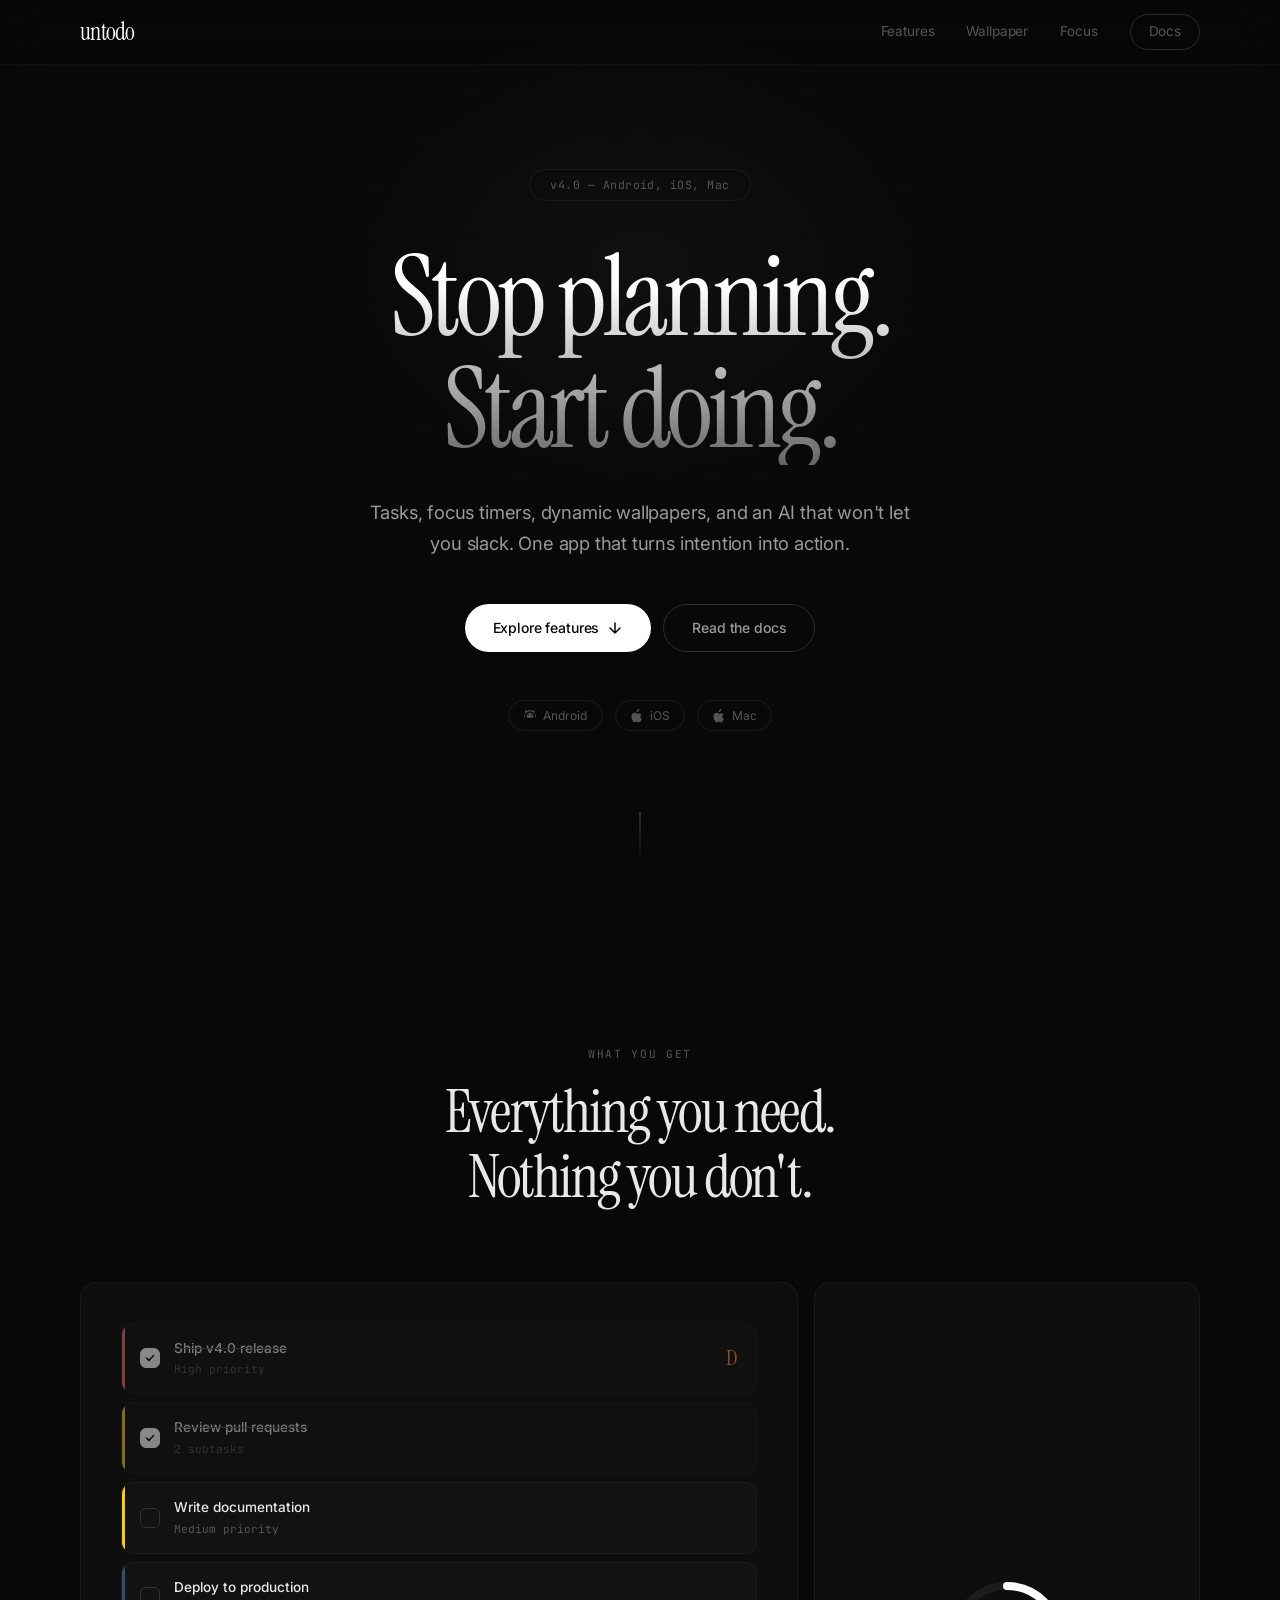
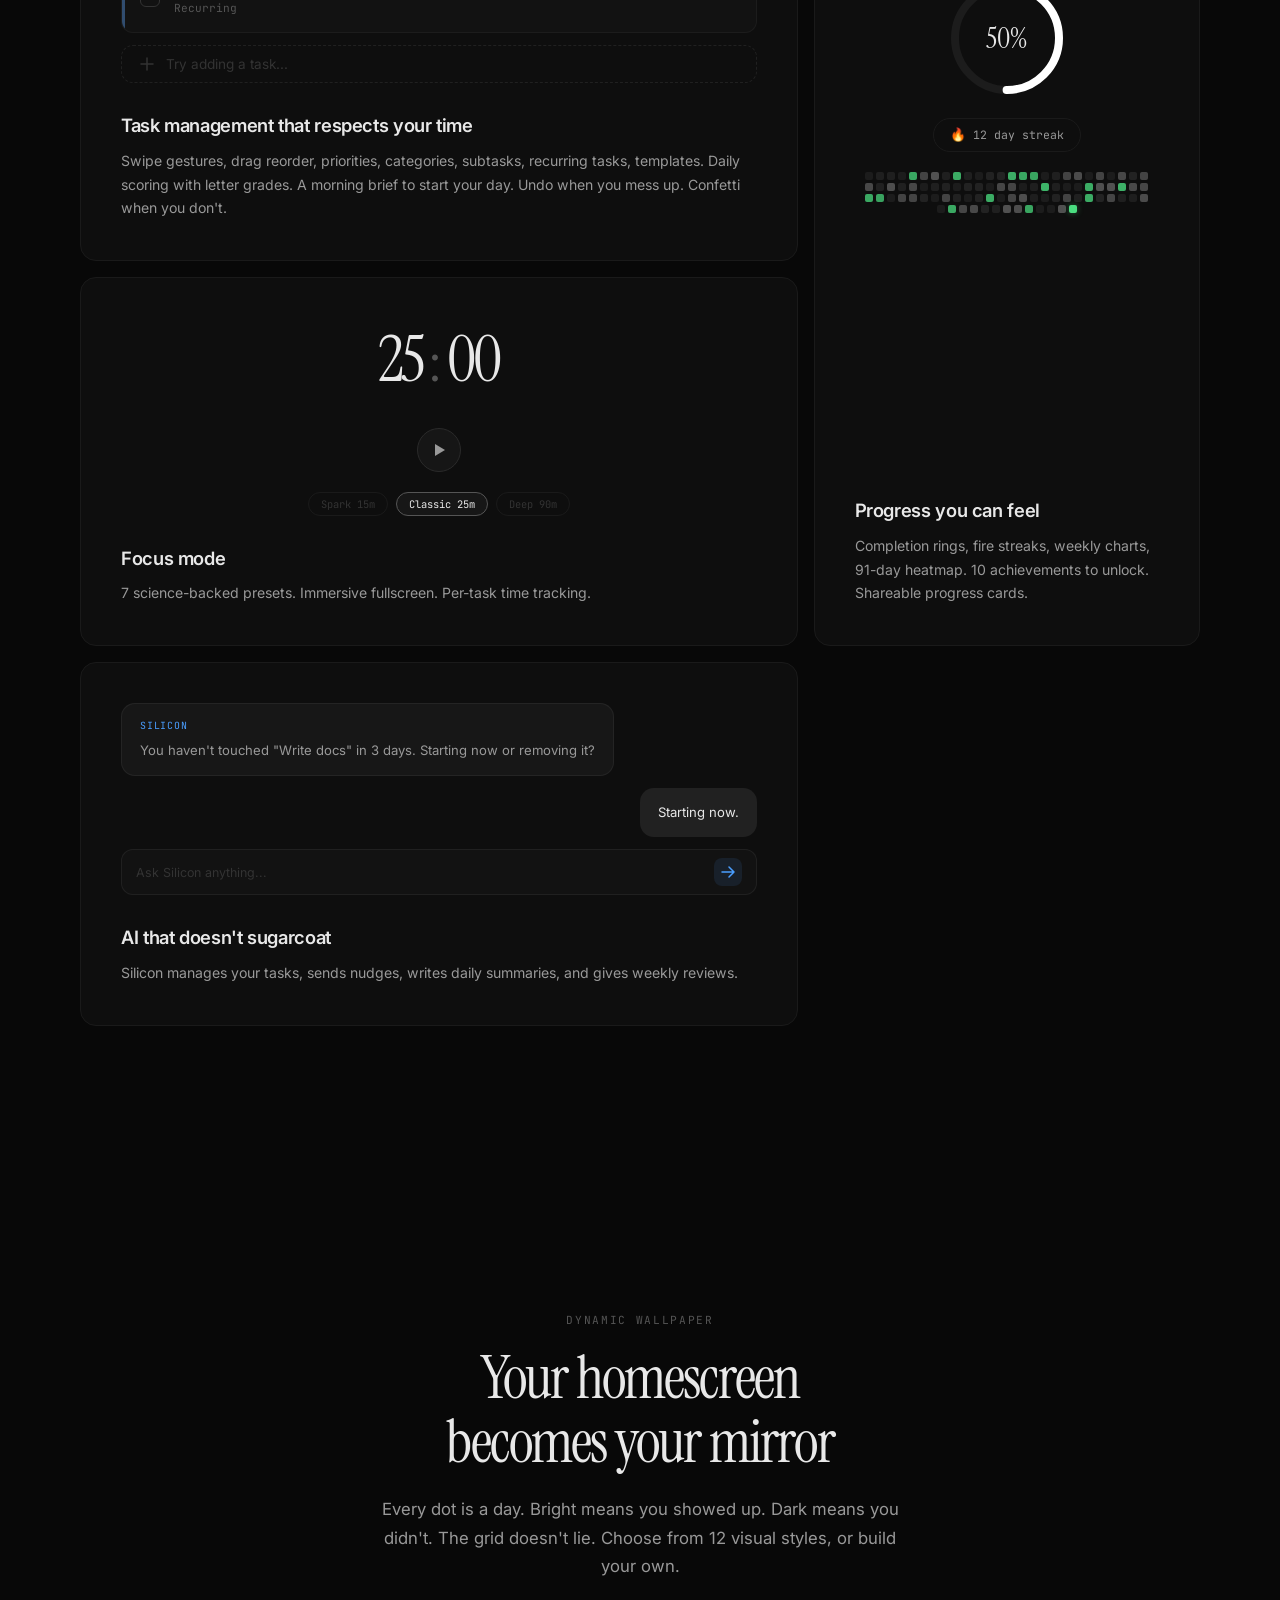
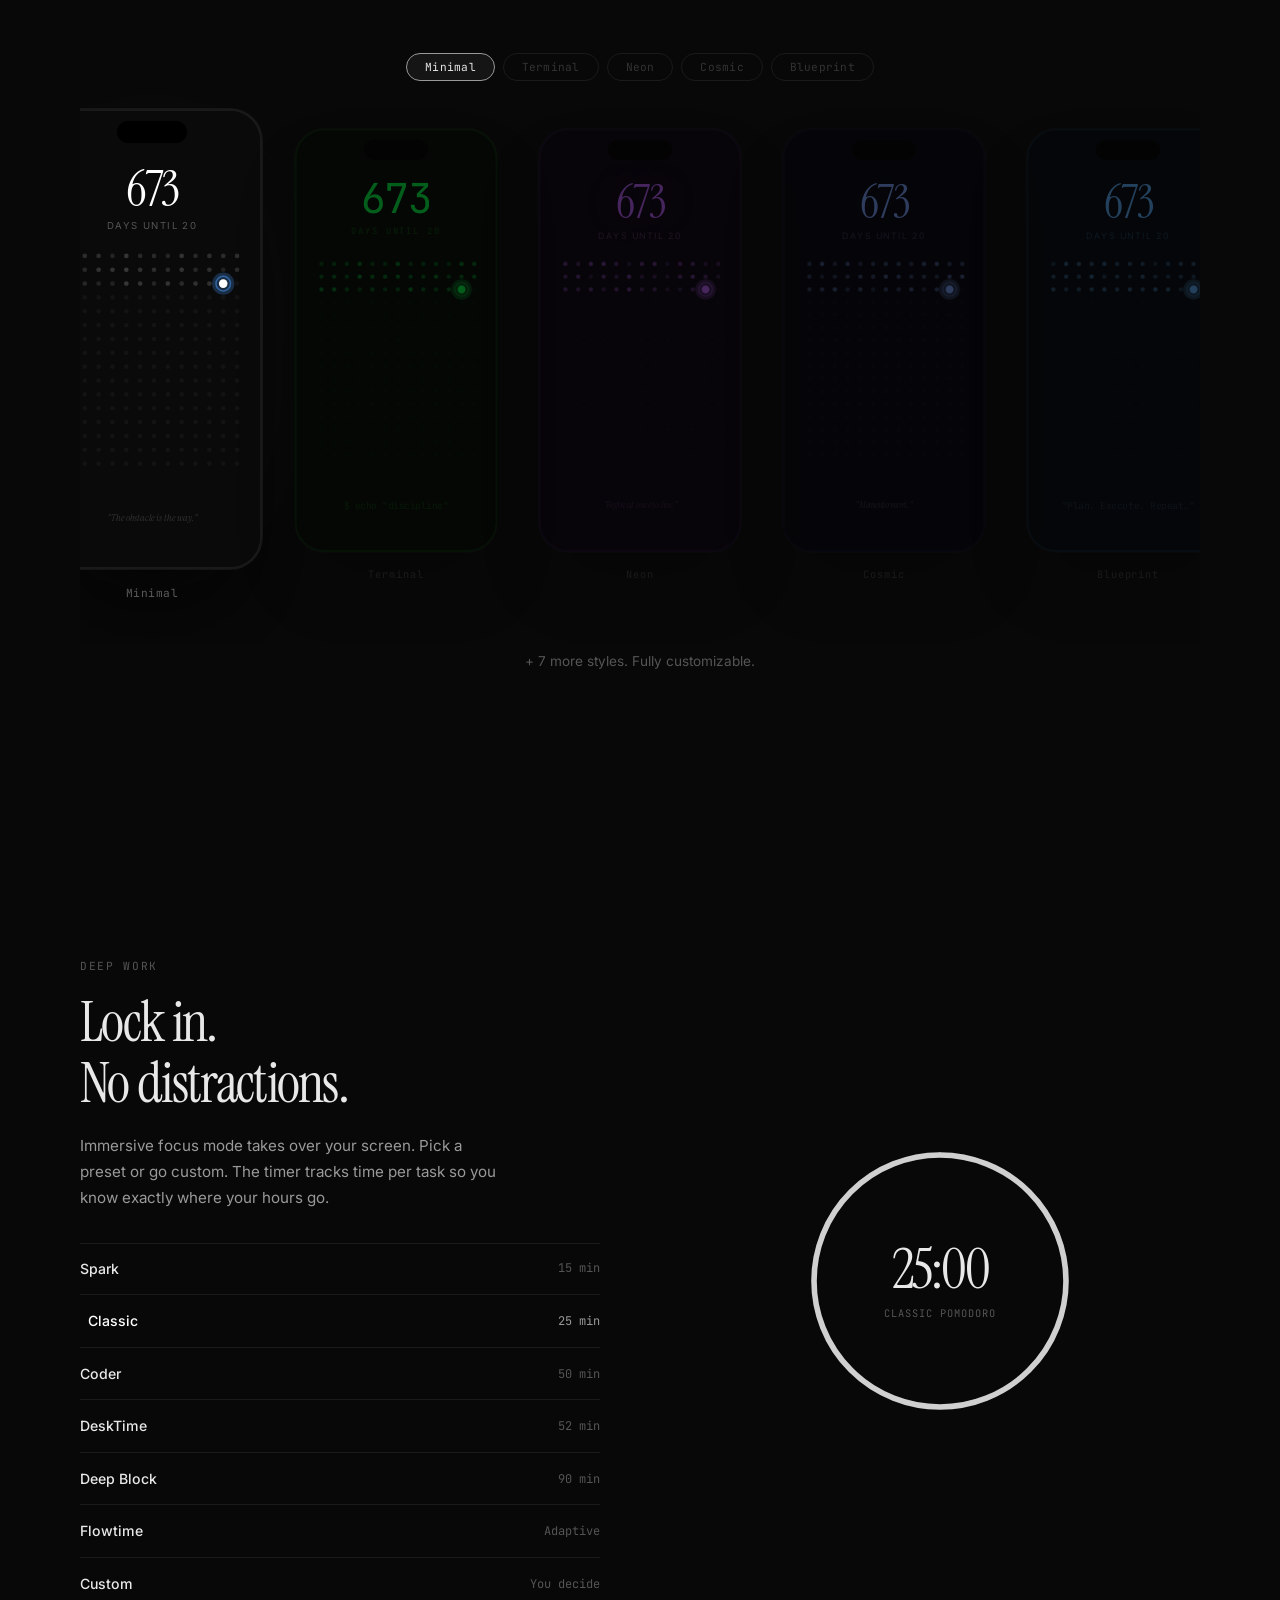
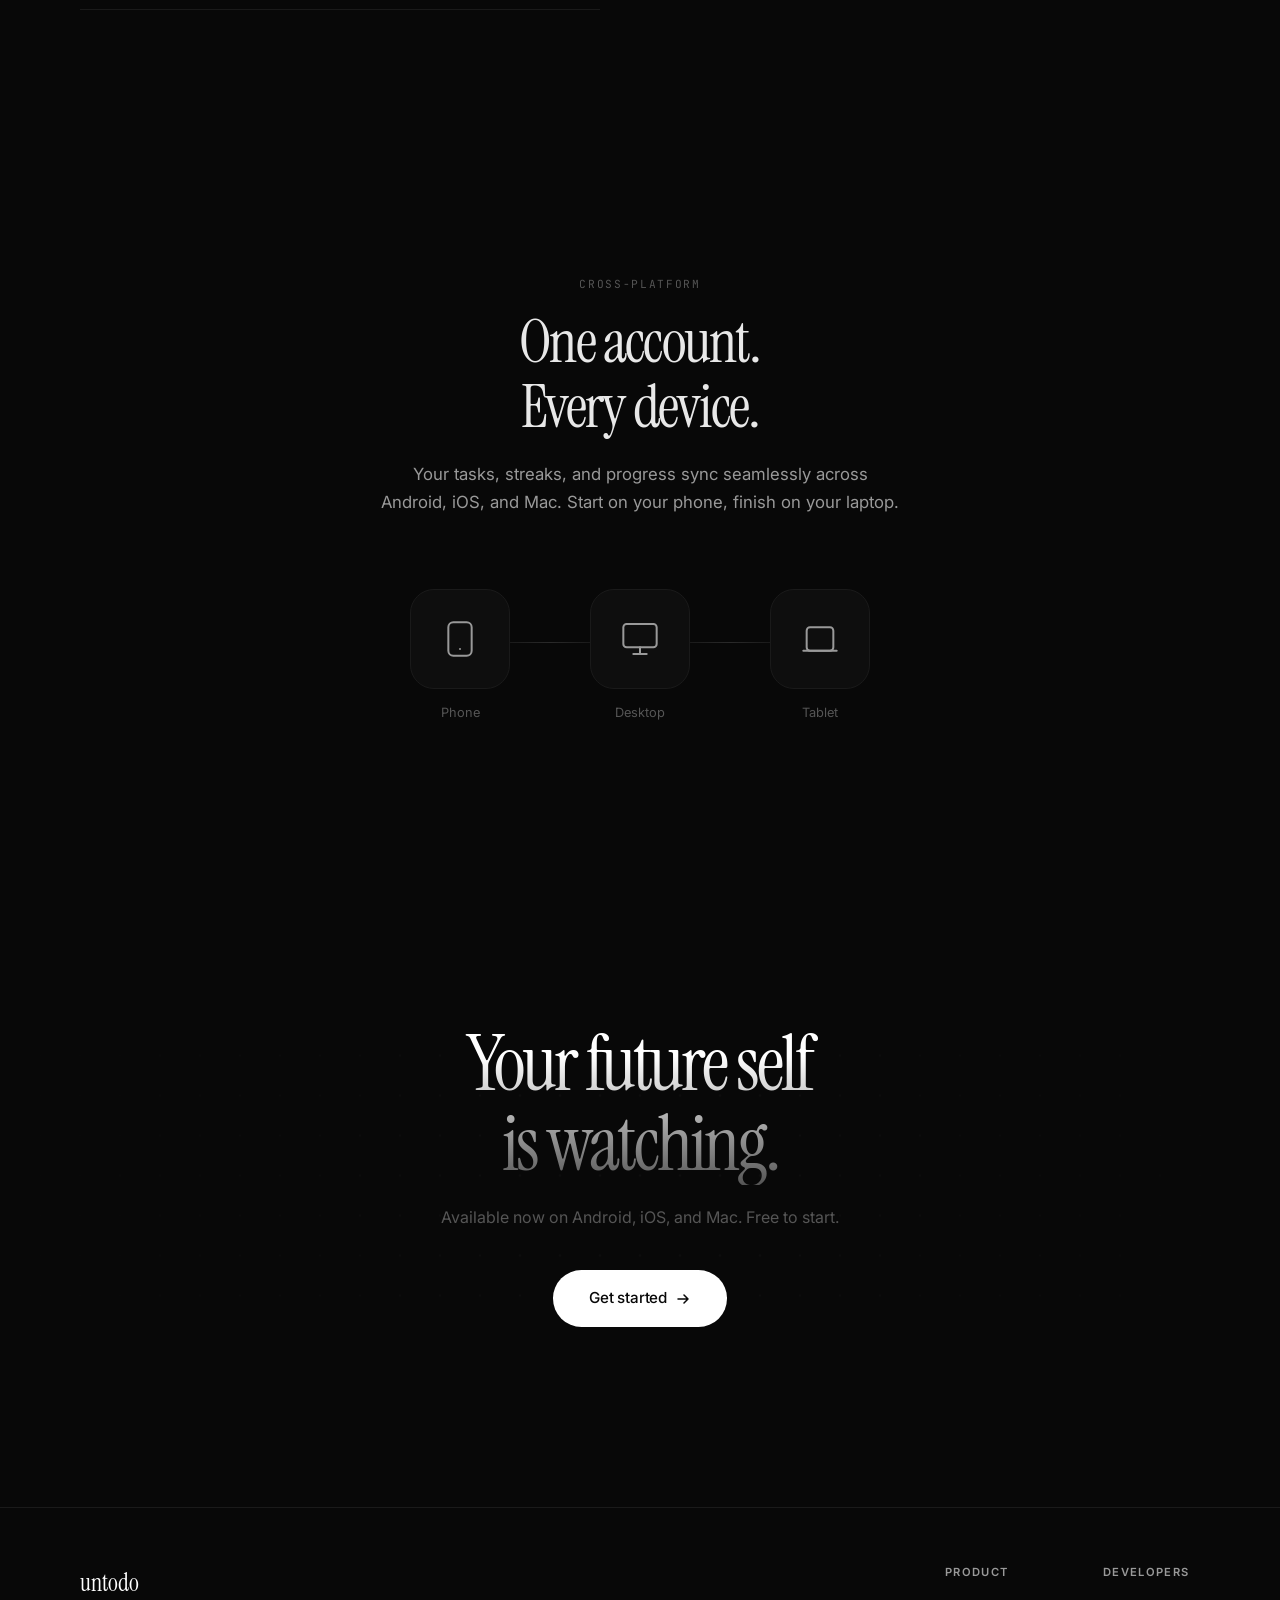
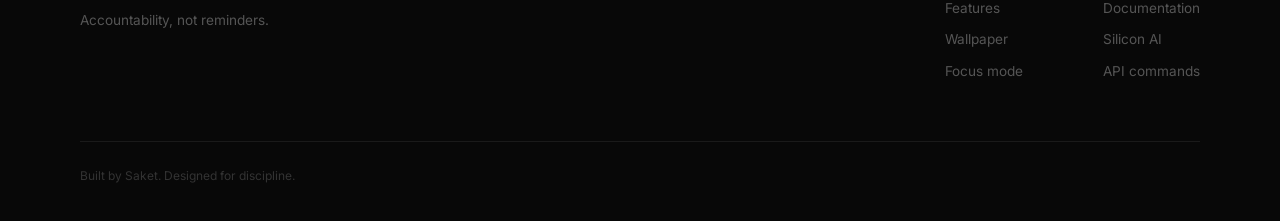
==== commit 4b12b281: "Make landing page interactive — live task management, timers, AI chat, and more - Task section: clic" ====
--- a/index.html
+++ b/index.html
@@ -13,6 +13,9 @@
 </head>
 <body>
 
+  <!-- Confetti overlay -->
+  <canvas id="confetti-canvas"></canvas>
+
   <!-- Nav -->
   <nav id="nav">
     <div class="nav-inner">
@@ -78,36 +81,52 @@
         <div class="bento-card bento-large" data-reveal>
           <div class="bento-card-inner">
             <div class="bento-visual">
-              <div class="task-demo">
-                <div class="task-item completed">
-                  <div class="task-check checked"></div>
+              <div class="task-demo" id="task-demo">
+                <div class="task-item completed" data-priority="high">
+                  <div class="task-priority-bar priority-high"></div>
+                  <div class="task-check checked">
+                    <svg class="check-icon" width="12" height="12" viewBox="0 0 12 12" fill="none"><path d="M2.5 6l2.5 2.5 4.5-5" stroke="currentColor" stroke-width="1.5" stroke-linecap="round" stroke-linejoin="round"/></svg>
+                  </div>
                   <div class="task-info">
                     <span class="task-title">Ship v4.0 release</span>
                     <span class="task-meta">High priority</span>
                   </div>
-                  <span class="task-grade grade-a">A</span>
-                </div>
-                <div class="task-item completed">
-                  <div class="task-check checked"></div>
+                  <span class="task-grade grade-a" id="task-grade-display">A</span>
+                </div>
+                <div class="task-item completed" data-priority="medium">
+                  <div class="task-priority-bar priority-medium"></div>
+                  <div class="task-check checked">
+                    <svg class="check-icon" width="12" height="12" viewBox="0 0 12 12" fill="none"><path d="M2.5 6l2.5 2.5 4.5-5" stroke="currentColor" stroke-width="1.5" stroke-linecap="round" stroke-linejoin="round"/></svg>
+                  </div>
                   <div class="task-info">
                     <span class="task-title">Review pull requests</span>
                     <span class="task-meta">2 subtasks</span>
                   </div>
                 </div>
-                <div class="task-item">
-                  <div class="task-check"></div>
+                <div class="task-item" data-priority="medium">
+                  <div class="task-priority-bar priority-medium"></div>
+                  <div class="task-check">
+                    <svg class="check-icon" width="12" height="12" viewBox="0 0 12 12" fill="none"><path d="M2.5 6l2.5 2.5 4.5-5" stroke="currentColor" stroke-width="1.5" stroke-linecap="round" stroke-linejoin="round"/></svg>
+                  </div>
                   <div class="task-info">
                     <span class="task-title">Write documentation</span>
                     <span class="task-meta">Medium priority</span>
                   </div>
                 </div>
-                <div class="task-item">
-                  <div class="task-check"></div>
+                <div class="task-item" data-priority="normal">
+                  <div class="task-priority-bar priority-normal"></div>
+                  <div class="task-check">
+                    <svg class="check-icon" width="12" height="12" viewBox="0 0 12 12" fill="none"><path d="M2.5 6l2.5 2.5 4.5-5" stroke="currentColor" stroke-width="1.5" stroke-linecap="round" stroke-linejoin="round"/></svg>
+                  </div>
                   <div class="task-info">
                     <span class="task-title">Deploy to production</span>
                     <span class="task-meta">Recurring</span>
                   </div>
                 </div>
+                <div class="task-input-wrap">
+                  <svg class="task-input-icon" width="14" height="14" viewBox="0 0 14 14" fill="none"><path d="M7 1v12M1 7h12" stroke="currentColor" stroke-width="1.5" stroke-linecap="round"/></svg>
+                  <input type="text" class="task-input" placeholder="Try adding a task..." maxlength="60" />
+                </div>
               </div>
             </div>
             <div class="bento-text">
@@ -118,7 +137,7 @@
         </div>
 
         <!-- Progress & Analytics -->
-        <div class="bento-card bento-tall" data-reveal>
+        <div class="bento-card bento-tall" data-reveal id="progress-card">
           <div class="bento-card-inner">
             <div class="bento-visual">
               <div class="progress-demo">
@@ -127,11 +146,13 @@
                     <circle cx="60" cy="60" r="52" fill="none" stroke="rgba(255,255,255,0.06)" stroke-width="8"/>
                     <circle class="progress-ring-fill" cx="60" cy="60" r="52" fill="none" stroke="#fff" stroke-width="8" stroke-linecap="round" stroke-dasharray="327" stroke-dashoffset="72" transform="rotate(-90 60 60)"/>
                   </svg>
-                  <div class="progress-ring-text">78%</div>
-                </div>
-                <div class="streak-badge">12 day streak</div>
+                  <div class="progress-ring-text" id="progress-percent">78%</div>
+                </div>
+                <div class="streak-badge">
+                  <span class="streak-fire">&#x1F525;</span> 12 day streak
+                </div>
                 <div class="heatmap-mini">
-                  <div class="heatmap-row"></div>
+                  <div class="heatmap-row" id="heatmap-row"></div>
                 </div>
               </div>
             </div>
@@ -146,16 +167,20 @@
         <div class="bento-card" data-reveal>
           <div class="bento-card-inner">
             <div class="bento-visual">
-              <div class="timer-demo">
-                <div class="timer-display">
-                  <span class="timer-minutes">25</span>
-                  <span class="timer-colon">:</span>
-                  <span class="timer-seconds">00</span>
-                </div>
-                <div class="timer-presets">
-                  <span class="preset-tag">Spark 15m</span>
-                  <span class="preset-tag active">Classic 25m</span>
-                  <span class="preset-tag">Deep 90m</span>
+              <div class="timer-demo" id="timer-demo">
+                <div class="timer-display" id="timer-display">
+                  <span class="timer-minutes" id="timer-min">25</span>
+                  <span class="timer-colon" id="timer-colon">:</span>
+                  <span class="timer-seconds" id="timer-sec">00</span>
+                </div>
+                <button class="timer-play-btn" id="timer-play" aria-label="Start timer">
+                  <svg class="play-icon" width="20" height="20" viewBox="0 0 20 20" fill="currentColor"><path d="M6 4l10 6-10 6V4z"/></svg>
+                  <svg class="pause-icon" width="20" height="20" viewBox="0 0 20 20" fill="currentColor"><rect x="5" y="4" width="3.5" height="12" rx="1"/><rect x="11.5" y="4" width="3.5" height="12" rx="1"/></svg>
+                </button>
+                <div class="timer-presets" id="timer-presets">
+                  <button class="preset-tag" data-minutes="15">Spark 15m</button>
+                  <button class="preset-tag active" data-minutes="25">Classic 25m</button>
+                  <button class="preset-tag" data-minutes="90">Deep 90m</button>
                 </div>
               </div>
             </div>
@@ -170,13 +195,27 @@
         <div class="bento-card" data-reveal>
           <div class="bento-card-inner">
             <div class="bento-visual">
-              <div class="ai-demo">
-                <div class="ai-message ai-incoming">
+              <div class="ai-demo" id="ai-demo">
+                <div class="ai-messages" id="ai-messages">
+                  <div class="ai-message ai-incoming">
+                    <span class="ai-label">Silicon</span>
+                    <span>You haven't touched "Write docs" in 3 days. Starting now or removing it?</span>
+                  </div>
+                  <div class="ai-message ai-outgoing">
+                    <span>Starting now.</span>
+                  </div>
+                </div>
+                <div class="ai-typing" id="ai-typing">
                   <span class="ai-label">Silicon</span>
-                  <span>You haven't touched "Write docs" in 3 days. Starting now or removing it?</span>
-                </div>
-                <div class="ai-message ai-outgoing">
-                  <span>Starting now.</span>
+                  <div class="typing-dots">
+                    <span></span><span></span><span></span>
+                  </div>
+                </div>
+                <div class="ai-input-wrap">
+                  <input type="text" class="ai-input" id="ai-input" placeholder="Ask Silicon anything..." maxlength="120" />
+                  <button class="ai-send-btn" id="ai-send" aria-label="Send">
+                    <svg width="14" height="14" viewBox="0 0 14 14" fill="none"><path d="M1 7h12M8 2l5 5-5 5" stroke="currentColor" stroke-width="1.5" stroke-linecap="round" stroke-linejoin="round"/></svg>
+                  </button>
                 </div>
               </div>
             </div>
@@ -199,9 +238,17 @@
         <p class="section-desc">Every dot is a day. Bright means you showed up. Dark means you didn't. The grid doesn't lie. Choose from 12 visual styles, or build your own.</p>
       </div>
 
+      <div class="wallpaper-themes" id="wallpaper-themes">
+        <button class="theme-tab active" data-theme="minimal">Minimal</button>
+        <button class="theme-tab" data-theme="terminal">Terminal</button>
+        <button class="theme-tab" data-theme="neon">Neon</button>
+        <button class="theme-tab" data-theme="cosmic">Cosmic</button>
+        <button class="theme-tab" data-theme="blueprint">Blueprint</button>
+      </div>
+
       <div class="wallpaper-showcase">
-        <div class="wallpaper-track">
-          <div class="phone-mockup" data-style="Minimal">
+        <div class="wallpaper-track" id="wallpaper-track">
+          <div class="phone-mockup active" data-style="Minimal" data-theme-id="minimal">
             <div class="phone-bezel">
               <div class="phone-notch"></div>
               <canvas class="phone-canvas" data-theme="minimal"></canvas>
@@ -213,7 +260,7 @@
             </div>
             <div class="phone-style-name">Minimal</div>
           </div>
-          <div class="phone-mockup" data-style="Terminal">
+          <div class="phone-mockup" data-style="Terminal" data-theme-id="terminal">
             <div class="phone-bezel terminal-theme">
               <div class="phone-notch"></div>
               <canvas class="phone-canvas" data-theme="terminal"></canvas>
@@ -225,7 +272,7 @@
             </div>
             <div class="phone-style-name">Terminal</div>
           </div>
-          <div class="phone-mockup" data-style="Neon">
+          <div class="phone-mockup" data-style="Neon" data-theme-id="neon">
             <div class="phone-bezel neon-theme">
               <div class="phone-notch"></div>
               <canvas class="phone-canvas" data-theme="neon"></canvas>
@@ -237,7 +284,7 @@
             </div>
             <div class="phone-style-name">Neon</div>
           </div>
-          <div class="phone-mockup" data-style="Cosmic">
+          <div class="phone-mockup" data-style="Cosmic" data-theme-id="cosmic">
             <div class="phone-bezel cosmic-theme">
               <div class="phone-notch"></div>
               <canvas class="phone-canvas" data-theme="cosmic"></canvas>
@@ -249,7 +296,7 @@
             </div>
             <div class="phone-style-name">Cosmic</div>
           </div>
-          <div class="phone-mockup" data-style="Blueprint">
+          <div class="phone-mockup" data-style="Blueprint" data-theme-id="blueprint">
             <div class="phone-bezel blueprint-theme">
               <div class="phone-notch"></div>
               <canvas class="phone-canvas" data-theme="blueprint"></canvas>
@@ -275,46 +322,46 @@
           <span class="section-label">Deep work</span>
           <h2>Lock in.<br>No distractions.</h2>
           <p>Immersive focus mode takes over your screen. Pick a preset or go custom. The timer tracks time per task so you know exactly where your hours go.</p>
-          <div class="focus-presets-list">
-            <div class="focus-preset-item">
+          <div class="focus-presets-list" id="focus-presets">
+            <div class="focus-preset-item" data-focus-minutes="15">
               <span class="fp-name">Spark</span>
               <span class="fp-time">15 min</span>
             </div>
-            <div class="focus-preset-item">
+            <div class="focus-preset-item active" data-focus-minutes="25">
               <span class="fp-name">Classic</span>
               <span class="fp-time">25 min</span>
             </div>
-            <div class="focus-preset-item">
+            <div class="focus-preset-item" data-focus-minutes="50">
               <span class="fp-name">Coder</span>
               <span class="fp-time">50 min</span>
             </div>
-            <div class="focus-preset-item">
+            <div class="focus-preset-item" data-focus-minutes="52">
               <span class="fp-name">DeskTime</span>
               <span class="fp-time">52 min</span>
             </div>
-            <div class="focus-preset-item">
+            <div class="focus-preset-item" data-focus-minutes="90">
               <span class="fp-name">Deep Block</span>
               <span class="fp-time">90 min</span>
             </div>
-            <div class="focus-preset-item">
+            <div class="focus-preset-item" data-focus-minutes="0">
               <span class="fp-name">Flowtime</span>
               <span class="fp-time">Adaptive</span>
             </div>
-            <div class="focus-preset-item">
+            <div class="focus-preset-item" data-focus-minutes="0">
               <span class="fp-name">Custom</span>
               <span class="fp-time">You decide</span>
             </div>
           </div>
         </div>
         <div class="focus-visual" data-reveal>
-          <div class="focus-timer-big">
+          <div class="focus-timer-big" id="focus-timer-big">
             <svg class="focus-ring" viewBox="0 0 200 200">
               <circle cx="100" cy="100" r="90" fill="none" stroke="rgba(255,255,255,0.04)" stroke-width="4"/>
               <circle class="focus-ring-progress" cx="100" cy="100" r="90" fill="none" stroke="rgba(255,255,255,0.8)" stroke-width="4" stroke-linecap="round" stroke-dasharray="565" stroke-dashoffset="141" transform="rotate(-90 100 100)"/>
             </svg>
             <div class="focus-timer-inner">
-              <div class="focus-timer-time">18:42</div>
-              <div class="focus-timer-label">Classic Pomodoro</div>
+              <div class="focus-timer-time" id="focus-timer-time">25:00</div>
+              <div class="focus-timer-label" id="focus-timer-label">Classic Pomodoro</div>
             </div>
           </div>
         </div>
--- a/style.css
+++ b/style.css
@@ -25,6 +25,11 @@
   --radius: 16px;
   --radius-sm: 10px;
   --transition: 0.25s cubic-bezier(0.4, 0, 0.2, 1);
+  --green: #4ade80;
+  --yellow: #facc15;
+  --red: #f87171;
+  --blue: #60a5fa;
+  --purple: #a78bfa;
 }
 
 html {
@@ -52,6 +57,19 @@
   margin: 0 auto;
   padding: 0 40px;
   position: relative;
+}
+
+/* ============================================
+   Confetti Canvas
+   ============================================ */
+
+#confetti-canvas {
+  position: fixed;
+  inset: 0;
+  width: 100%;
+  height: 100%;
+  z-index: 9999;
+  pointer-events: none;
 }
 
 /* ============================================
@@ -166,6 +184,7 @@
   width: 100%;
   height: 100%;
   z-index: 0;
+  cursor: crosshair;
 }
 
 .hero-glow {
@@ -424,7 +443,10 @@
   line-height: 1.7;
 }
 
-/* Task Demo */
+/* ============================================
+   Task Demo — Interactive
+   ============================================ */
+
 .task-demo {
   width: 100%;
   display: flex;
@@ -441,14 +463,91 @@
   border: 1px solid rgba(255, 255, 255, 0.04);
   border-radius: 12px;
   transition: all 0.3s ease;
+  position: relative;
+  overflow: hidden;
+  cursor: default;
+  user-select: none;
+}
+
+.task-item::before {
+  content: '';
+  position: absolute;
+  inset: 0;
+  background: linear-gradient(90deg, rgba(74, 222, 128, 0.06) 0%, transparent 60%);
+  opacity: 0;
+  transition: opacity 0.4s ease;
+  pointer-events: none;
+}
+
+.task-item:hover::before {
+  opacity: 1;
 }
 
 .task-item:hover {
   background: rgba(255, 255, 255, 0.04);
+  border-color: rgba(255, 255, 255, 0.08);
 }
 
 .task-item.completed {
   opacity: 0.5;
+}
+
+.task-item.completing {
+  animation: taskComplete 0.4s ease;
+}
+
+@keyframes taskComplete {
+  0% { transform: scale(1); }
+  30% { transform: scale(0.97); }
+  60% { transform: scale(1.02); }
+  100% { transform: scale(1); }
+}
+
+.task-item.uncompleting {
+  animation: taskUncomplete 0.3s ease;
+}
+
+@keyframes taskUncomplete {
+  0% { opacity: 0.5; }
+  100% { opacity: 1; }
+}
+
+.task-item.task-new {
+  animation: taskSlideIn 0.35s cubic-bezier(0.4, 0, 0.2, 1);
+}
+
+@keyframes taskSlideIn {
+  from {
+    opacity: 0;
+    transform: translateY(12px) scale(0.96);
+  }
+  to {
+    opacity: 1;
+    transform: translateY(0) scale(1);
+  }
+}
+
+/* Priority bar */
+.task-priority-bar {
+  position: absolute;
+  left: 0;
+  top: 0;
+  bottom: 0;
+  width: 3px;
+  border-radius: 3px 0 0 3px;
+}
+
+.priority-high {
+  background: var(--red);
+}
+
+.priority-medium {
+  background: var(--yellow);
+}
+
+.priority-normal {
+  background: var(--blue);
+  opacity: 0.4;
 }
 
 .task-check {
@@ -457,12 +556,38 @@
   border-radius: 6px;
   border: 1.5px solid var(--text-dim);
   flex-shrink: 0;
+  transition: all 0.25s cubic-bezier(0.4, 0, 0.2, 1);
+  cursor: pointer;
+  display: flex;
+  align-items: center;
+  justify-content: center;
+  position: relative;
+}
+
+.task-check:hover {
+  border-color: var(--text-muted);
+  transform: scale(1.1);
+}
+
+.task-check:active {
+  transform: scale(0.9);
+}
+
+.task-check .check-icon {
+  opacity: 0;
+  transform: scale(0.5);
   transition: all 0.2s ease;
+  color: var(--bg);
 }
 
 .task-check.checked {
   background: var(--accent);
   border-color: var(--accent);
+}
+
+.task-check.checked .check-icon {
+  opacity: 1;
+  transform: scale(1);
 }
 
 .task-info {
@@ -476,6 +601,12 @@
   font-size: 0.85rem;
   font-weight: 500;
   color: var(--text);
+  transition: all 0.3s ease;
+}
+
+.task-item.completed .task-title {
+  text-decoration: line-through;
+  text-decoration-color: var(--text-muted);
 }
 
 .task-meta {
@@ -489,13 +620,61 @@
   font-size: 1.4rem;
   font-weight: 400;
   color: var(--text-muted);
-}
-
-.grade-a {
-  color: #4ade80;
-}
-
-/* Progress Demo */
+  transition: all 0.4s ease;
+}
+
+.grade-a { color: var(--green); }
+.grade-b { color: var(--blue); }
+.grade-c { color: var(--yellow); }
+.grade-d { color: #fb923c; }
+.grade-f { color: var(--red); }
+
+/* Task input */
+.task-input-wrap {
+  display: flex;
+  align-items: center;
+  gap: 12px;
+  padding: 10px 18px;
+  border: 1px dashed rgba(255, 255, 255, 0.08);
+  border-radius: 12px;
+  transition: all 0.3s ease;
+  margin-top: 4px;
+}
+
+.task-input-wrap:focus-within {
+  border-color: rgba(255, 255, 255, 0.2);
+  background: rgba(255, 255, 255, 0.02);
+}
+
+.task-input-icon {
+  color: var(--text-dim);
+  flex-shrink: 0;
+  transition: color 0.3s ease;
+}
+
+.task-input-wrap:focus-within .task-input-icon {
+  color: var(--text-muted);
+}
+
+.task-input {
+  flex: 1;
+  background: none;
+  border: none;
+  outline: none;
+  color: var(--text);
+  font-family: 'Inter', sans-serif;
+  font-size: 0.85rem;
+  font-weight: 400;
+}
+
+.task-input::placeholder {
+  color: var(--text-dim);
+}
+
+/* ============================================
+   Progress Demo — Interactive
+   ============================================ */
+
 .progress-demo {
   display: flex;
   flex-direction: column;
@@ -508,11 +687,20 @@
   position: relative;
   width: 120px;
   height: 120px;
+  transition: transform 0.4s ease;
+}
+
+.progress-ring-wrap:hover {
+  transform: scale(1.05);
 }
 
 .progress-ring {
   width: 100%;
   height: 100%;
+}
+
+.progress-ring-fill {
+  transition: stroke-dashoffset 0.8s cubic-bezier(0.4, 0, 0.2, 1);
 }
 
 .progress-ring-text {
@@ -524,6 +712,7 @@
   font-family: 'Instrument Serif', serif;
   font-size: 1.8rem;
   color: var(--text);
+  transition: all 0.3s ease;
 }
 
 .streak-badge {
@@ -533,6 +722,11 @@
   padding: 6px 16px;
   border: 1px solid var(--border);
   border-radius: 100px;
+  transition: all 0.3s ease;
+}
+
+.streak-fire {
+  font-size: 0.8rem;
 }
 
 .heatmap-mini {
@@ -552,9 +746,50 @@
   height: 8px;
   border-radius: 2px;
   background: rgba(255, 255, 255, 0.06);
-}
-
-/* Timer Demo */
+  transition: all 0.2s ease;
+  cursor: pointer;
+  position: relative;
+}
+
+.heatmap-dot:hover {
+  transform: scale(1.8);
+  z-index: 10;
+}
+
+/* Heatmap tooltip */
+.heatmap-dot[data-tooltip]:hover::after {
+  content: attr(data-tooltip);
+  position: absolute;
+  bottom: calc(100% + 8px);
+  left: 50%;
+  transform: translateX(-50%);
+  background: #1a1a1a;
+  color: var(--text);
+  padding: 5px 10px;
+  border-radius: 6px;
+  font-size: 0.6rem;
+  font-family: 'JetBrains Mono', monospace;
+  white-space: nowrap;
+  pointer-events: none;
+  border: 1px solid var(--border-hover);
+  z-index: 100;
+}
+
+.heatmap-dot[data-tooltip]:hover::before {
+  content: '';
+  position: absolute;
+  bottom: calc(100% + 4px);
+  left: 50%;
+  transform: translateX(-50%);
+  border: 4px solid transparent;
+  border-top-color: #1a1a1a;
+  z-index: 100;
+}
+
+/* ============================================
+   Timer Demo — Interactive
+   ============================================ */
+
 .timer-demo {
   display: flex;
   flex-direction: column;
@@ -566,6 +801,8 @@
   display: flex;
   align-items: baseline;
   gap: 2px;
+  cursor: default;
+  user-select: none;
 }
 
 .timer-minutes, .timer-seconds {
@@ -574,6 +811,7 @@
   color: var(--text);
   letter-spacing: -0.04em;
   line-height: 1;
+  transition: color 0.3s ease;
 }
 
 .timer-colon {
@@ -584,9 +822,61 @@
   animation: colonBlink 1.5s ease-in-out infinite;
 }
 
+.timer-demo.running .timer-colon {
+  animation: colonBlink 0.8s ease-in-out infinite;
+}
+
+.timer-demo.running .timer-minutes,
+.timer-demo.running .timer-seconds {
+  color: var(--green);
+}
+
 @keyframes colonBlink {
   0%, 100% { opacity: 1; }
   50% { opacity: 0.2; }
+}
+
+.timer-play-btn {
+  width: 44px;
+  height: 44px;
+  border-radius: 50%;
+  border: 1.5px solid var(--border-hover);
+  background: rgba(255, 255, 255, 0.03);
+  color: var(--text-secondary);
+  cursor: pointer;
+  display: flex;
+  align-items: center;
+  justify-content: center;
+  transition: all 0.25s ease;
+}
+
+.timer-play-btn:hover {
+  border-color: var(--text-muted);
+  background: rgba(255, 255, 255, 0.06);
+  color: var(--text);
+  transform: scale(1.08);
+}
+
+.timer-play-btn:active {
+  transform: scale(0.95);
+}
+
+.timer-play-btn .pause-icon {
+  display: none;
+}
+
+.timer-demo.running .timer-play-btn .play-icon {
+  display: none;
+}
+
+.timer-demo.running .timer-play-btn .pause-icon {
+  display: block;
+}
+
+.timer-demo.running .timer-play-btn {
+  border-color: var(--green);
+  background: rgba(74, 222, 128, 0.08);
+  color: var(--green);
 }
 
 .timer-presets {
@@ -604,6 +894,13 @@
   border: 1px solid var(--border);
   border-radius: 100px;
   transition: all 0.2s ease;
+  cursor: pointer;
+  background: none;
+}
+
+.preset-tag:hover {
+  border-color: var(--text-muted);
+  color: var(--text-secondary);
 }
 
 .preset-tag.active {
@@ -612,12 +909,30 @@
   background: rgba(255, 255, 255, 0.04);
 }
 
-/* AI Demo */
+/* ============================================
+   AI Demo — Interactive Chat
+   ============================================ */
+
 .ai-demo {
+  display: flex;
+  flex-direction: column;
+  gap: 0;
+  width: 100%;
+  max-height: 280px;
+}
+
+.ai-messages {
   display: flex;
   flex-direction: column;
   gap: 12px;
-  width: 100%;
+  flex: 1;
+  overflow-y: auto;
+  padding-bottom: 12px;
+  scrollbar-width: none;
+}
+
+.ai-messages::-webkit-scrollbar {
+  display: none;
 }
 
 .ai-message {
@@ -626,6 +941,18 @@
   font-size: 0.82rem;
   line-height: 1.6;
   max-width: 90%;
+  animation: messageSlide 0.3s cubic-bezier(0.4, 0, 0.2, 1);
+}
+
+@keyframes messageSlide {
+  from {
+    opacity: 0;
+    transform: translateY(8px);
+  }
+  to {
+    opacity: 1;
+    transform: translateY(0);
+  }
 }
 
 .ai-incoming {
@@ -655,12 +982,145 @@
   color: var(--text);
 }
 
+/* Typing indicator */
+.ai-typing {
+  display: none;
+  align-self: flex-start;
+  padding: 12px 18px;
+  background: rgba(255, 255, 255, 0.04);
+  border: 1px solid rgba(255, 255, 255, 0.06);
+  border-radius: 14px;
+  flex-direction: column;
+  gap: 6px;
+  margin-bottom: 12px;
+}
+
+.ai-typing.visible {
+  display: flex;
+  animation: messageSlide 0.3s ease;
+}
+
+.typing-dots {
+  display: flex;
+  gap: 4px;
+  align-items: center;
+  height: 16px;
+}
+
+.typing-dots span {
+  width: 5px;
+  height: 5px;
+  border-radius: 50%;
+  background: var(--text-muted);
+  animation: typingBounce 1.2s ease-in-out infinite;
+}
+
+.typing-dots span:nth-child(2) {
+  animation-delay: 0.15s;
+}
+
+.typing-dots span:nth-child(3) {
+  animation-delay: 0.3s;
+}
+
+@keyframes typingBounce {
+  0%, 60%, 100% { transform: translateY(0); opacity: 0.4; }
+  30% { transform: translateY(-4px); opacity: 1; }
+}
+
+/* AI input */
+.ai-input-wrap {
+  display: flex;
+  align-items: center;
+  gap: 8px;
+  padding: 8px 14px;
+  border: 1px solid rgba(255, 255, 255, 0.06);
+  border-radius: 12px;
+  background: rgba(255, 255, 255, 0.02);
+  transition: all 0.3s ease;
+}
+
+.ai-input-wrap:focus-within {
+  border-color: rgba(74, 158, 255, 0.3);
+  background: rgba(255, 255, 255, 0.03);
+}
+
+.ai-input {
+  flex: 1;
+  background: none;
+  border: none;
+  outline: none;
+  color: var(--text);
+  font-family: 'Inter', sans-serif;
+  font-size: 0.78rem;
+}
+
+.ai-input::placeholder {
+  color: var(--text-dim);
+}
+
+.ai-send-btn {
+  width: 28px;
+  height: 28px;
+  border-radius: 8px;
+  border: none;
+  background: rgba(74, 158, 255, 0.1);
+  color: var(--accent-blue);
+  cursor: pointer;
+  display: flex;
+  align-items: center;
+  justify-content: center;
+  transition: all 0.2s ease;
+  flex-shrink: 0;
+}
+
+.ai-send-btn:hover {
+  background: rgba(74, 158, 255, 0.2);
+  transform: scale(1.05);
+}
+
+.ai-send-btn:active {
+  transform: scale(0.95);
+}
+
 /* ============================================
-   Wallpaper Showcase
+   Wallpaper Showcase — Interactive
    ============================================ */
 
 #wallpaper {
   overflow: hidden;
+}
+
+.wallpaper-themes {
+  display: flex;
+  gap: 8px;
+  justify-content: center;
+  margin-bottom: 8px;
+  flex-wrap: wrap;
+}
+
+.theme-tab {
+  font-family: 'JetBrains Mono', monospace;
+  font-size: 0.7rem;
+  color: var(--text-dim);
+  padding: 6px 18px;
+  border: 1px solid var(--border);
+  border-radius: 100px;
+  background: none;
+  cursor: pointer;
+  transition: all 0.25s ease;
+  letter-spacing: 0.02em;
+}
+
+.theme-tab:hover {
+  border-color: var(--text-muted);
+  color: var(--text-secondary);
+}
+
+.theme-tab.active {
+  color: var(--text);
+  border-color: var(--text-secondary);
+  background: rgba(255, 255, 255, 0.05);
 }
 
 .wallpaper-showcase {
@@ -688,6 +1148,16 @@
   flex-direction: column;
   align-items: center;
   gap: 16px;
+  transition: all 0.5s cubic-bezier(0.4, 0, 0.2, 1);
+  opacity: 0.5;
+  transform: scale(0.92);
+  filter: brightness(0.7);
+}
+
+.phone-mockup.active {
+  opacity: 1;
+  transform: scale(1);
+  filter: brightness(1);
 }
 
 .phone-bezel {
@@ -705,12 +1175,15 @@
   transition: transform 0.5s cubic-bezier(0.4, 0, 0.2, 1), box-shadow 0.5s ease;
 }
 
-.phone-mockup:hover .phone-bezel {
-  transform: translateY(-8px);
+.phone-mockup.active .phone-bezel {
   box-shadow:
     0 0 0 1px rgba(255, 255, 255, 0.06),
     0 60px 100px -20px rgba(0, 0, 0, 0.7),
-    0 0 160px -40px rgba(255, 255, 255, 0.05);
+    0 0 160px -40px rgba(255, 255, 255, 0.06);
+}
+
+.phone-mockup.active:hover .phone-bezel {
+  transform: translateY(-8px);
 }
 
 .phone-notch {
@@ -775,6 +1248,11 @@
   font-size: 0.7rem;
   color: var(--text-muted);
   letter-spacing: 0.05em;
+  transition: color 0.3s ease;
+}
+
+.phone-mockup.active .phone-style-name {
+  color: var(--text-secondary);
 }
 
 /* Theme variants */
@@ -846,7 +1324,7 @@
 }
 
 /* ============================================
-   Focus Section
+   Focus Section — Interactive
    ============================================ */
 
 .focus-layout {
@@ -885,22 +1363,42 @@
   align-items: center;
   padding: 14px 0;
   border-bottom: 1px solid var(--border);
+  cursor: pointer;
+  transition: all 0.25s ease;
 }
 
 .focus-preset-item:first-child {
   border-top: 1px solid var(--border);
+}
+
+.focus-preset-item:hover {
+  padding-left: 8px;
+}
+
+.focus-preset-item.active {
+  padding-left: 8px;
+}
+
+.focus-preset-item.active .fp-name {
+  color: var(--accent);
+}
+
+.focus-preset-item.active .fp-time {
+  color: var(--text-secondary);
 }
 
 .fp-name {
   font-size: 0.88rem;
   font-weight: 500;
   color: var(--text);
+  transition: all 0.25s ease;
 }
 
 .fp-time {
   font-family: 'JetBrains Mono', monospace;
   font-size: 0.75rem;
   color: var(--text-muted);
+  transition: all 0.25s ease;
 }
 
 .focus-visual {
@@ -913,11 +1411,25 @@
   position: relative;
   width: 280px;
   height: 280px;
+  cursor: pointer;
+  transition: transform 0.3s ease;
+}
+
+.focus-timer-big:hover {
+  transform: scale(1.03);
+}
+
+.focus-timer-big:active {
+  transform: scale(0.98);
 }
 
 .focus-ring {
   width: 100%;
   height: 100%;
+}
+
+.focus-ring-progress {
+  transition: stroke-dashoffset 0.8s cubic-bezier(0.4, 0, 0.2, 1);
 }
 
 .focus-timer-inner {
@@ -936,6 +1448,11 @@
   color: var(--text);
   letter-spacing: -0.04em;
   line-height: 1;
+  transition: color 0.3s ease;
+}
+
+.focus-timer-big.running .focus-timer-time {
+  color: var(--green);
 }
 
 .focus-timer-label {
@@ -944,6 +1461,11 @@
   color: var(--text-muted);
   text-transform: uppercase;
   letter-spacing: 0.1em;
+  transition: all 0.3s ease;
+}
+
+.focus-timer-big.running .focus-timer-label {
+  color: var(--text-secondary);
 }
 
 /* ============================================
@@ -986,6 +1508,7 @@
   border-color: var(--border-hover);
   background: var(--bg-card-hover);
   color: var(--text);
+  transform: translateY(-4px);
 }
 
 .sync-device span {
@@ -1302,6 +1825,10 @@
     padding-right: 20px;
   }
 
+  .wallpaper-themes {
+    padding: 0 20px;
+  }
+
   .footer-links {
     gap: 32px;
   }
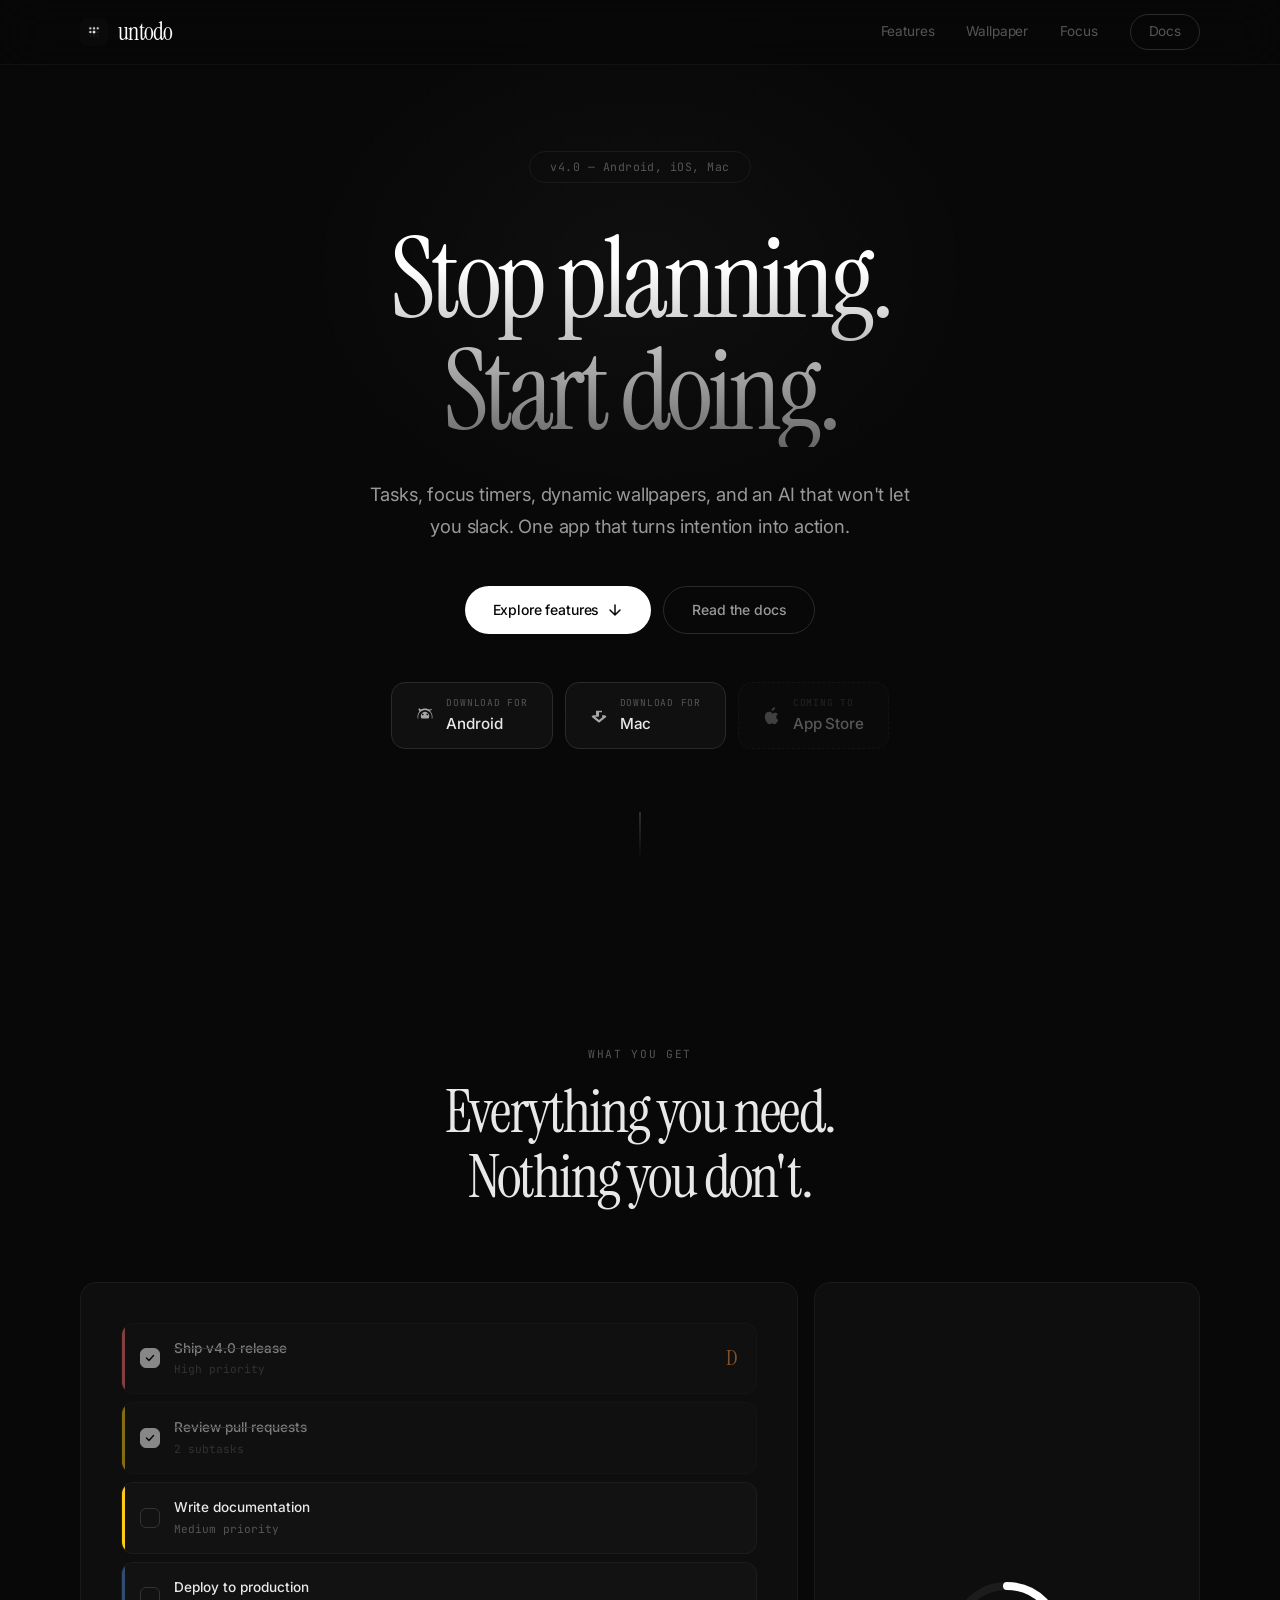
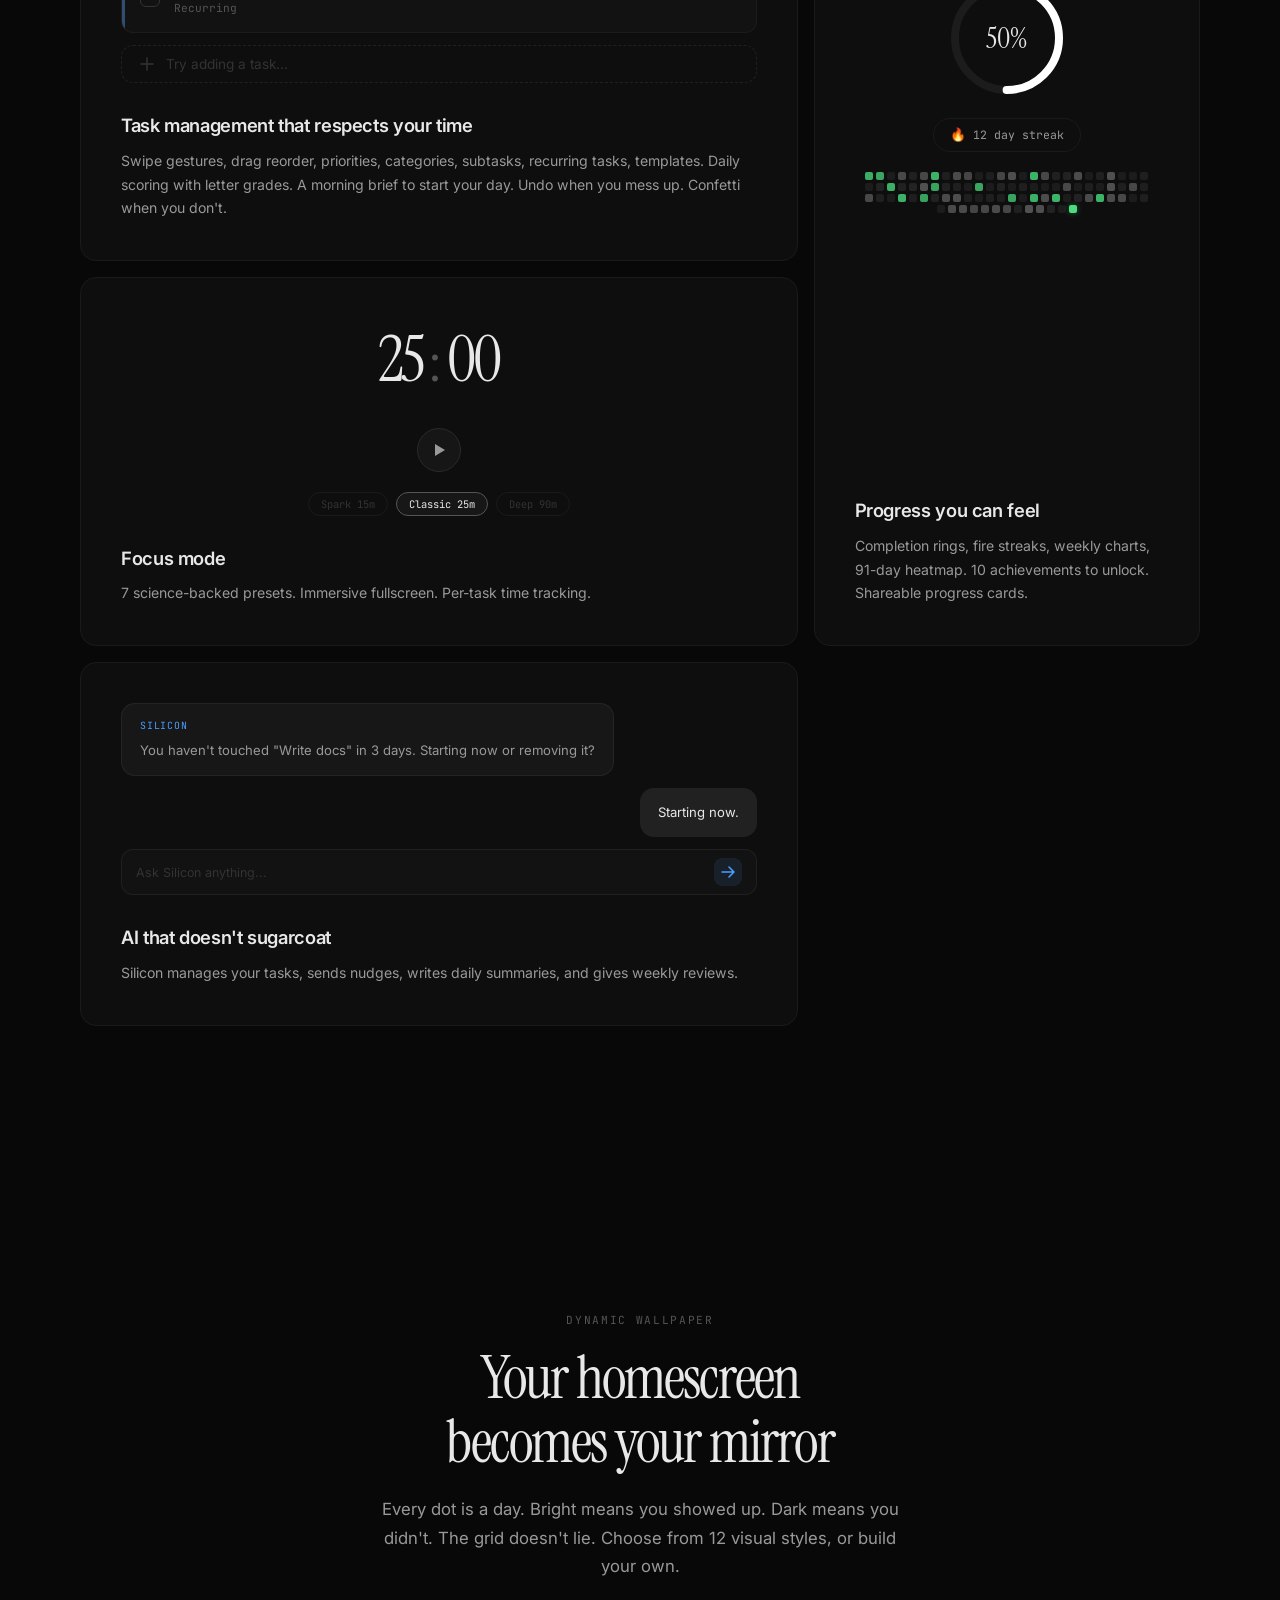
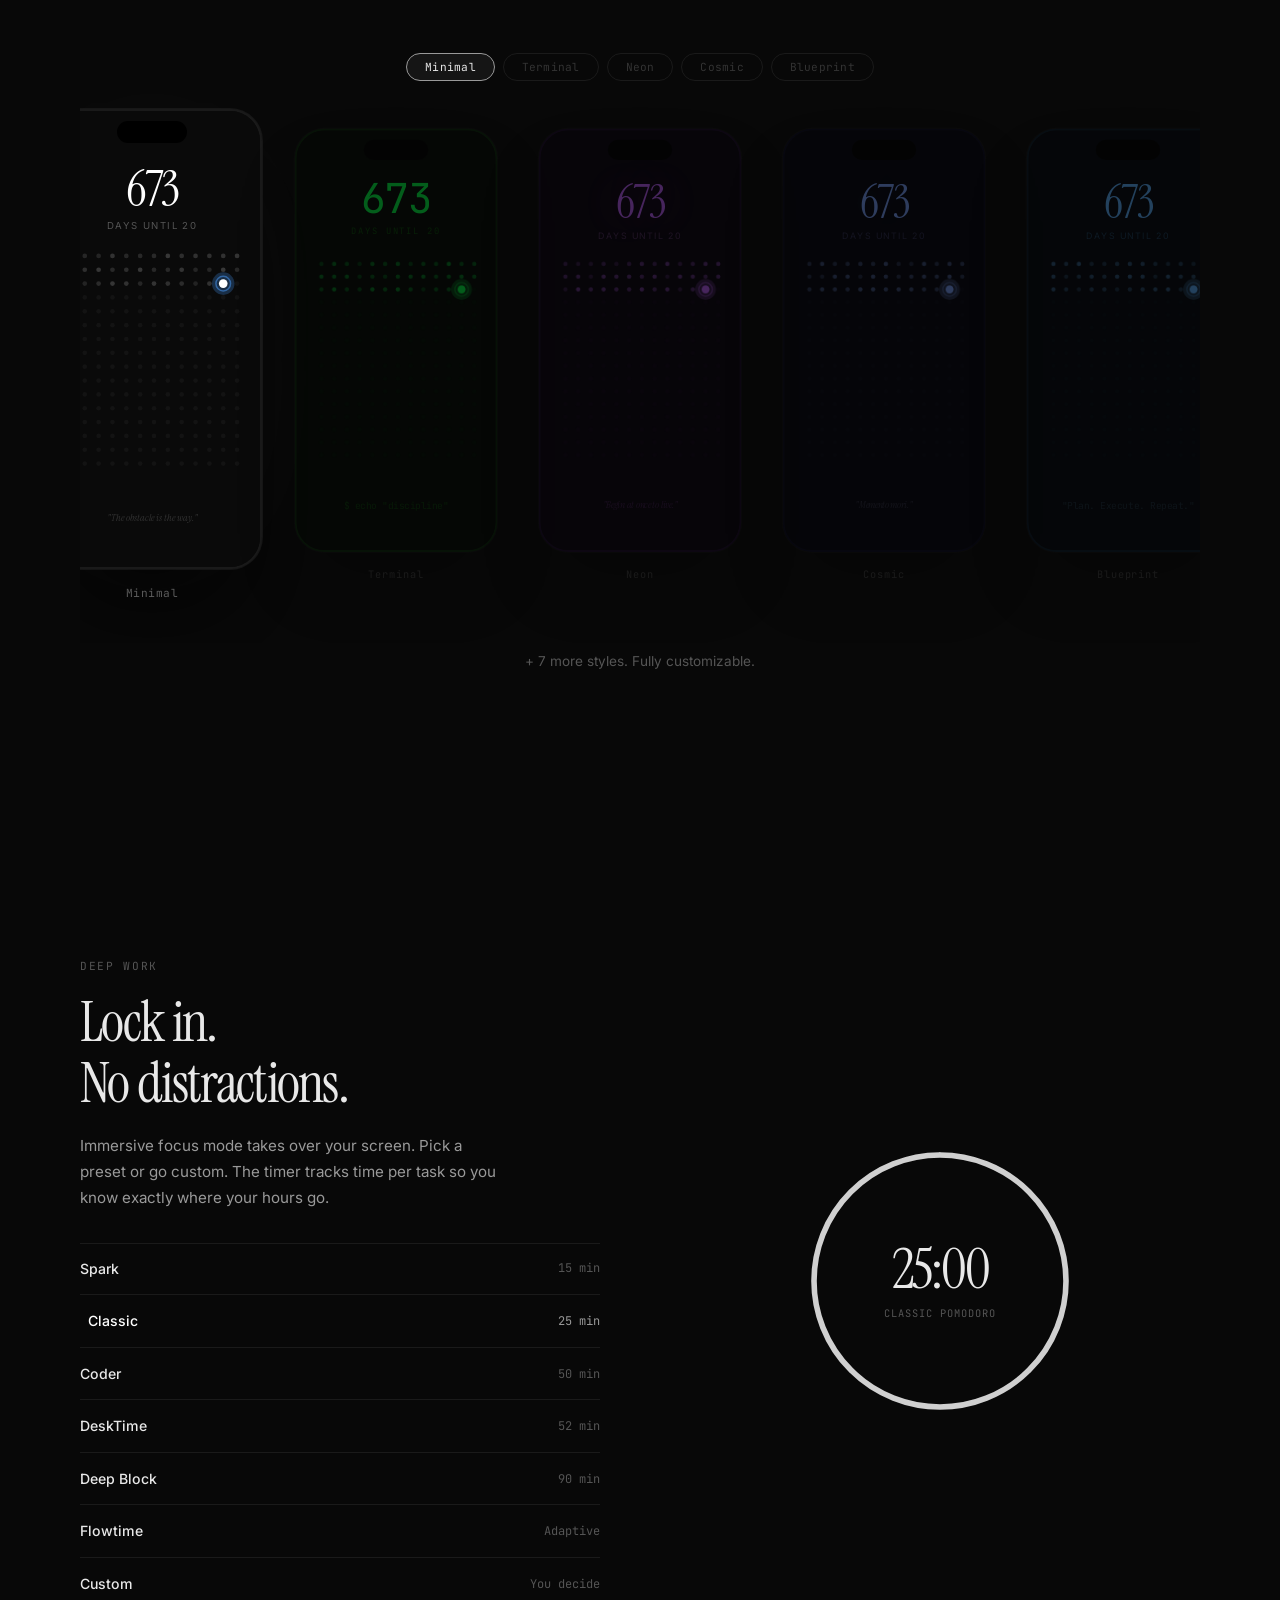
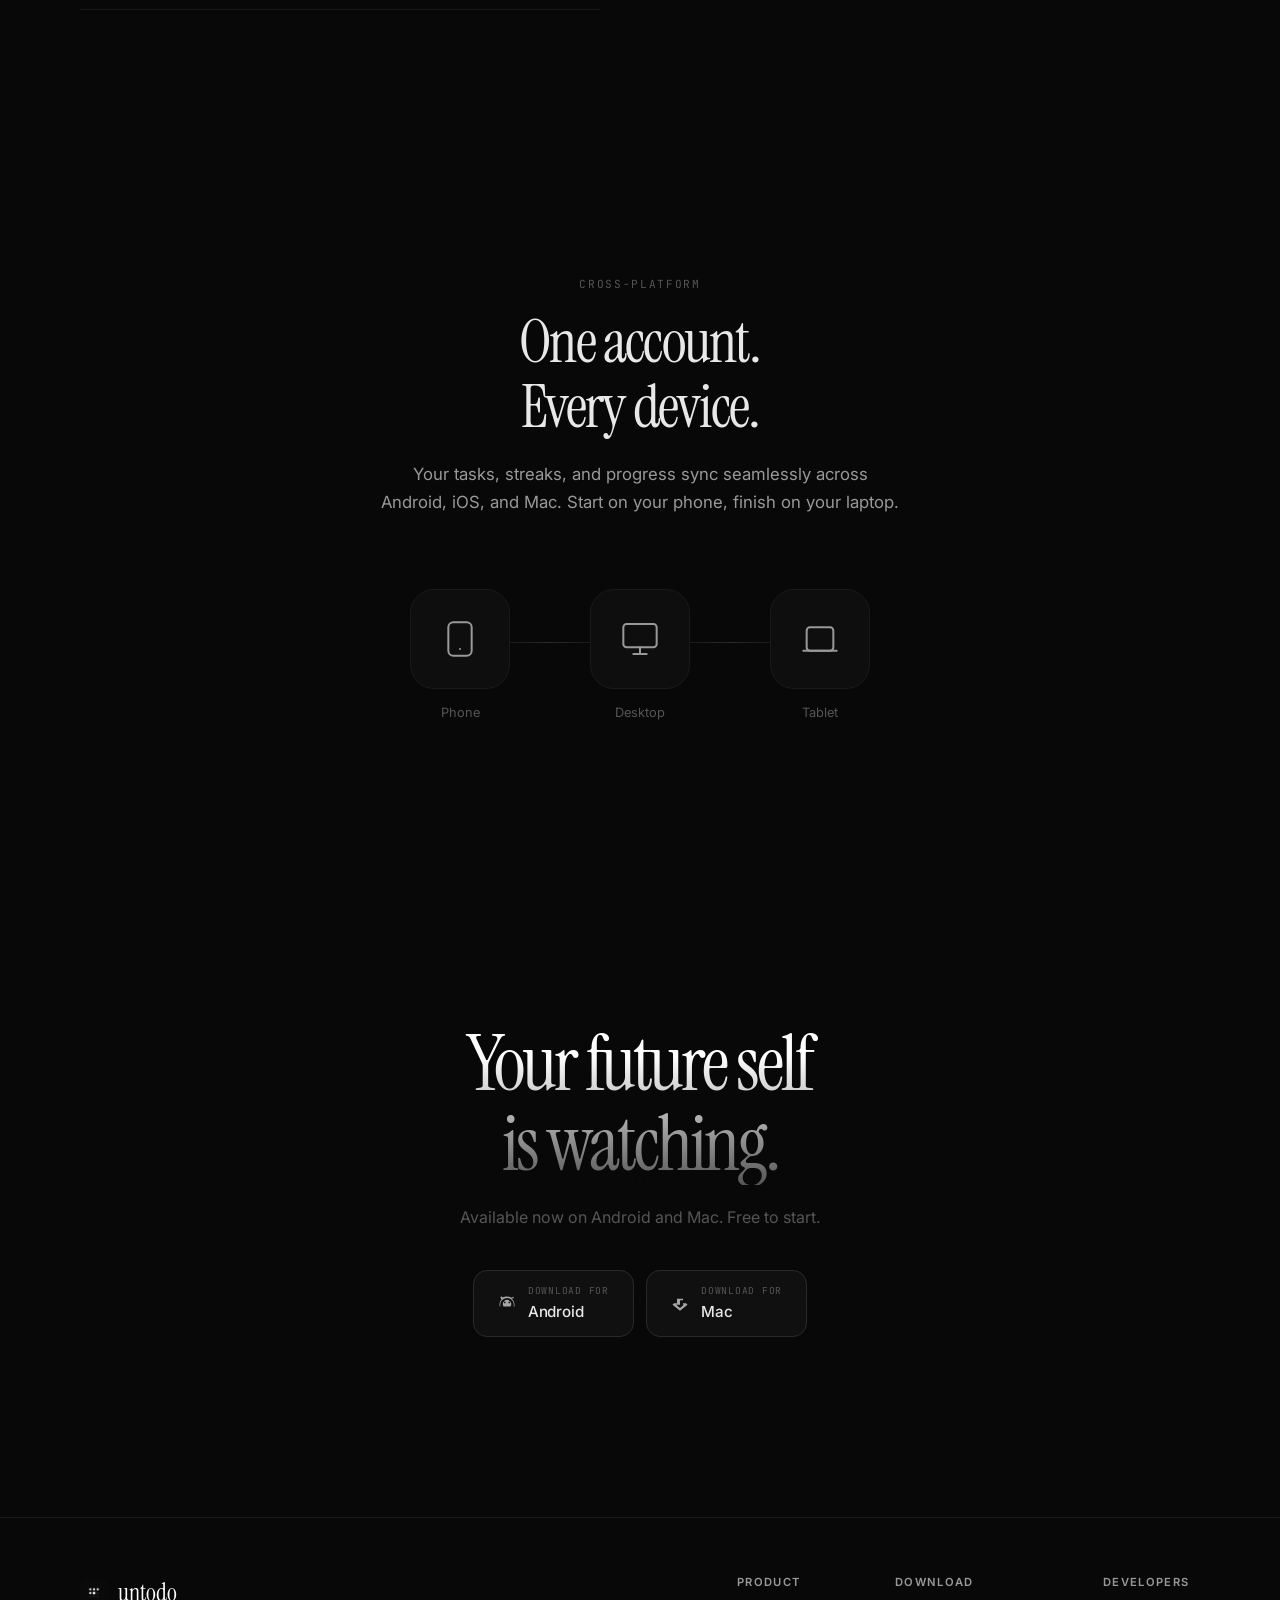
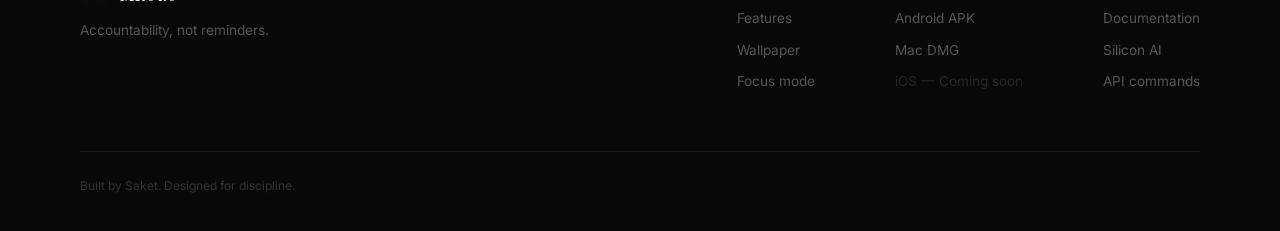
==== commit b3744662: "Add download buttons, logo, and hero-task dot grid interaction - Copy APK and DMG to downloads/ dire" ====
--- a/index.html
+++ b/index.html
@@ -9,6 +9,8 @@
   <link rel="preconnect" href="https://fonts.googleapis.com">
   <link rel="preconnect" href="https://fonts.gstatic.com" crossorigin>
   <link href="https://fonts.googleapis.com/css2?family=Inter:wght@300;400;500;600;700&family=Instrument+Serif:ital@0;1&family=JetBrains+Mono:wght@400&display=swap" rel="stylesheet">
+  <link rel="icon" type="image/png" href="logo.png">
+  <link rel="apple-touch-icon" href="logo.png">
   <link rel="stylesheet" href="style.css">
 </head>
 <body>
@@ -19,7 +21,7 @@
   <!-- Nav -->
   <nav id="nav">
     <div class="nav-inner">
-      <a href="/" class="nav-logo">untodo</a>
+      <a href="/" class="nav-logo"><img src="logo.png" alt="untodo" class="nav-logo-img">untodo</a>
       <div class="nav-links">
         <a href="#features">Features</a>
         <a href="#wallpaper">Wallpaper</a>
@@ -48,18 +50,27 @@
         </a>
         <a href="docs.html" class="btn btn-ghost">Read the docs</a>
       </div>
-      <div class="hero-platforms">
-        <div class="platform-pill">
-          <svg width="14" height="14" viewBox="0 0 24 24" fill="currentColor"><path d="M17.523 2.777l1.627 2.82a11.02 11.02 0 0 1 2.85 7.4c0 .756-.076 1.494-.222 2.205h-5.16a5.5 5.5 0 1 0-9.236 0H2.222A11.11 11.11 0 0 1 2 12.997c0-2.756 1.012-5.279 2.685-7.21L3.05 3.05l1.414-1.414 1.77 1.77A10.945 10.945 0 0 1 12 1.997c2.336 0 4.493.728 6.27 1.97l1.667-1.667 1.414 1.414-1.828 1.063zM12 3.997a9.001 9.001 0 0 0-8.778 11.205h17.556A9.001 9.001 0 0 0 12 3.997zM10 9v2H8V9h2zm6 0v2h-2V9h2z"/></svg>
-          <span>Android</span>
-        </div>
-        <div class="platform-pill">
-          <svg width="14" height="14" viewBox="0 0 24 24" fill="currentColor"><path d="M11.624 7.222c-.876 0-2.232-.996-3.636-.984-1.872.012-3.6 1.092-4.56 2.772-1.944 3.372-.504 8.364 1.392 11.1.924 1.344 2.028 2.844 3.48 2.784 1.392-.06 1.92-.9 3.612-.9 1.68 0 2.16.9 3.636.876 1.5-.024 2.448-1.368 3.372-2.712.948-1.38 1.344-2.736 1.368-2.808-.036-.012-2.616-1.008-2.64-3.996-.024-2.496 2.04-3.696 2.136-3.756-1.164-1.716-2.976-1.908-3.624-1.956-1.848-.156-3.6 1.068-4.536 1.068zm3.12-3.516c.768-.936 1.284-2.232 1.14-3.528-1.104.048-2.436.744-3.228 1.668-.708.828-1.332 2.16-1.164 3.432 1.236.096 2.496-.624 3.252-1.572z"/></svg>
-          <span>iOS</span>
-        </div>
-        <div class="platform-pill">
-          <svg width="14" height="14" viewBox="0 0 24 24" fill="currentColor"><path d="M11.624 7.222c-.876 0-2.232-.996-3.636-.984-1.872.012-3.6 1.092-4.56 2.772-1.944 3.372-.504 8.364 1.392 11.1.924 1.344 2.028 2.844 3.48 2.784 1.392-.06 1.92-.9 3.612-.9 1.68 0 2.16.9 3.636.876 1.5-.024 2.448-1.368 3.372-2.712.948-1.38 1.344-2.736 1.368-2.808-.036-.012-2.616-1.008-2.64-3.996-.024-2.496 2.04-3.696 2.136-3.756-1.164-1.716-2.976-1.908-3.624-1.956-1.848-.156-3.6 1.068-4.536 1.068zm3.12-3.516c.768-.936 1.284-2.232 1.14-3.528-1.104.048-2.436.744-3.228 1.668-.708.828-1.332 2.16-1.164 3.432 1.236.096 2.496-.624 3.252-1.572z"/></svg>
-          <span>Mac</span>
+      <div class="hero-downloads">
+        <a href="downloads/untodo.apk" class="dl-btn dl-android" download>
+          <svg width="18" height="18" viewBox="0 0 24 24" fill="currentColor"><path d="M17.523 2.777l1.627 2.82a11.02 11.02 0 0 1 2.85 7.4c0 .756-.076 1.494-.222 2.205h-5.16a5.5 5.5 0 1 0-9.236 0H2.222A11.11 11.11 0 0 1 2 12.997c0-2.756 1.012-5.279 2.685-7.21L3.05 3.05l1.414-1.414 1.77 1.77A10.945 10.945 0 0 1 12 1.997c2.336 0 4.493.728 6.27 1.97l1.667-1.667 1.414 1.414-1.828 1.063zM12 3.997a9.001 9.001 0 0 0-8.778 11.205h17.556A9.001 9.001 0 0 0 12 3.997zM10 9v2H8V9h2zm6 0v2h-2V9h2z"/></svg>
+          <div class="dl-text">
+            <span class="dl-label">Download for</span>
+            <span class="dl-platform">Android</span>
+          </div>
+        </a>
+        <a href="downloads/untodo.dmg" class="dl-btn dl-mac" download>
+          <svg width="18" height="18" viewBox="0 0 24 24" fill="currentColor"><path d="M2 13l2-2h4V5h8v6h4l2 2-10 8L2 13zm4.828 0L12 17.172 17.172 13H16V7h-4v6H8l-1.172 0z"/></svg>
+          <div class="dl-text">
+            <span class="dl-label">Download for</span>
+            <span class="dl-platform">Mac</span>
+          </div>
+        </a>
+        <div class="dl-btn dl-ios dl-coming-soon">
+          <svg width="18" height="18" viewBox="0 0 24 24" fill="currentColor"><path d="M11.624 7.222c-.876 0-2.232-.996-3.636-.984-1.872.012-3.6 1.092-4.56 2.772-1.944 3.372-.504 8.364 1.392 11.1.924 1.344 2.028 2.844 3.48 2.784 1.392-.06 1.92-.9 3.612-.9 1.68 0 2.16.9 3.636.876 1.5-.024 2.448-1.368 3.372-2.712.948-1.38 1.344-2.736 1.368-2.808-.036-.012-2.616-1.008-2.64-3.996-.024-2.496 2.04-3.696 2.136-3.756-1.164-1.716-2.976-1.908-3.624-1.956-1.848-.156-3.6 1.068-4.536 1.068zm3.12-3.516c.768-.936 1.284-2.232 1.14-3.528-1.104.048-2.436.744-3.228 1.668-.708.828-1.332 2.16-1.164 3.432 1.236.096 2.496-.624 3.252-1.572z"/></svg>
+          <div class="dl-text">
+            <span class="dl-label">Coming to</span>
+            <span class="dl-platform">App Store</span>
+          </div>
         </div>
       </div>
     </div>
@@ -408,11 +419,21 @@
       <canvas id="cta-dots"></canvas>
       <div class="cta-content" data-reveal>
         <h2>Your future self<br>is watching.</h2>
-        <p>Available now on Android, iOS, and Mac. Free to start.</p>
-        <div class="cta-buttons">
-          <a href="docs.html" class="btn btn-primary btn-lg">
-            <span>Get started</span>
-            <svg width="16" height="16" viewBox="0 0 16 16" fill="none"><path d="M3 8h10M9 4l4 4-4 4" stroke="currentColor" stroke-width="1.5" stroke-linecap="round" stroke-linejoin="round"/></svg>
+        <p>Available now on Android and Mac. Free to start.</p>
+        <div class="cta-downloads">
+          <a href="downloads/untodo.apk" class="dl-btn dl-android" download>
+            <svg width="18" height="18" viewBox="0 0 24 24" fill="currentColor"><path d="M17.523 2.777l1.627 2.82a11.02 11.02 0 0 1 2.85 7.4c0 .756-.076 1.494-.222 2.205h-5.16a5.5 5.5 0 1 0-9.236 0H2.222A11.11 11.11 0 0 1 2 12.997c0-2.756 1.012-5.279 2.685-7.21L3.05 3.05l1.414-1.414 1.77 1.77A10.945 10.945 0 0 1 12 1.997c2.336 0 4.493.728 6.27 1.97l1.667-1.667 1.414 1.414-1.828 1.063zM12 3.997a9.001 9.001 0 0 0-8.778 11.205h17.556A9.001 9.001 0 0 0 12 3.997zM10 9v2H8V9h2zm6 0v2h-2V9h2z"/></svg>
+            <div class="dl-text">
+              <span class="dl-label">Download for</span>
+              <span class="dl-platform">Android</span>
+            </div>
+          </a>
+          <a href="downloads/untodo.dmg" class="dl-btn dl-mac" download>
+            <svg width="18" height="18" viewBox="0 0 24 24" fill="currentColor"><path d="M2 13l2-2h4V5h8v6h4l2 2-10 8L2 13zm4.828 0L12 17.172 17.172 13H16V7h-4v6H8l-1.172 0z"/></svg>
+            <div class="dl-text">
+              <span class="dl-label">Download for</span>
+              <span class="dl-platform">Mac</span>
+            </div>
           </a>
         </div>
       </div>
@@ -424,7 +445,7 @@
     <div class="container">
       <div class="footer-inner">
         <div class="footer-brand">
-          <span class="footer-logo">untodo</span>
+          <span class="footer-logo"><img src="logo.png" alt="untodo" class="footer-logo-img">untodo</span>
           <p>Accountability, not reminders.</p>
         </div>
         <div class="footer-links">
@@ -435,6 +456,12 @@
             <a href="#focus">Focus mode</a>
           </div>
           <div class="footer-col">
+            <h4>Download</h4>
+            <a href="downloads/untodo.apk" download>Android APK</a>
+            <a href="downloads/untodo.dmg" download>Mac DMG</a>
+            <a class="footer-coming-soon">iOS &mdash; Coming soon</a>
+          </div>
+          <div class="footer-col">
             <h4>Developers</h4>
             <a href="docs.html">Documentation</a>
             <a href="docs.html#silicon">Silicon AI</a>
--- a/style.css
+++ b/style.css
@@ -105,6 +105,15 @@
   color: var(--accent);
   text-decoration: none;
   letter-spacing: -0.03em;
+  display: flex;
+  align-items: center;
+  gap: 10px;
+}
+
+.nav-logo-img {
+  width: 28px;
+  height: 28px;
+  border-radius: 7px;
 }
 
 .nav-links {
@@ -248,23 +257,86 @@
   margin-bottom: 48px;
 }
 
-.hero-platforms {
+.hero-downloads,
+.cta-downloads {
   display: flex;
   gap: 12px;
   justify-content: center;
   flex-wrap: wrap;
 }
 
-.platform-pill {
-  display: inline-flex;
-  align-items: center;
-  gap: 6px;
-  font-size: 0.75rem;
+.dl-btn {
+  display: flex;
+  align-items: center;
+  gap: 12px;
+  padding: 12px 24px;
+  border: 1px solid var(--border-hover);
+  border-radius: 14px;
+  background: rgba(255, 255, 255, 0.03);
+  color: var(--text);
+  text-decoration: none;
+  transition: all 0.3s cubic-bezier(0.4, 0, 0.2, 1);
+  cursor: pointer;
+}
+
+.dl-btn:hover {
+  border-color: rgba(255, 255, 255, 0.2);
+  background: rgba(255, 255, 255, 0.06);
+  transform: translateY(-2px);
+  box-shadow: 0 8px 32px rgba(0, 0, 0, 0.3);
+}
+
+.dl-btn:active {
+  transform: translateY(0);
+}
+
+.dl-btn svg {
+  flex-shrink: 0;
+  opacity: 0.7;
+  transition: opacity 0.3s ease;
+}
+
+.dl-btn:hover svg {
+  opacity: 1;
+}
+
+.dl-text {
+  display: flex;
+  flex-direction: column;
+  gap: 1px;
+  text-align: left;
+}
+
+.dl-label {
+  font-size: 0.6rem;
   color: var(--text-muted);
-  padding: 5px 14px;
-  border: 1px solid var(--border);
-  border-radius: 100px;
-  letter-spacing: 0.01em;
+  text-transform: uppercase;
+  letter-spacing: 0.08em;
+  font-family: 'JetBrains Mono', monospace;
+}
+
+.dl-platform {
+  font-size: 0.95rem;
+  font-weight: 500;
+  letter-spacing: -0.01em;
+}
+
+.dl-coming-soon {
+  opacity: 0.35;
+  cursor: default;
+  border-style: dashed;
+}
+
+.dl-coming-soon:hover {
+  transform: none;
+  box-shadow: none;
+  background: rgba(255, 255, 255, 0.03);
+  border-color: var(--border-hover);
+}
+
+.footer-coming-soon {
+  opacity: 0.4;
+  cursor: default;
 }
 
 .hero-scroll-hint {
@@ -1595,8 +1667,16 @@
   font-family: 'Instrument Serif', serif;
   font-size: 1.5rem;
   color: var(--accent);
-  display: block;
+  display: flex;
+  align-items: center;
+  gap: 10px;
   margin-bottom: 8px;
+}
+
+.footer-logo-img {
+  width: 28px;
+  height: 28px;
+  border-radius: 7px;
 }
 
 .footer-brand p {
@@ -1776,6 +1856,18 @@
     align-items: center;
   }
 
+  .hero-downloads,
+  .cta-downloads {
+    flex-direction: column;
+    align-items: center;
+  }
+
+  .dl-btn {
+    width: 100%;
+    max-width: 260px;
+    justify-content: center;
+  }
+
   .bento-card-inner {
     padding: 28px;
   }
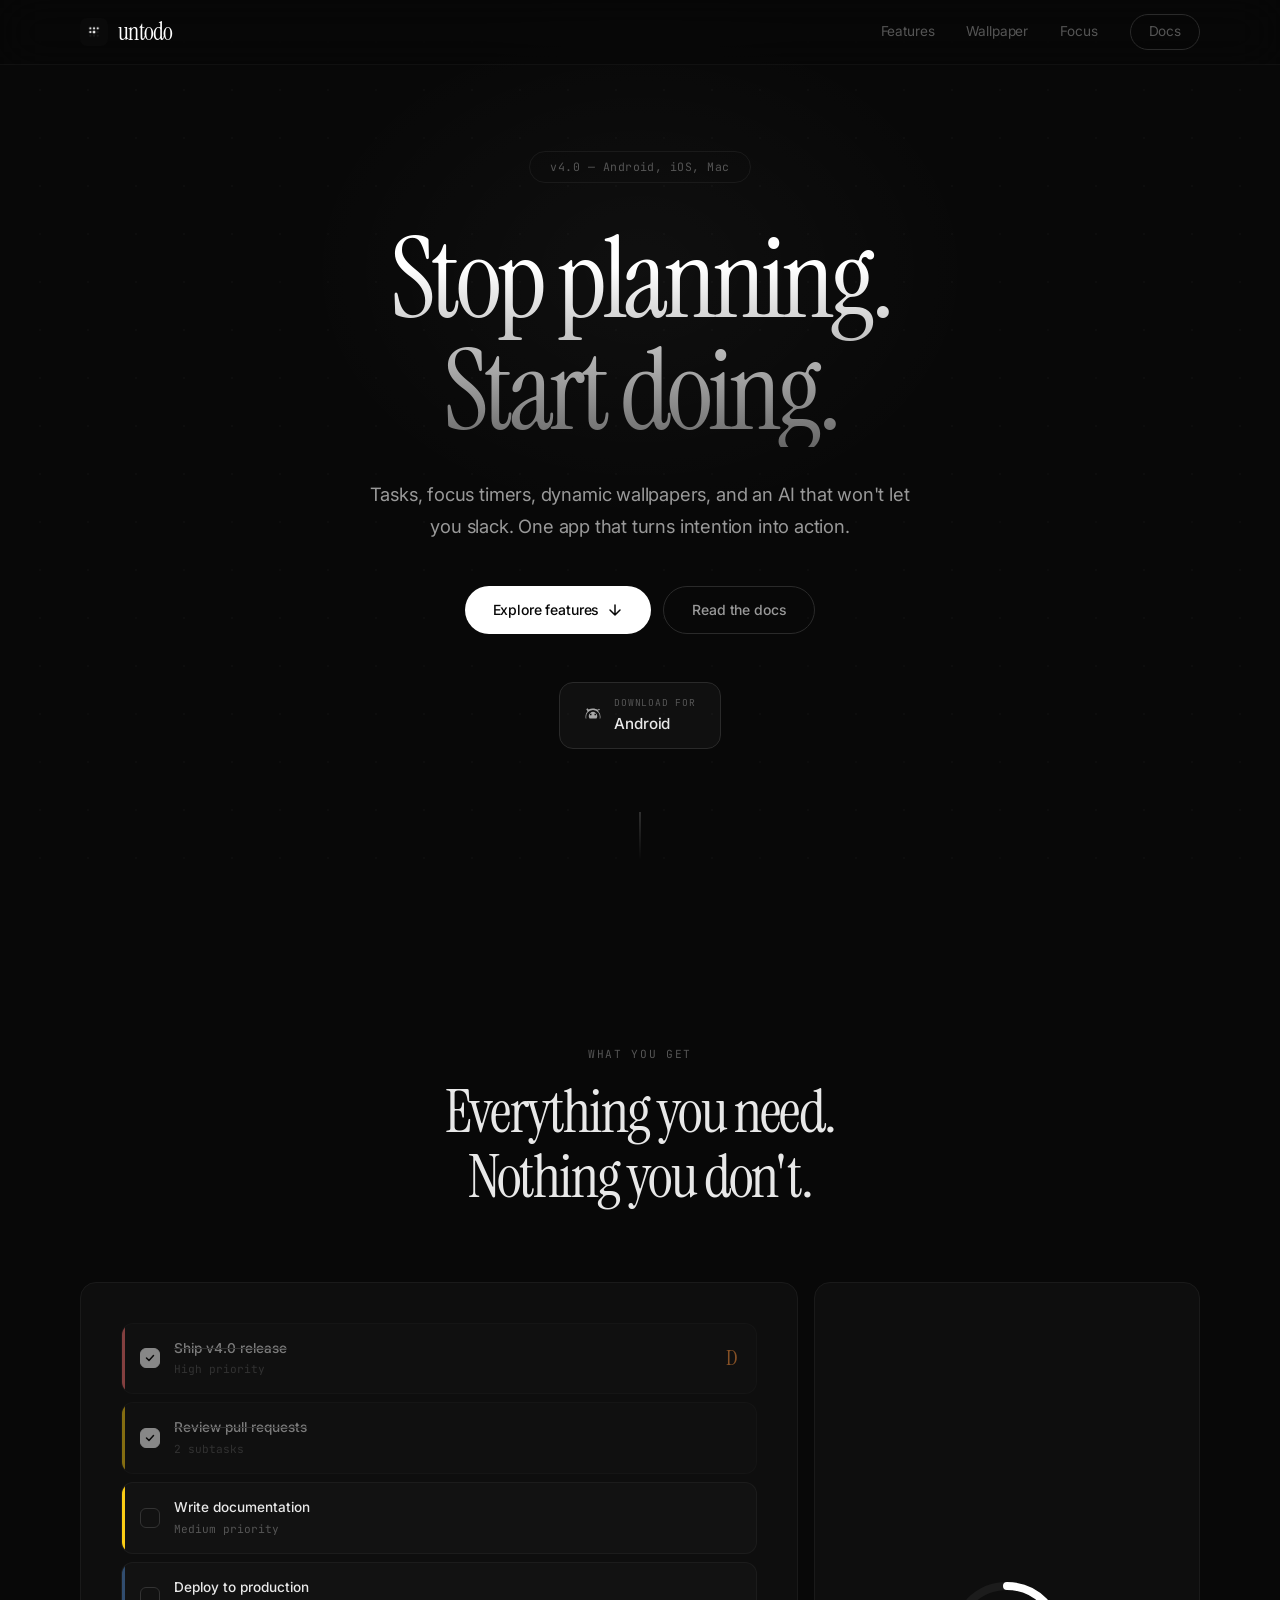
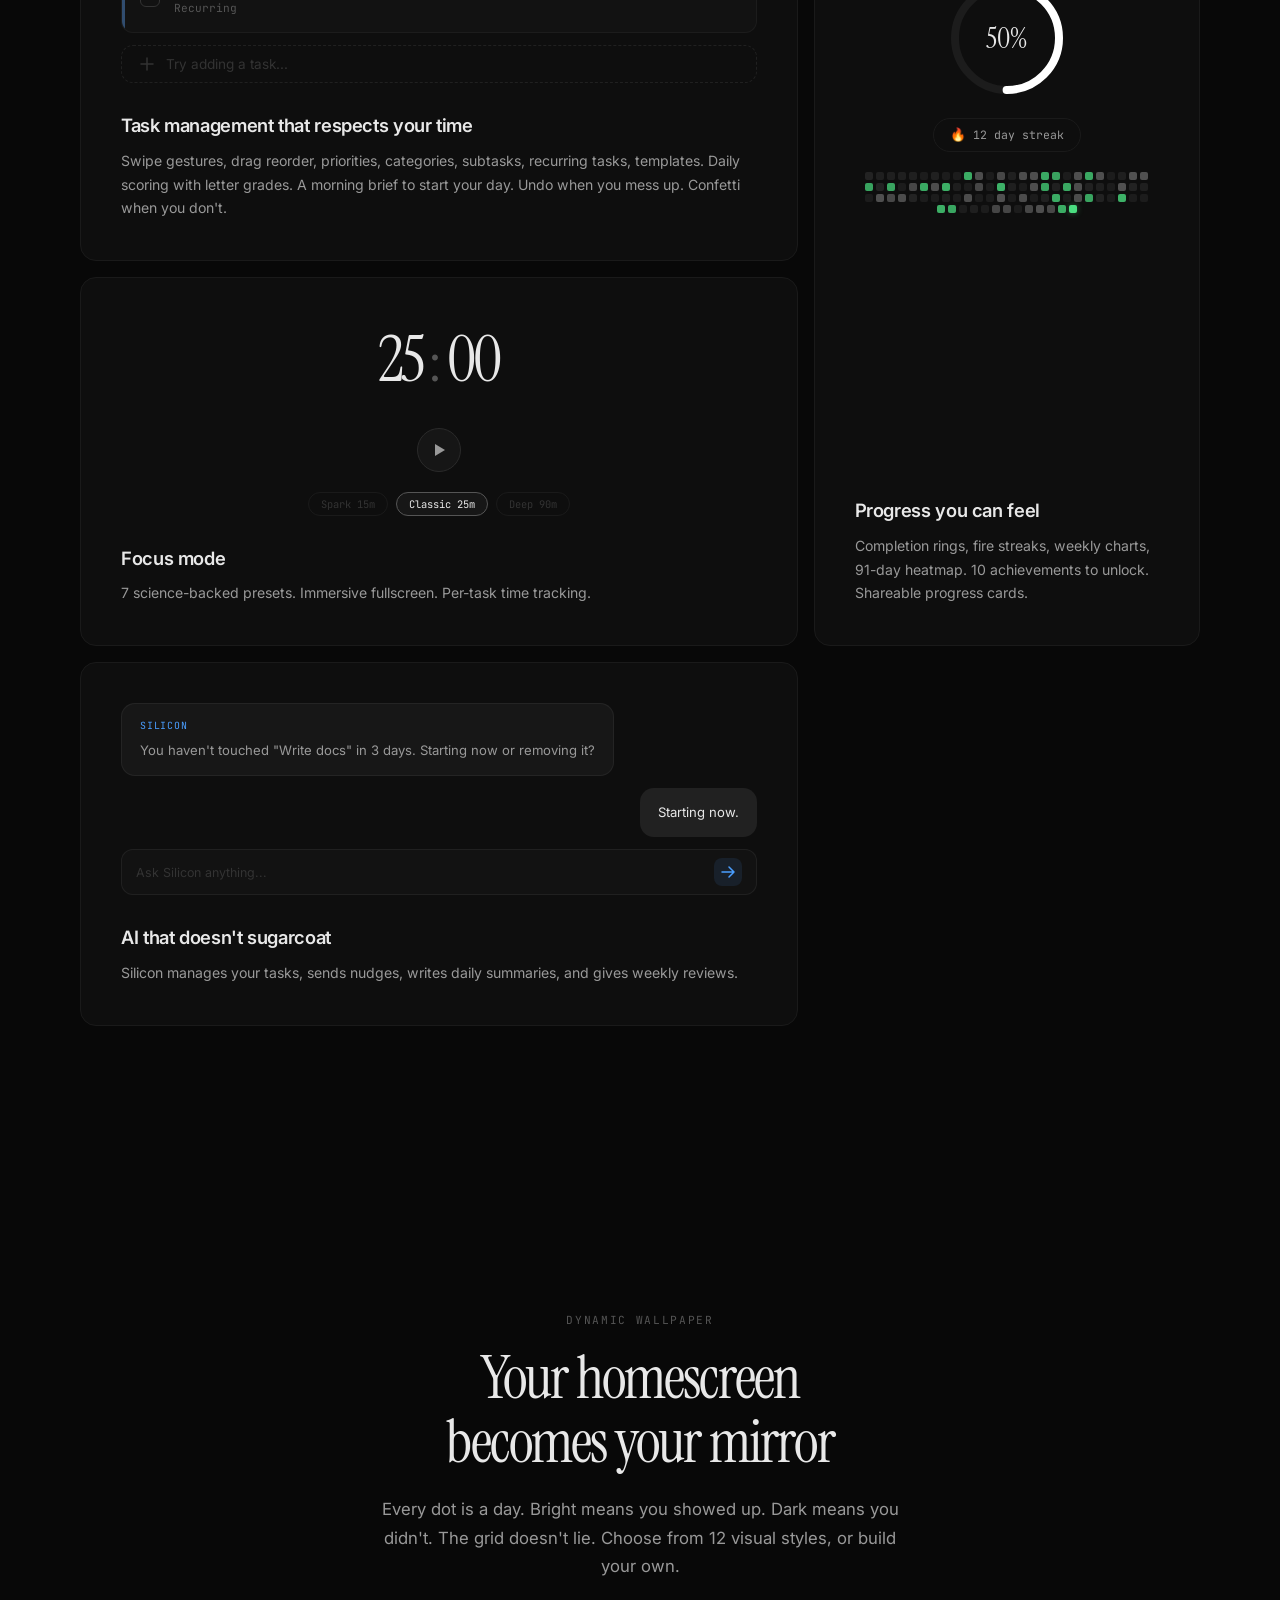
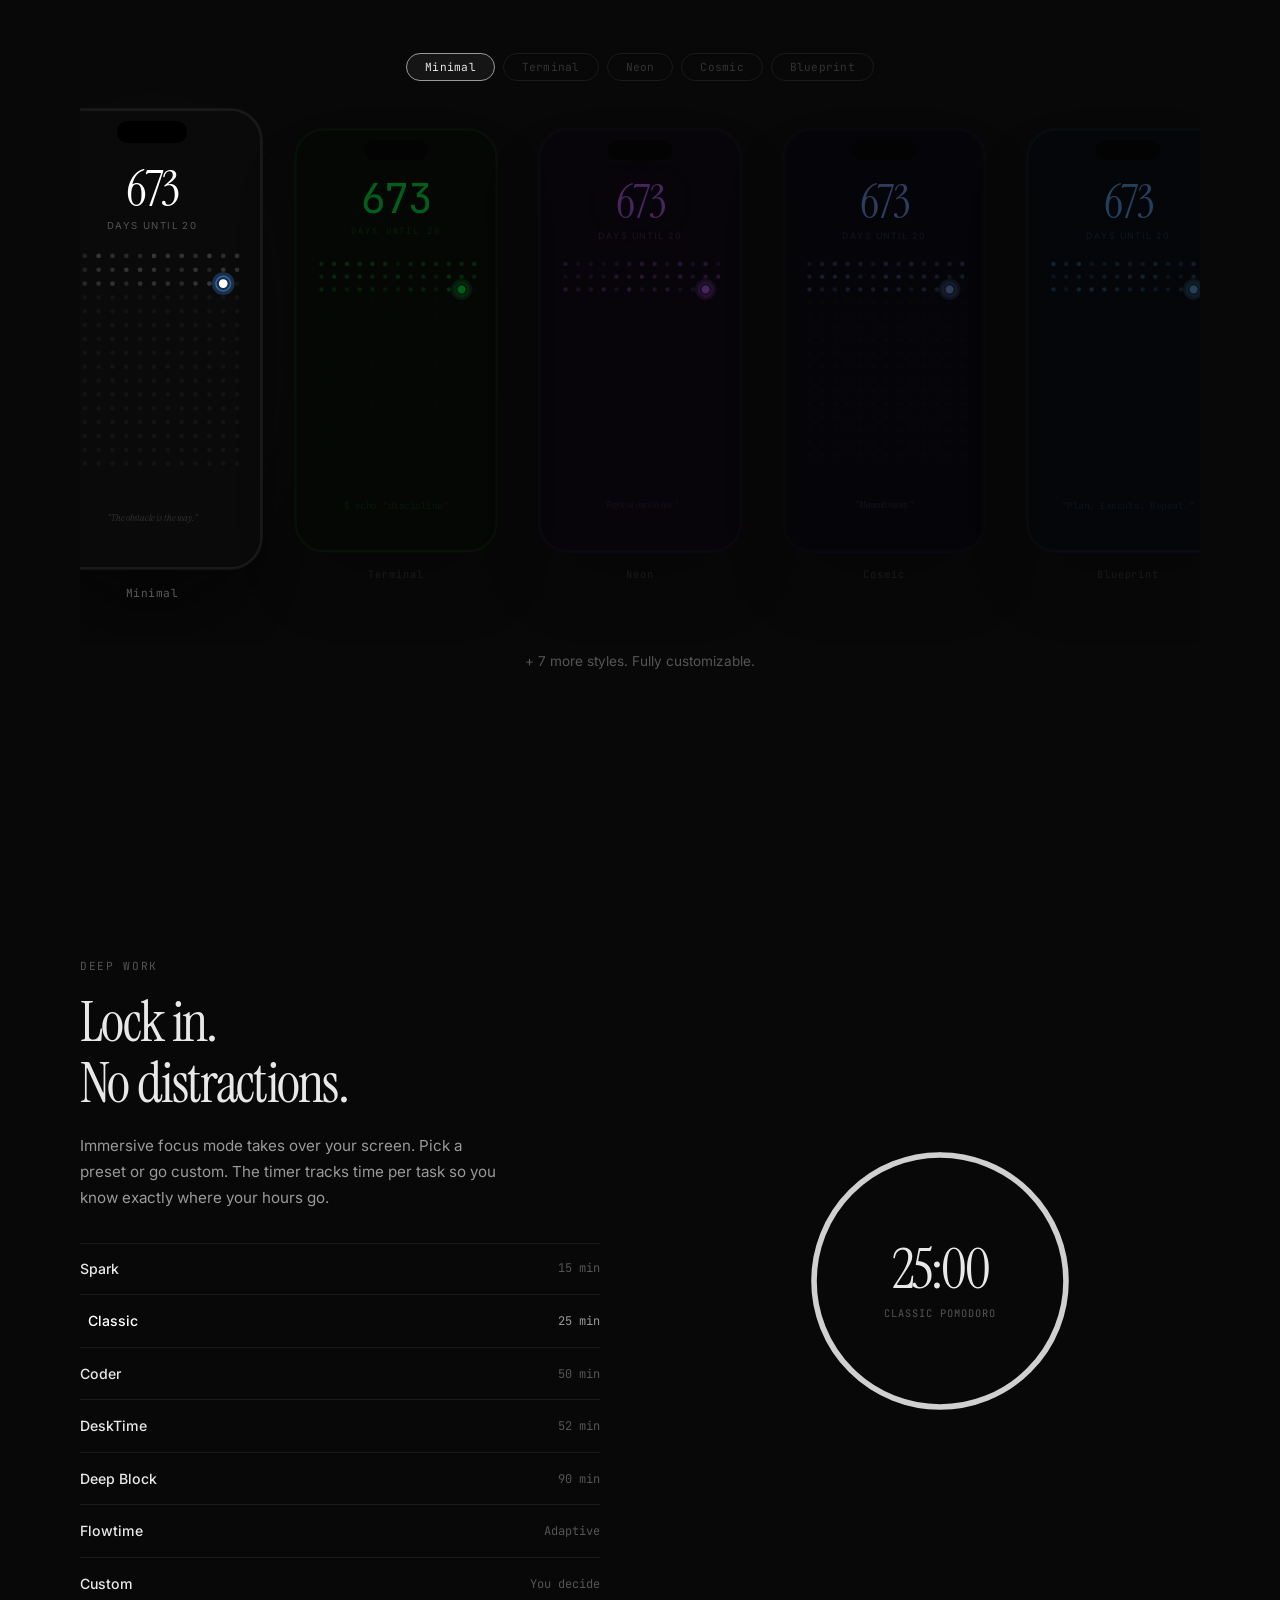
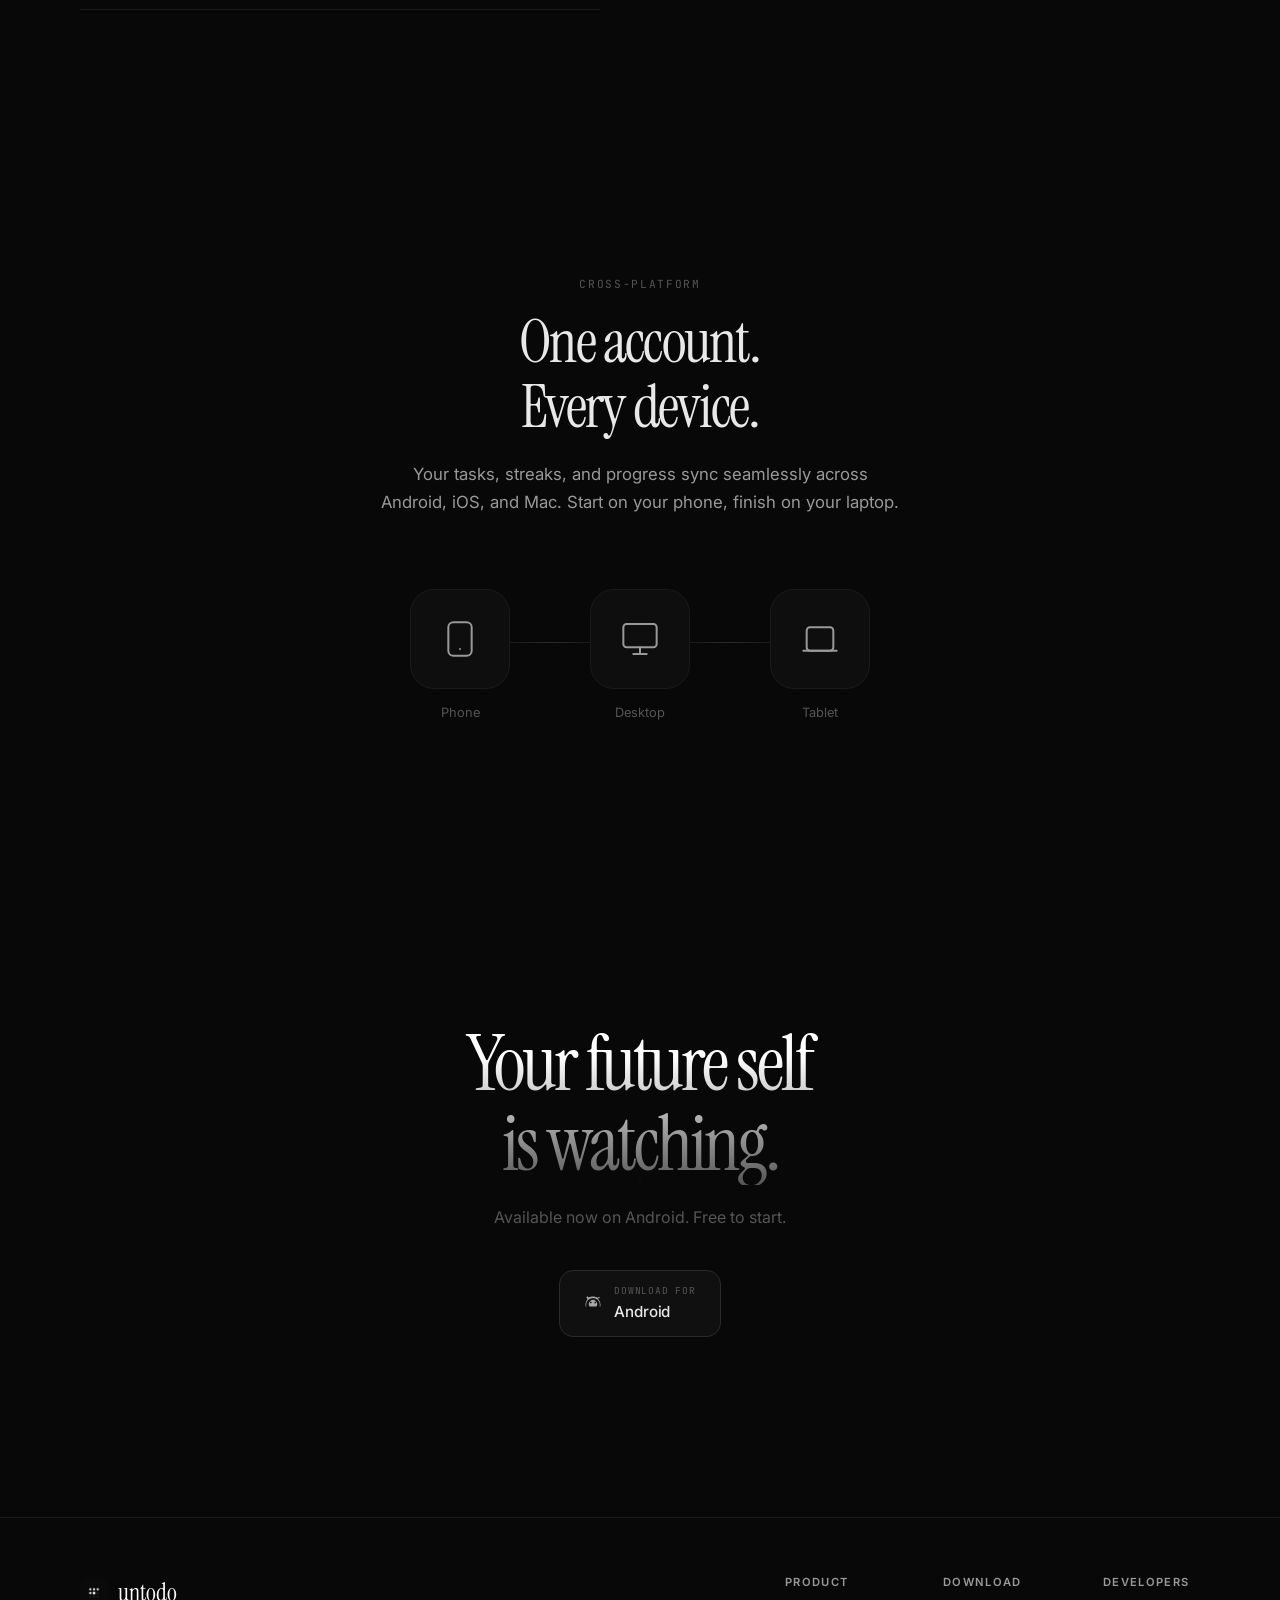
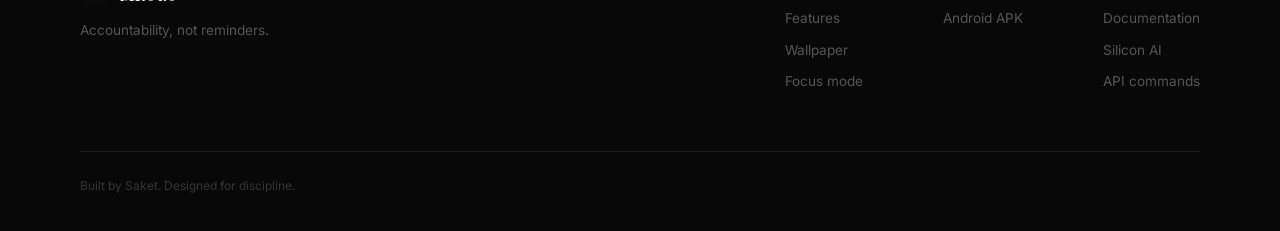
==== commit 622dd1d4: "Remove Mac and iOS download buttons - Android only for now" ====
--- a/index.html
+++ b/index.html
@@ -58,20 +58,6 @@
             <span class="dl-platform">Android</span>
           </div>
         </a>
-        <a href="downloads/untodo.dmg" class="dl-btn dl-mac" download>
-          <svg width="18" height="18" viewBox="0 0 24 24" fill="currentColor"><path d="M2 13l2-2h4V5h8v6h4l2 2-10 8L2 13zm4.828 0L12 17.172 17.172 13H16V7h-4v6H8l-1.172 0z"/></svg>
-          <div class="dl-text">
-            <span class="dl-label">Download for</span>
-            <span class="dl-platform">Mac</span>
-          </div>
-        </a>
-        <div class="dl-btn dl-ios dl-coming-soon">
-          <svg width="18" height="18" viewBox="0 0 24 24" fill="currentColor"><path d="M11.624 7.222c-.876 0-2.232-.996-3.636-.984-1.872.012-3.6 1.092-4.56 2.772-1.944 3.372-.504 8.364 1.392 11.1.924 1.344 2.028 2.844 3.48 2.784 1.392-.06 1.92-.9 3.612-.9 1.68 0 2.16.9 3.636.876 1.5-.024 2.448-1.368 3.372-2.712.948-1.38 1.344-2.736 1.368-2.808-.036-.012-2.616-1.008-2.64-3.996-.024-2.496 2.04-3.696 2.136-3.756-1.164-1.716-2.976-1.908-3.624-1.956-1.848-.156-3.6 1.068-4.536 1.068zm3.12-3.516c.768-.936 1.284-2.232 1.14-3.528-1.104.048-2.436.744-3.228 1.668-.708.828-1.332 2.16-1.164 3.432 1.236.096 2.496-.624 3.252-1.572z"/></svg>
-          <div class="dl-text">
-            <span class="dl-label">Coming to</span>
-            <span class="dl-platform">App Store</span>
-          </div>
-        </div>
       </div>
     </div>
     <div class="hero-scroll-hint">
@@ -419,7 +405,7 @@
       <canvas id="cta-dots"></canvas>
       <div class="cta-content" data-reveal>
         <h2>Your future self<br>is watching.</h2>
-        <p>Available now on Android and Mac. Free to start.</p>
+        <p>Available now on Android. Free to start.</p>
         <div class="cta-downloads">
           <a href="downloads/untodo.apk" class="dl-btn dl-android" download>
             <svg width="18" height="18" viewBox="0 0 24 24" fill="currentColor"><path d="M17.523 2.777l1.627 2.82a11.02 11.02 0 0 1 2.85 7.4c0 .756-.076 1.494-.222 2.205h-5.16a5.5 5.5 0 1 0-9.236 0H2.222A11.11 11.11 0 0 1 2 12.997c0-2.756 1.012-5.279 2.685-7.21L3.05 3.05l1.414-1.414 1.77 1.77A10.945 10.945 0 0 1 12 1.997c2.336 0 4.493.728 6.27 1.97l1.667-1.667 1.414 1.414-1.828 1.063zM12 3.997a9.001 9.001 0 0 0-8.778 11.205h17.556A9.001 9.001 0 0 0 12 3.997zM10 9v2H8V9h2zm6 0v2h-2V9h2z"/></svg>
@@ -428,13 +414,6 @@
               <span class="dl-platform">Android</span>
             </div>
           </a>
-          <a href="downloads/untodo.dmg" class="dl-btn dl-mac" download>
-            <svg width="18" height="18" viewBox="0 0 24 24" fill="currentColor"><path d="M2 13l2-2h4V5h8v6h4l2 2-10 8L2 13zm4.828 0L12 17.172 17.172 13H16V7h-4v6H8l-1.172 0z"/></svg>
-            <div class="dl-text">
-              <span class="dl-label">Download for</span>
-              <span class="dl-platform">Mac</span>
-            </div>
-          </a>
         </div>
       </div>
     </div>
@@ -458,8 +437,6 @@
           <div class="footer-col">
             <h4>Download</h4>
             <a href="downloads/untodo.apk" download>Android APK</a>
-            <a href="downloads/untodo.dmg" download>Mac DMG</a>
-            <a class="footer-coming-soon">iOS &mdash; Coming soon</a>
           </div>
           <div class="footer-col">
             <h4>Developers</h4>
